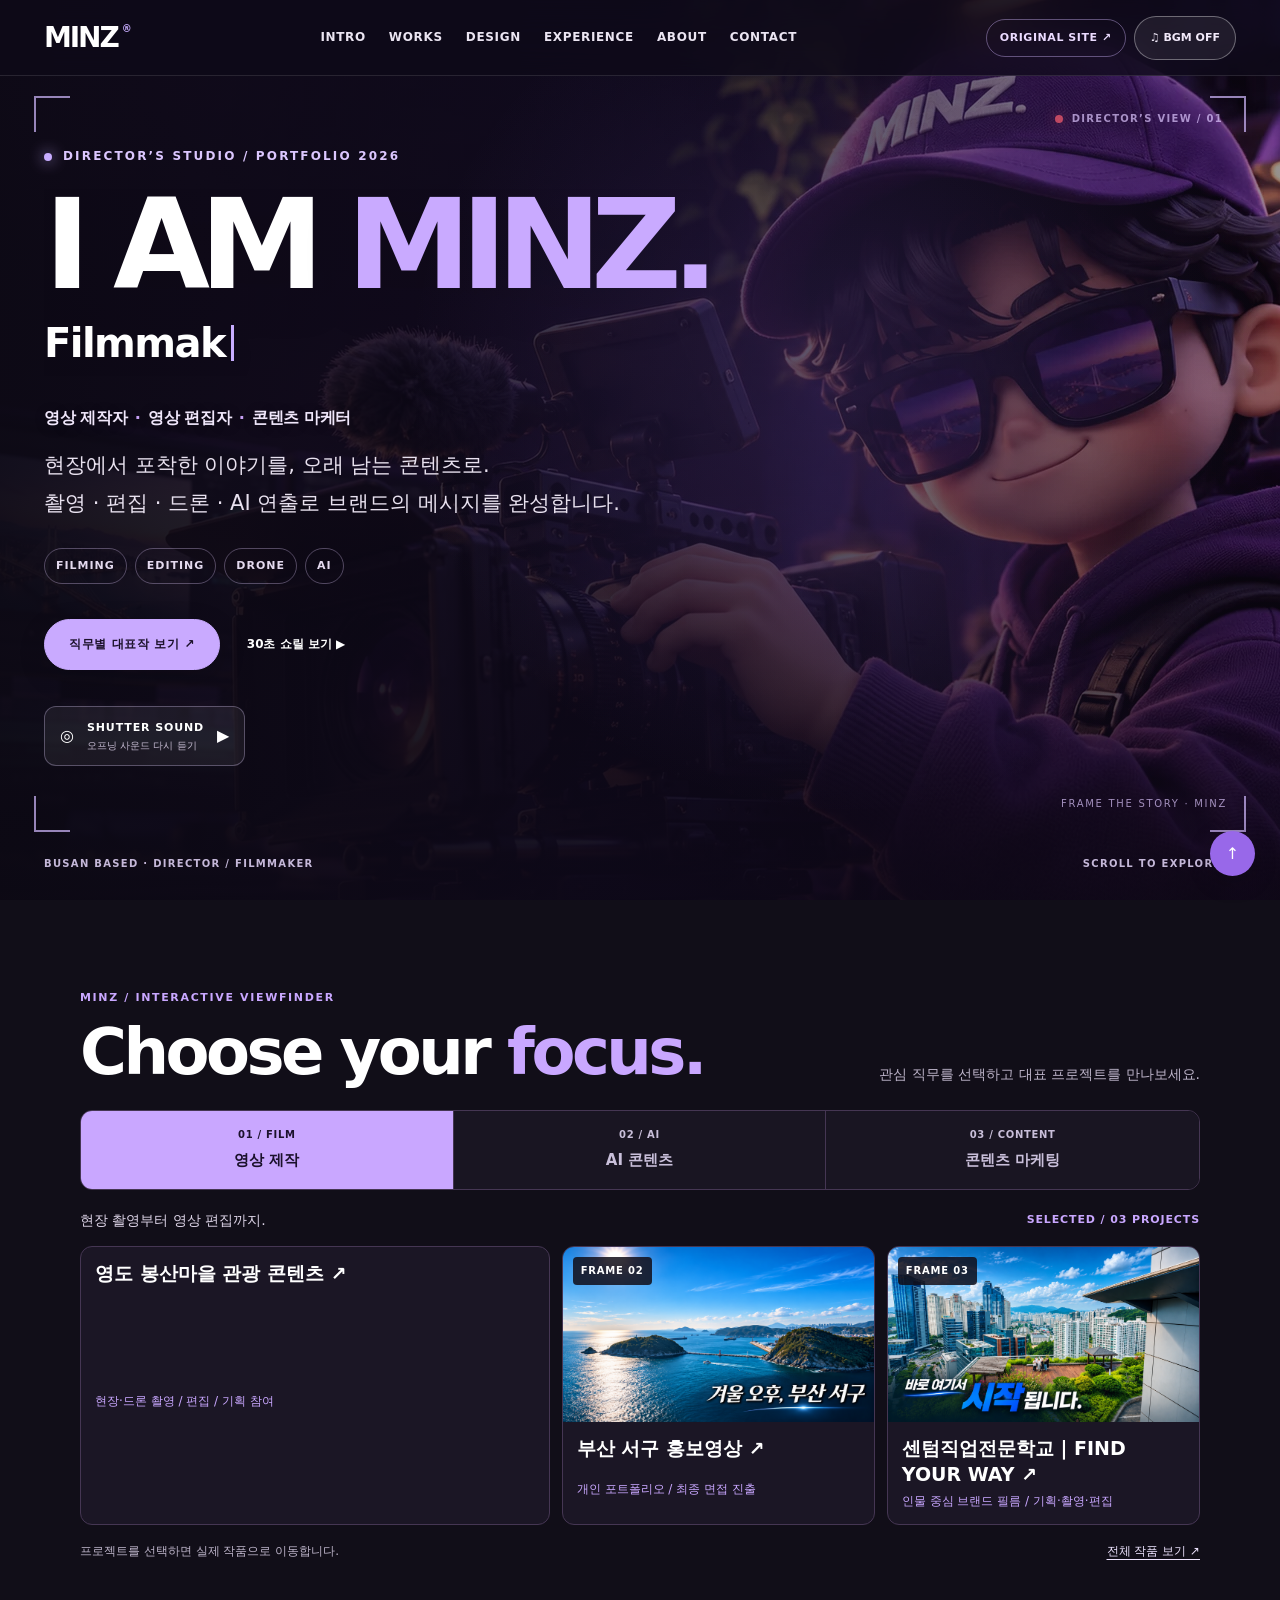
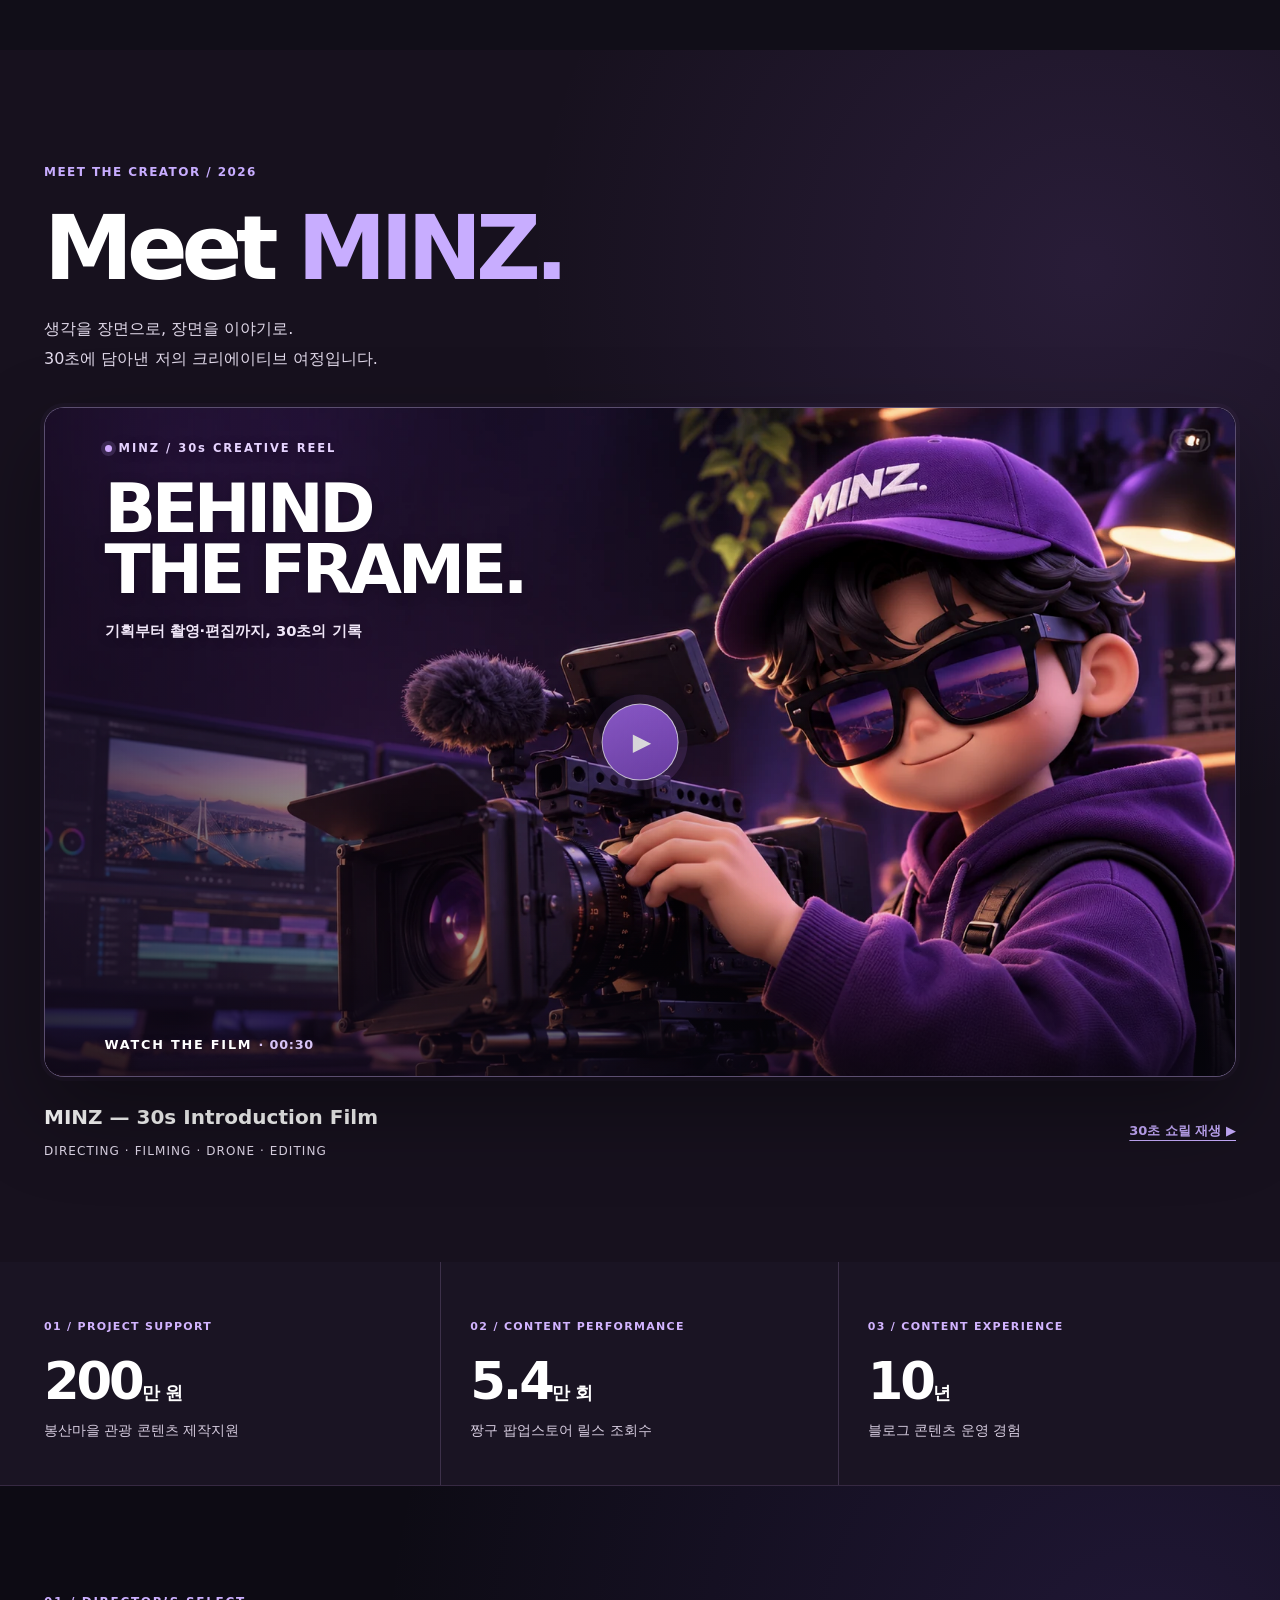
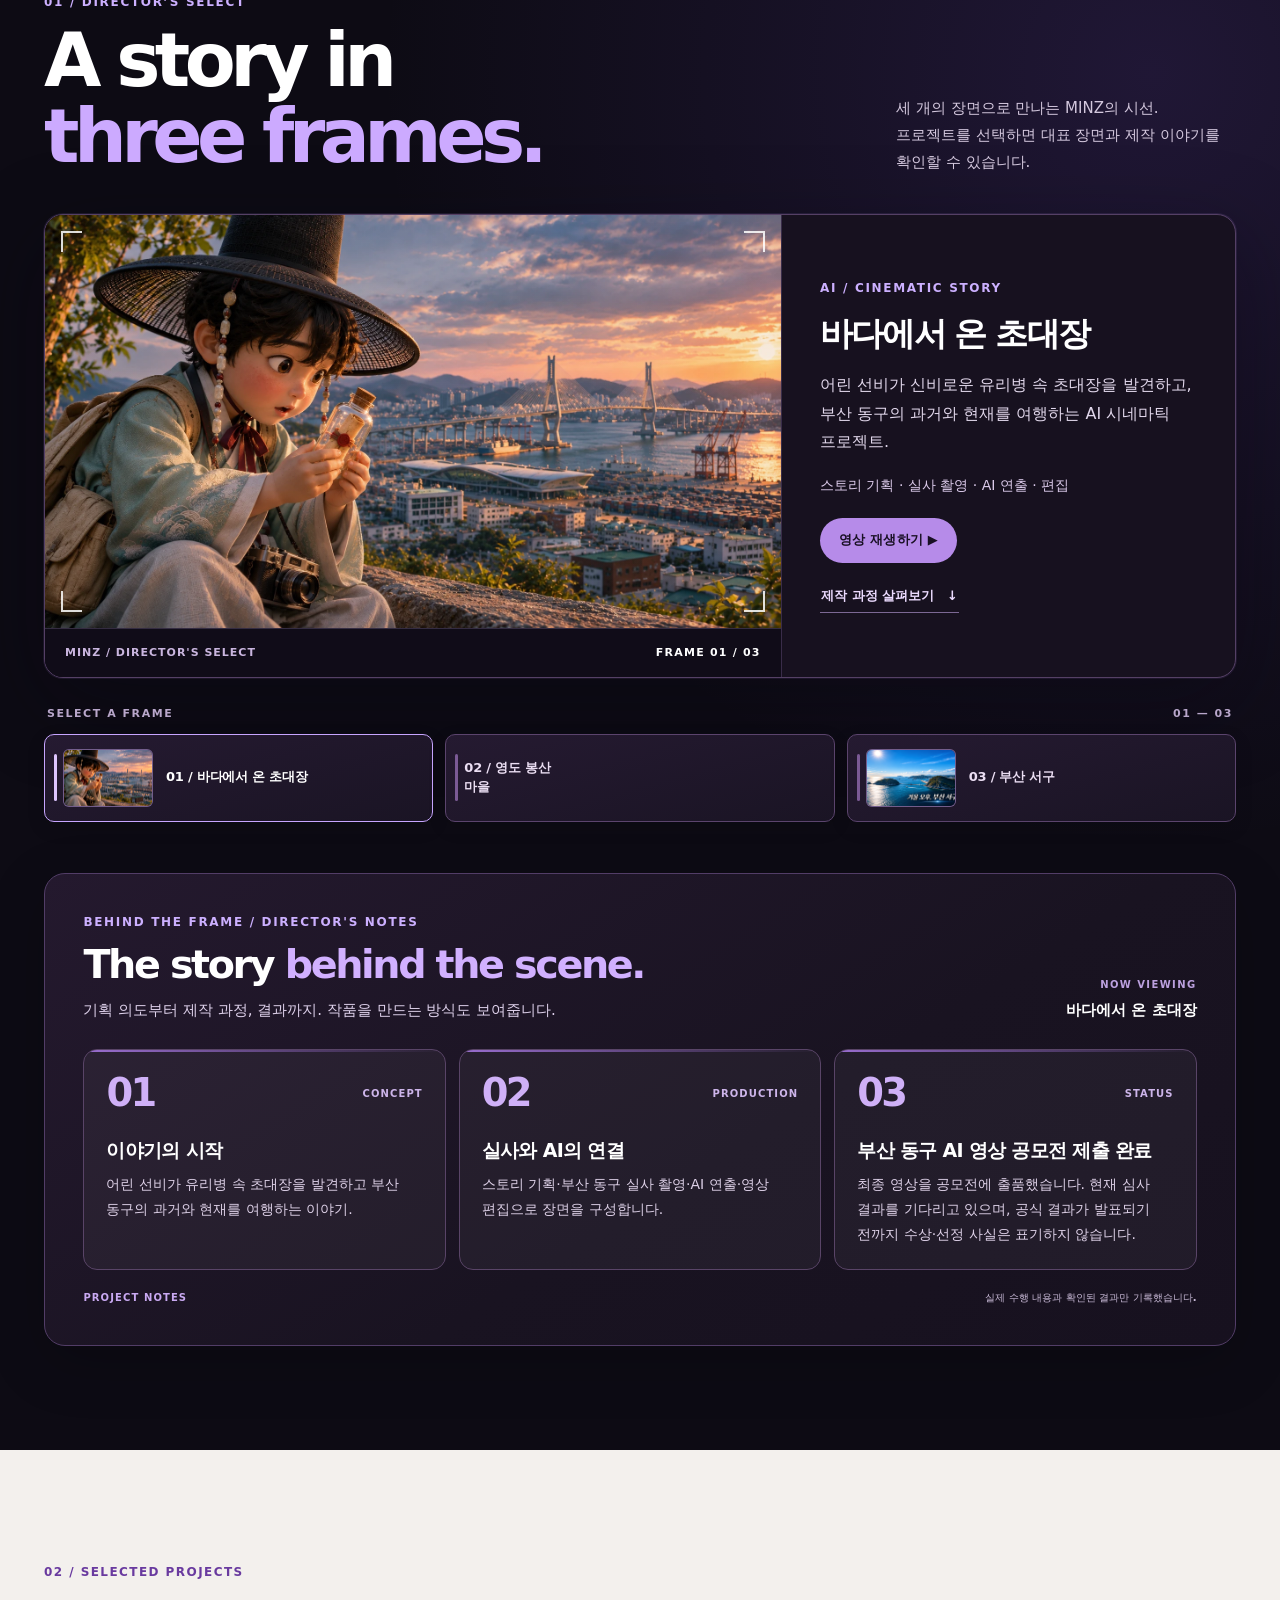
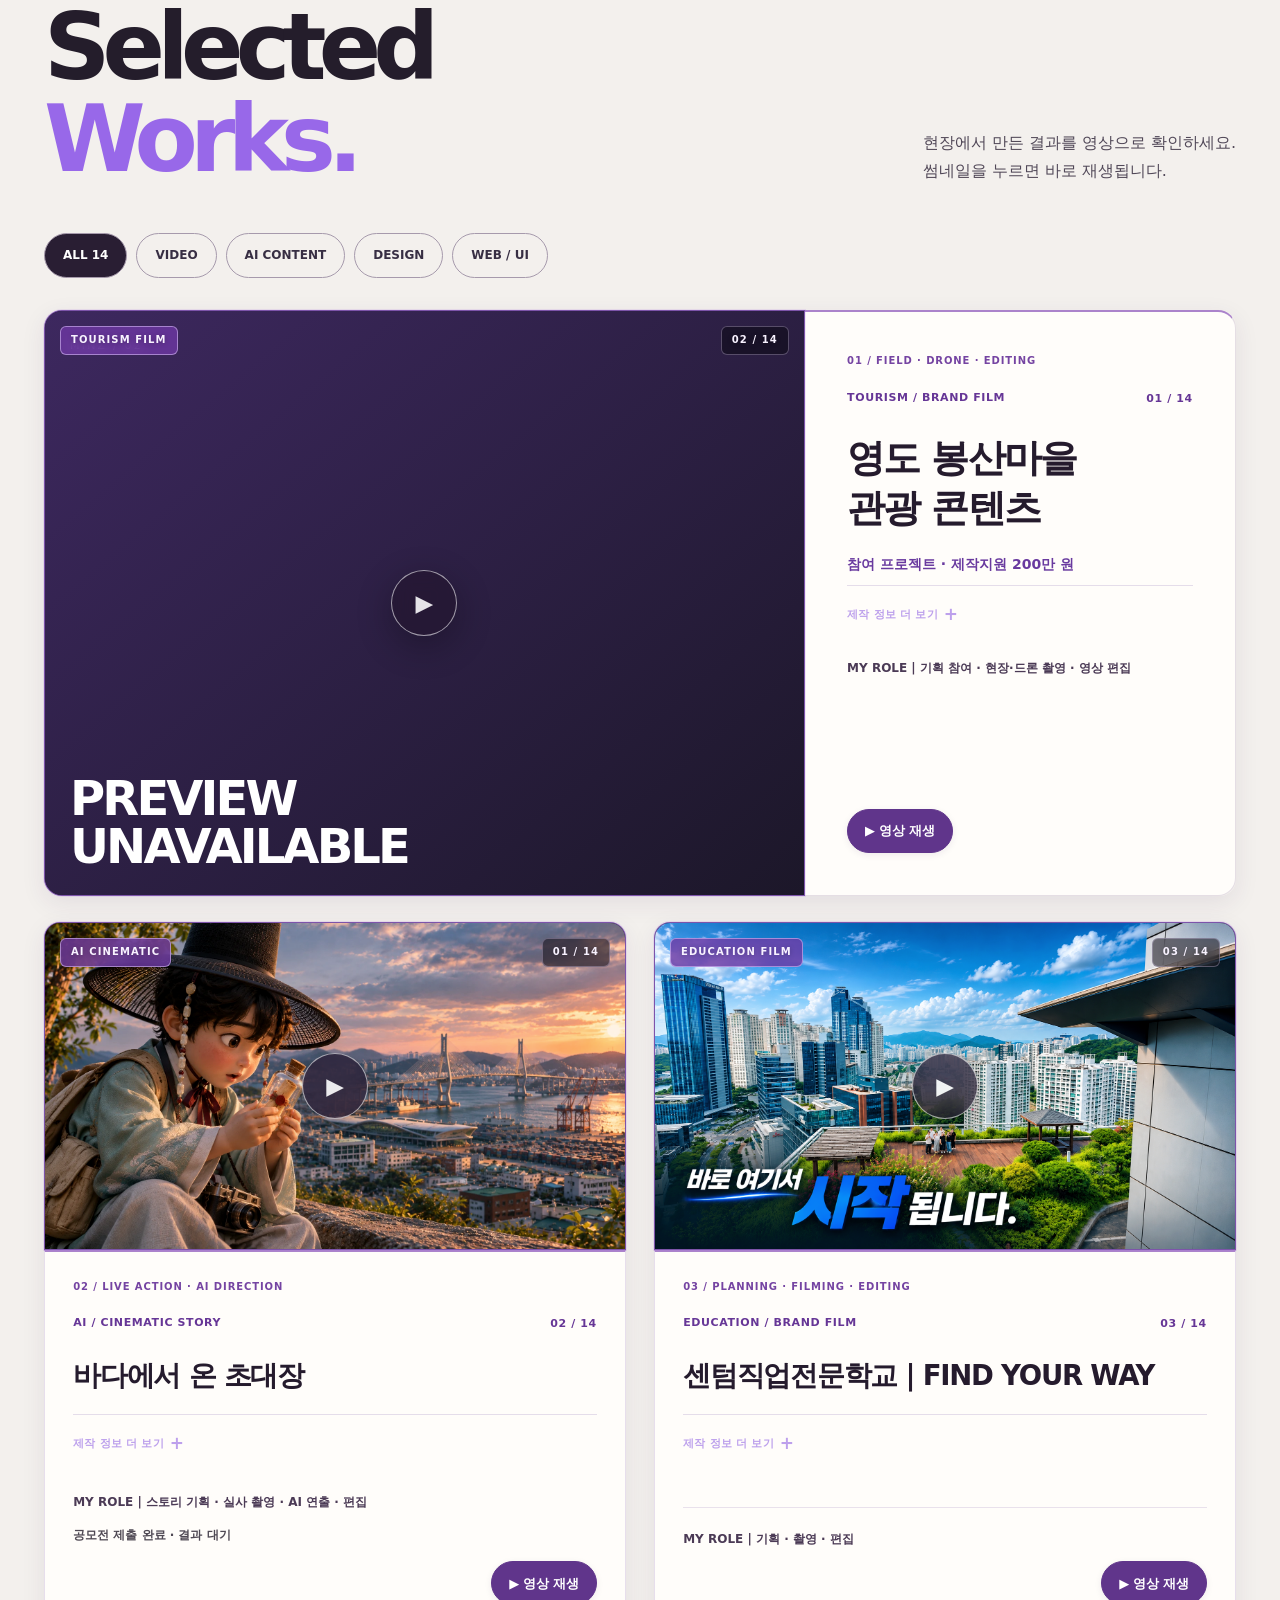
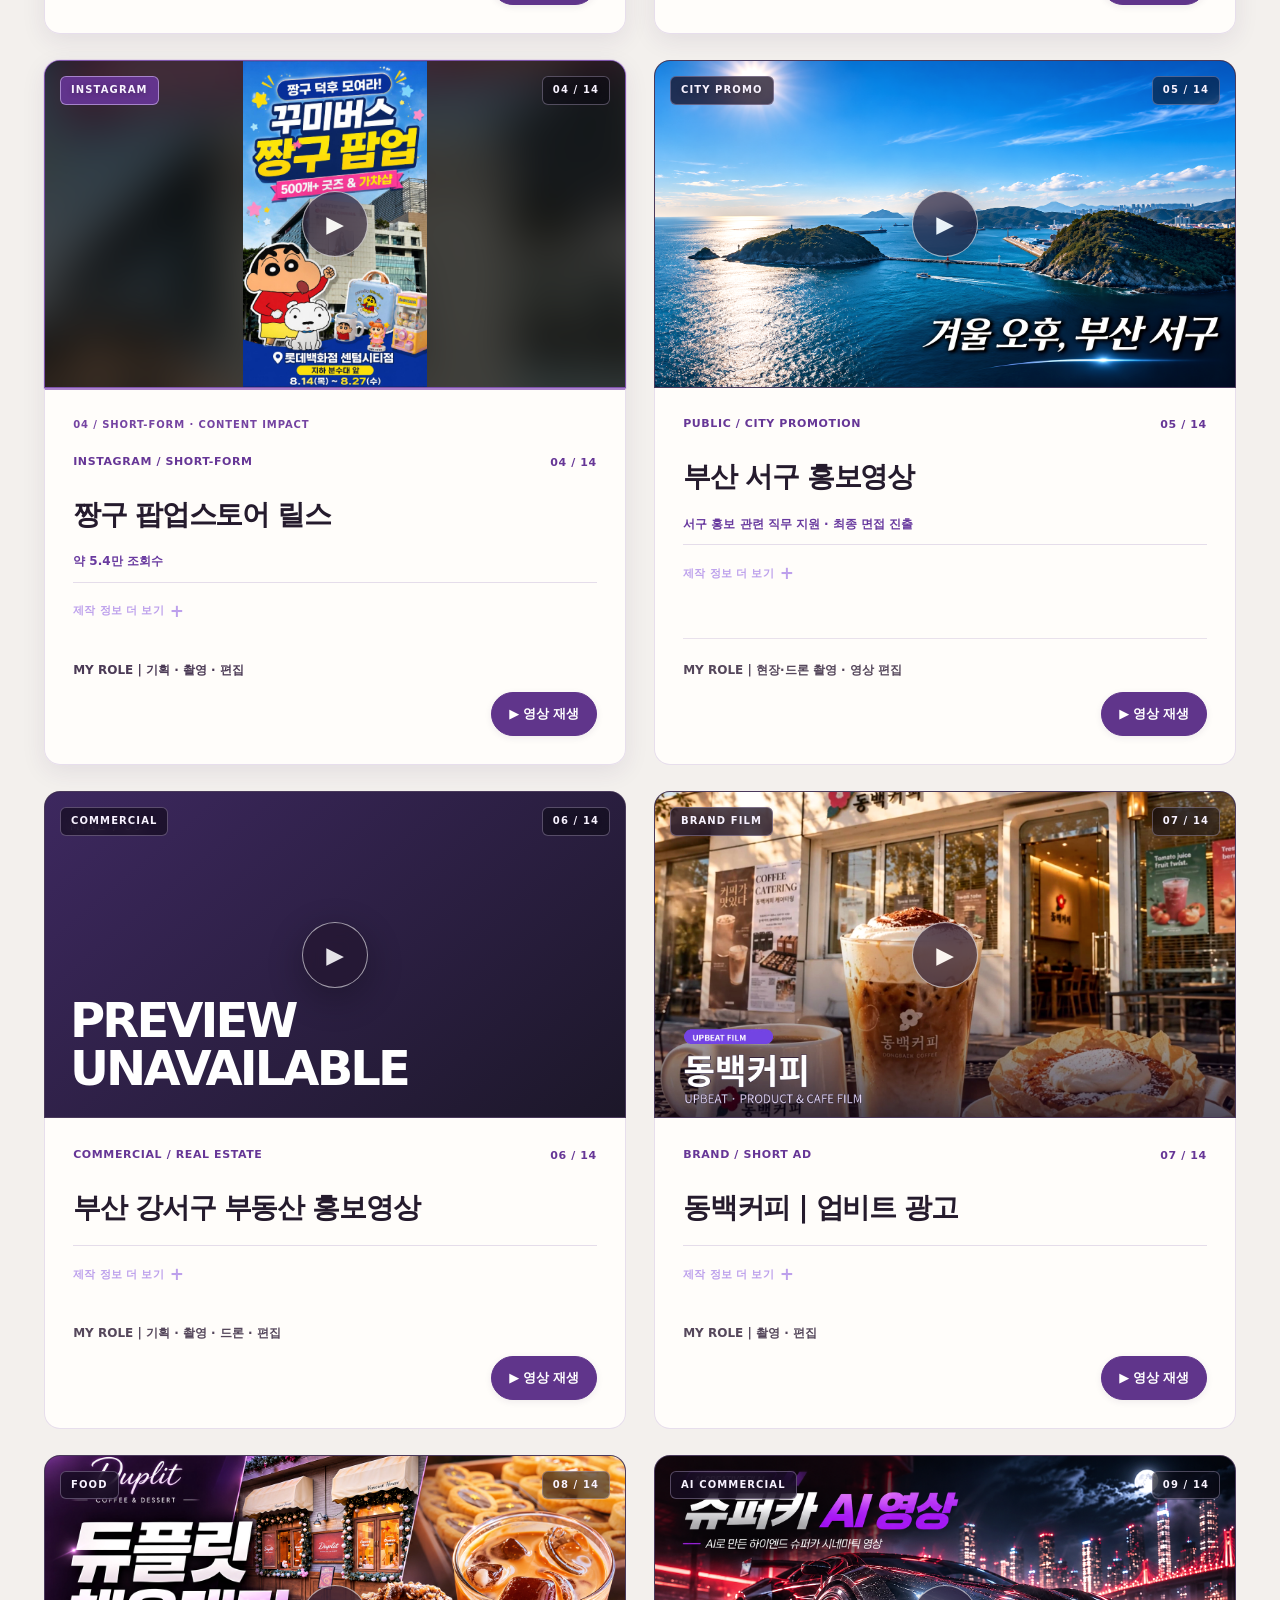
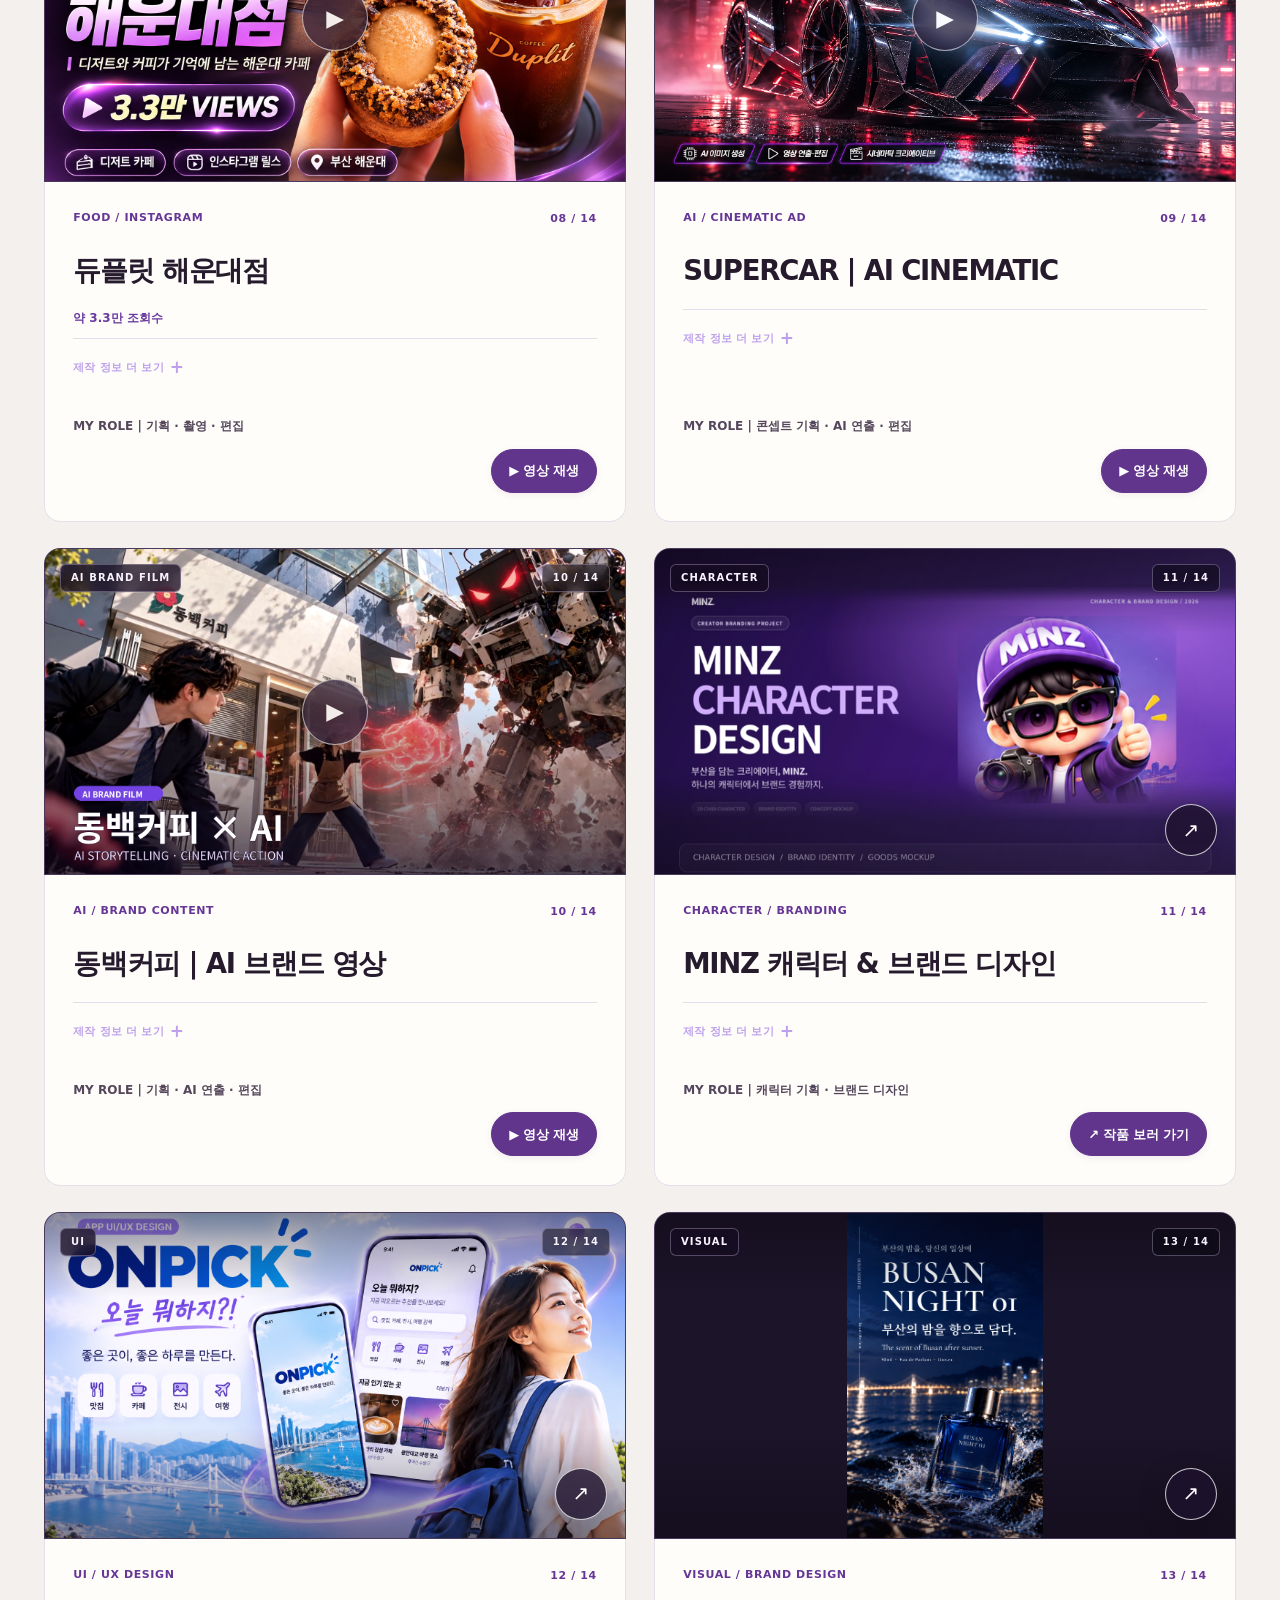
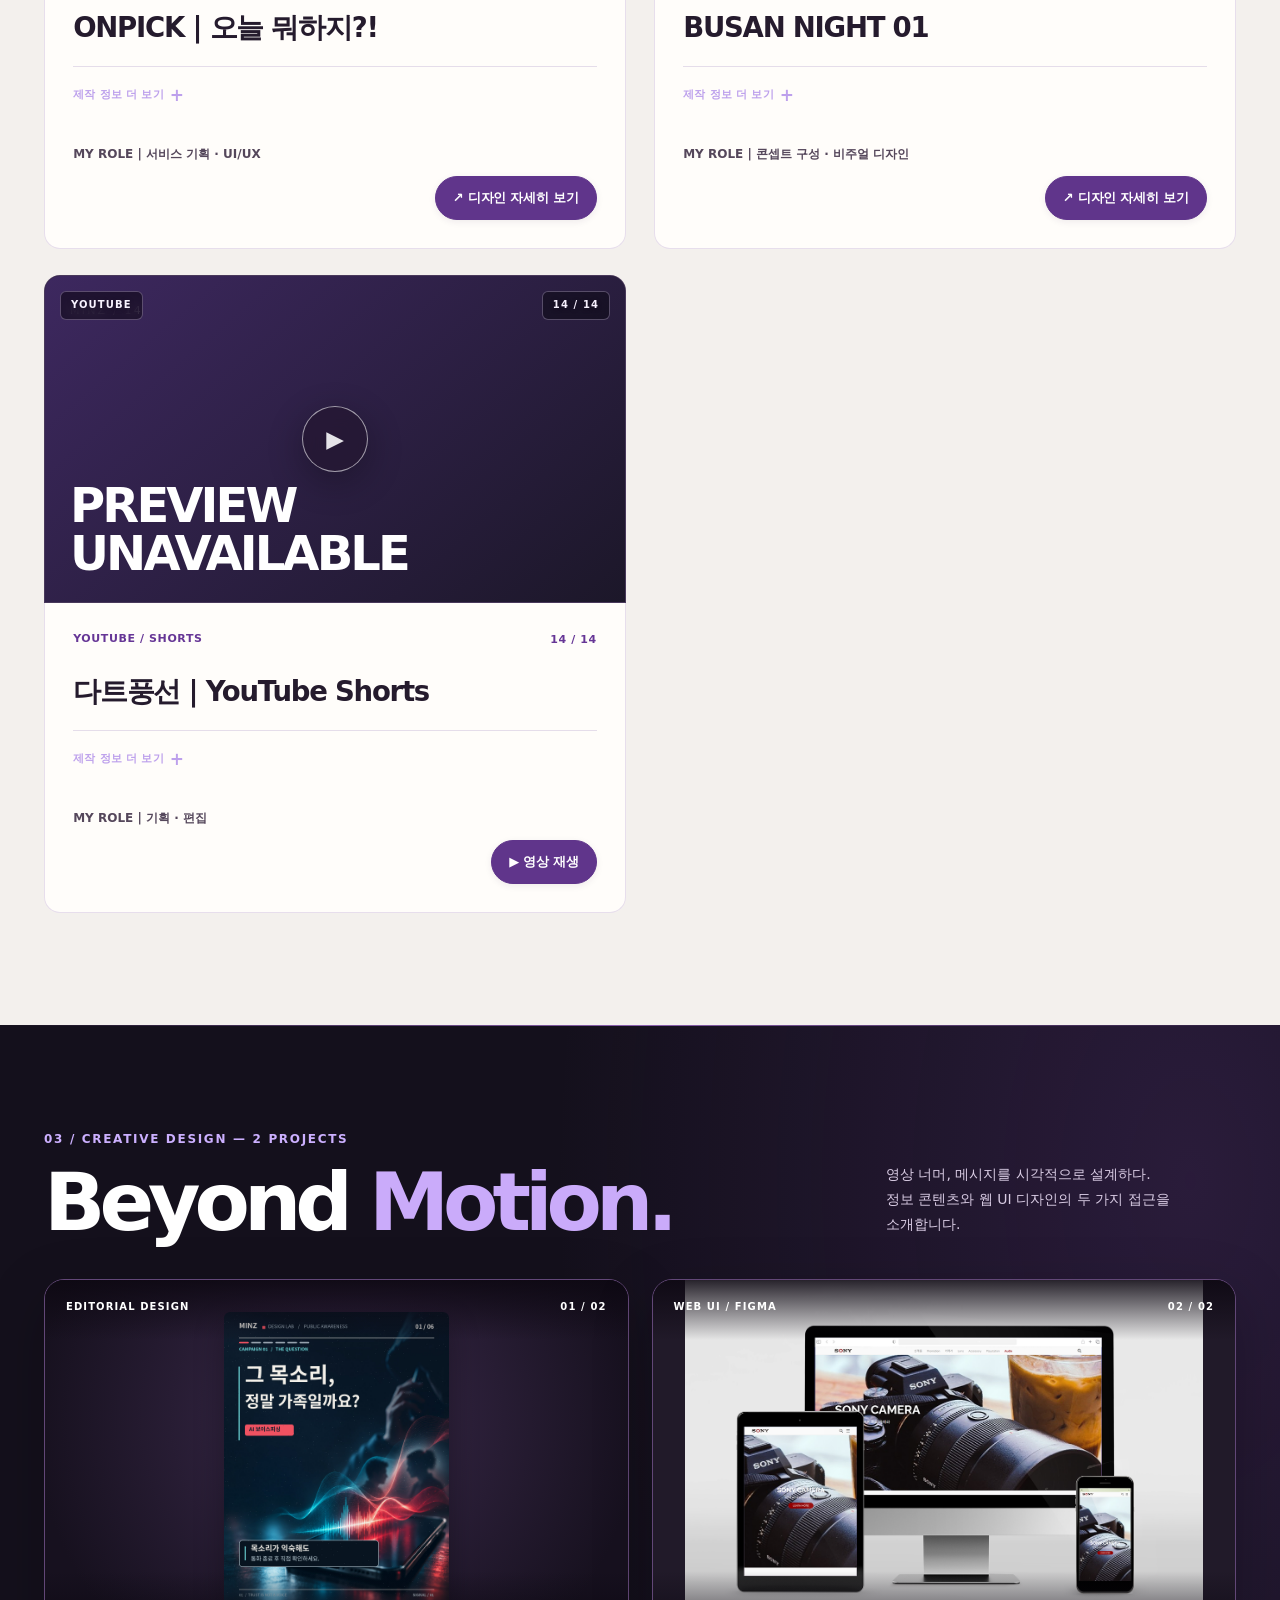
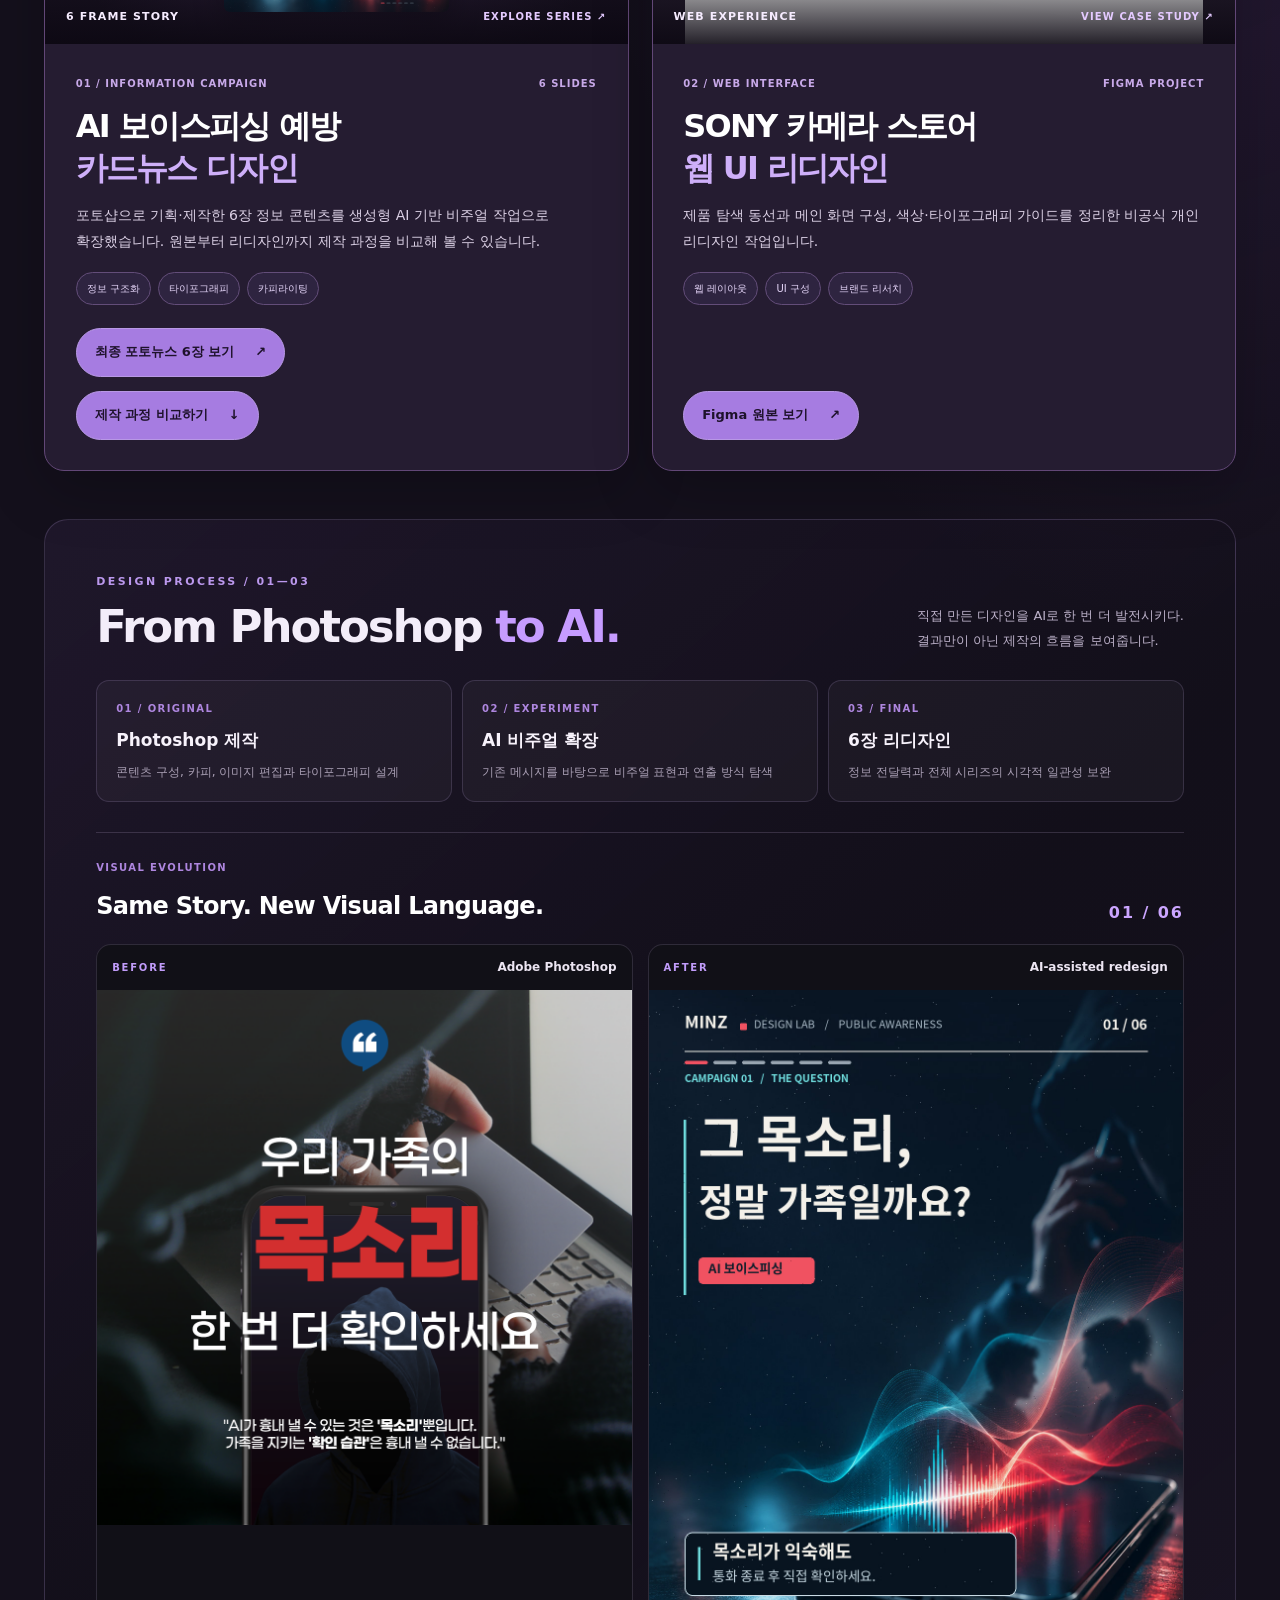
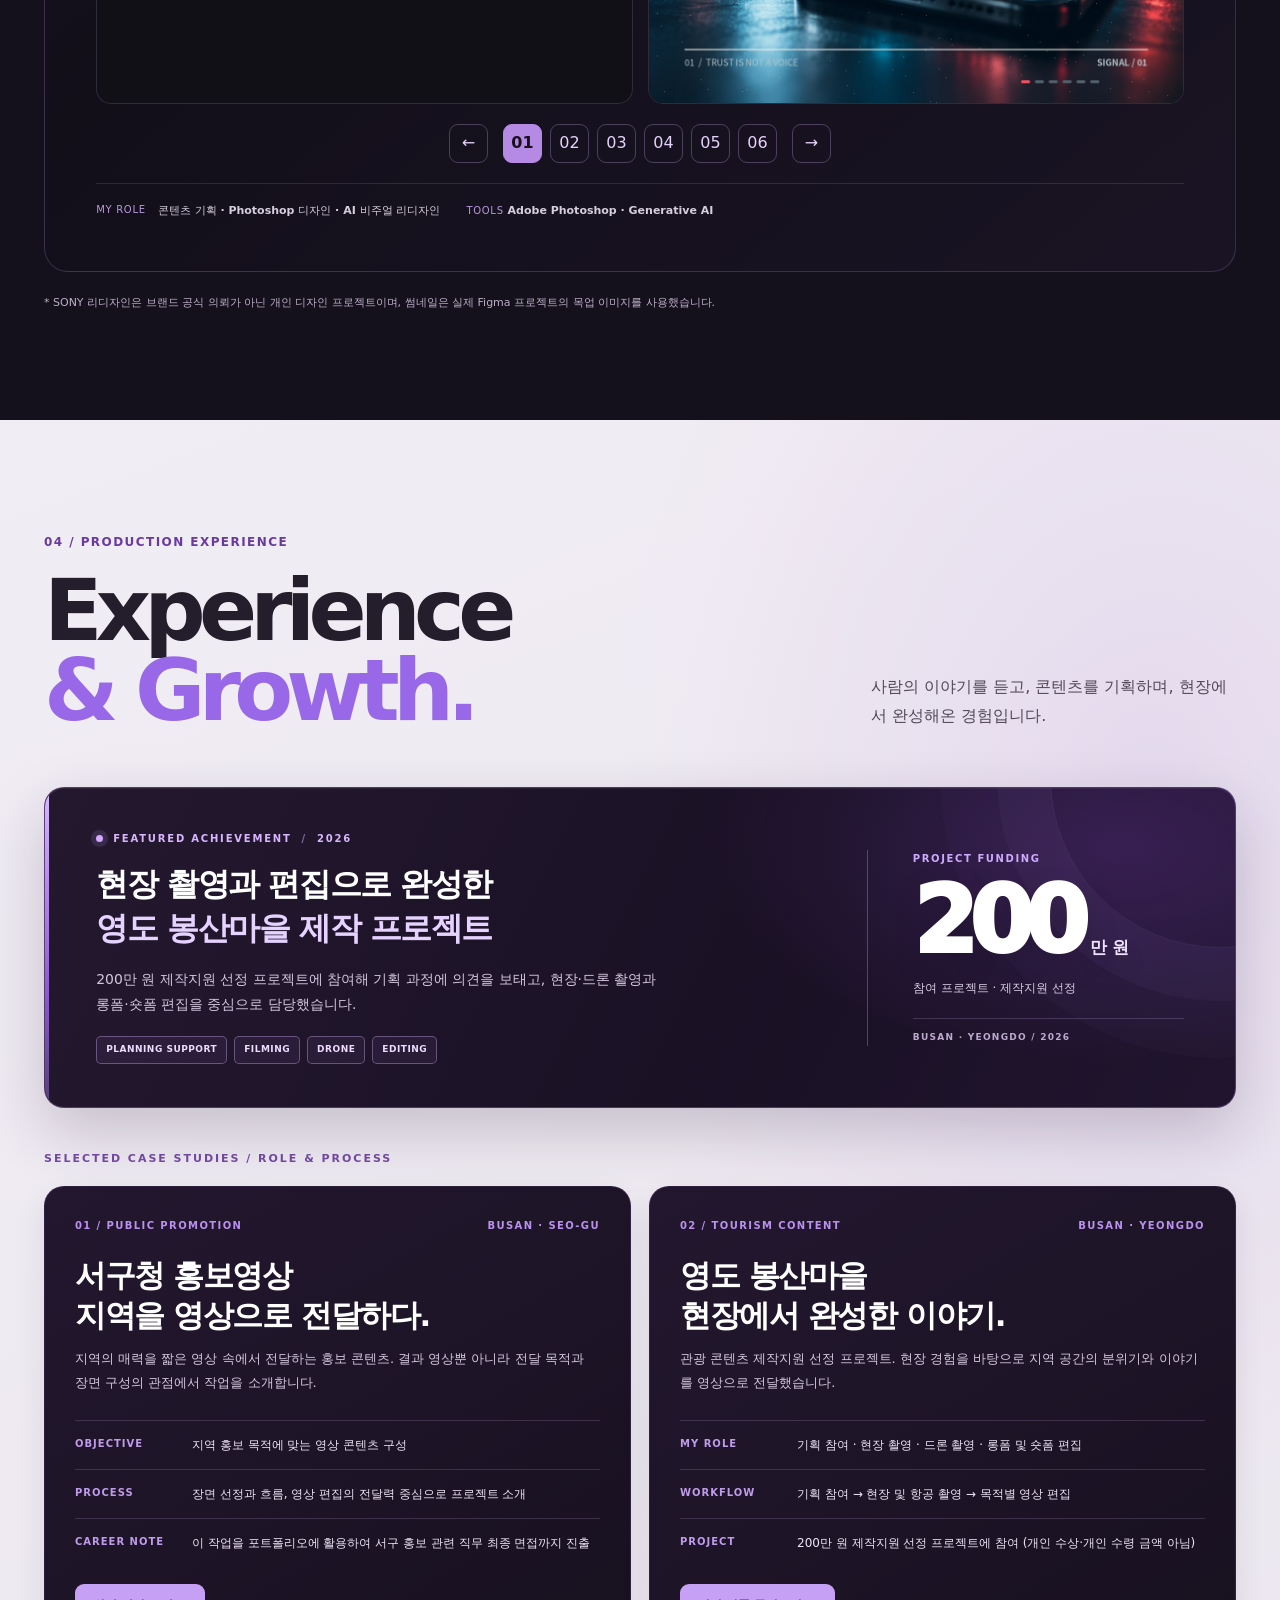
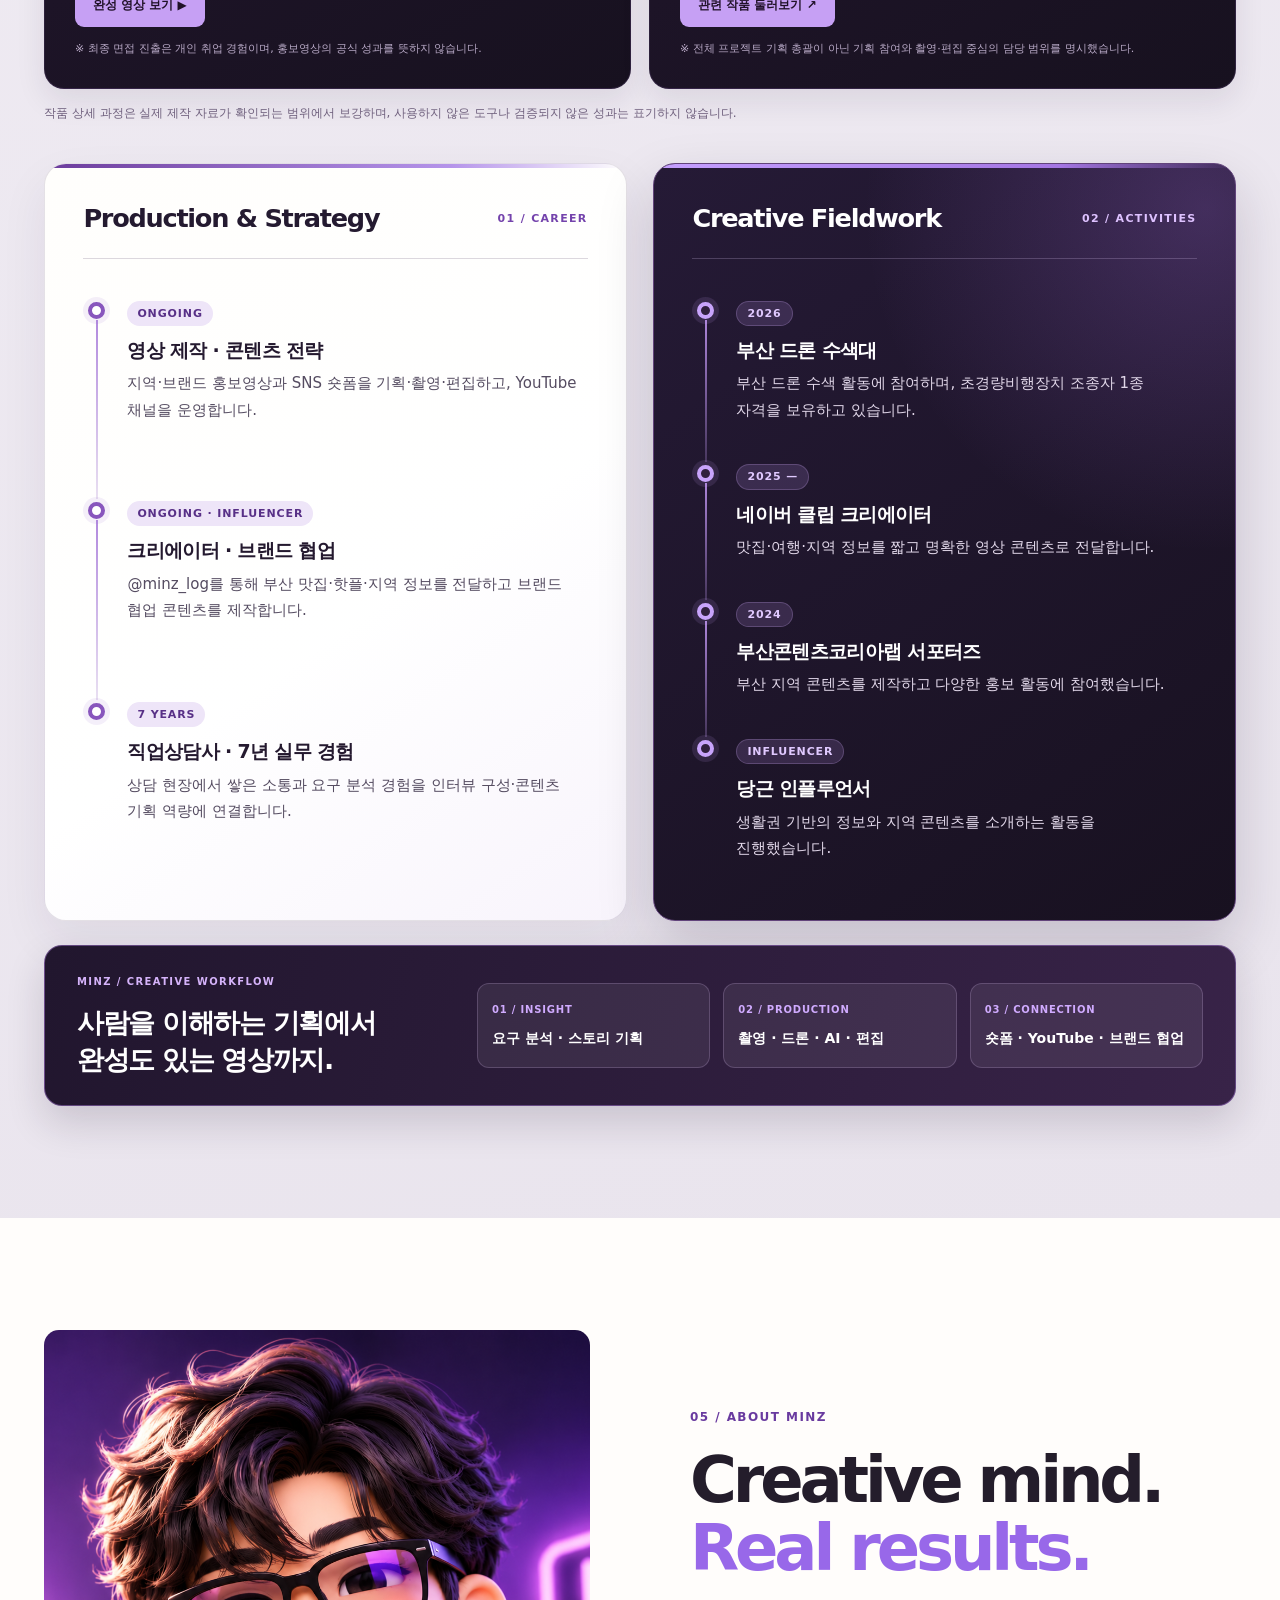
==== minz-directors-v7-focus.html @ e2c43dbd "up" ====
<!doctype html>
<!-- MINZ Director's Studio v5.4 · polished · 14 selected works -->
<html lang="ko">

<head>
  <meta charset="utf-8">
  <meta name="viewport" content="width=device-width,initial-scale=1">
  <!-- YouTube embeds need a valid origin/referrer for player configuration. -->
  <meta name="referrer" content="strict-origin-when-cross-origin">
  <meta name="theme-color" content="#15101f">
  <meta name="description" content="MINZ 영상 제작·촬영·편집 포트폴리오. 부산 지역 홍보영상, 드론 촬영, SNS 숏폼, AI 시네마틱, Figma 디자인 프로젝트.">
  <meta property="og:title" content="MINZ | Director’s Studio — Design Cut v5.4">
  <meta property="og:description" content="대표작 제작 과정과 실제 담당 역할, 영상·숏폼 성과 및 디자인 작업을 담은 MINZ의 포트폴리오.">
  <meta property="og:image" content="https://minzlog777.github.io/MINZ_Portfolio_001/assets/img/thumbnails/minz-showreel-studio-v5.webp">
  <title>MINZ | Director’s Studio — V7 Focus</title>
  <link rel="icon" href="assets/img/lastfavicon.png">
  <link rel="preconnect" href="https://cdn.jsdelivr.net">
  <link rel="stylesheet"
    href="https://cdn.jsdelivr.net/gh/orioncactus/pretendard/dist/web/variable/pretendardvariable.css">
  <link rel="stylesheet" href="assets/css/main.css?v=20261119-6">

  <link rel="preload" as="image" href="assets/img/thumbnails/donggu-studio-cinematic-v4.webp">
  <!-- Director Studio: one maintained CSS file -->
  <link rel="stylesheet" href="assets/css/directors-studio-v54.css?v=20261122-cleanheading">

<link rel="stylesheet" href="assets/css/minz-directors-custom.css?v=20261123-css" data-minz-custom-css="true">



<style id="minz-v7-mode-style">
#minz-viewfinder{background:#110e18;color:#f9f6fc;padding:clamp(42px,7vw,88px) 0;scroll-margin-top:90px}
#minz-viewfinder *{box-sizing:border-box} #minz-viewfinder .v7-wrap{width:min(1120px,calc(100% - 40px));margin:auto}
#minz-viewfinder .v7-top{display:flex;align-items:end;justify-content:space-between;gap:20px;flex-wrap:wrap;margin-bottom:24px}
#minz-viewfinder .v7-kicker{color:#c9a7ff;font-size:11px;letter-spacing:.15em;font-weight:750;margin:0 0 12px}
#minz-viewfinder h2{font-size:clamp(32px,5.2vw,64px);line-height:1.04;letter-spacing:-.055em;color:#fff;margin:0}#minz-viewfinder h2 em{color:#c9a7ff;font-style:normal}
#minz-viewfinder .v7-top p:last-child{color:#bdb4c9;font-size:14px;margin:0;line-height:1.6}
#minz-viewfinder .v7-tabs{display:grid;grid-template-columns:repeat(3,1fr);border:1px solid #453653;border-radius:12px;overflow:hidden;margin-bottom:18px}
#minz-viewfinder button{font:inherit;cursor:pointer}#minz-viewfinder .v7-tab{background:#191522;color:#c9bfda;border:0;border-right:1px solid #453653;padding:15px 10px;display:grid;gap:4px;text-align:center;min-height:66px}#minz-viewfinder .v7-tab:last-child{border:0}#minz-viewfinder .v7-tab[aria-pressed=true]{background:#c9a7ff;color:#1b112c}#minz-viewfinder .v7-tab strong{font-size:15px}#minz-viewfinder .v7-tab small{font-size:10px;letter-spacing:.07em;font-weight:700}
#minz-viewfinder .v7-summary{display:flex;align-items:center;justify-content:space-between;gap:12px;flex-wrap:wrap;margin:0 0 14px}#minz-viewfinder .v7-summary p{margin:0;color:#ddd4e7;font-size:14px}#minz-viewfinder .v7-summary span{font-size:11px;color:#c9a7ff;font-weight:700;letter-spacing:.08em}
#minz-viewfinder .v7-shots{display:grid;grid-template-columns:1.5fr 1fr 1fr;gap:12px}#minz-viewfinder .v7-shot{background:#1b1625;border:1px solid #453653;border-radius:12px;overflow:hidden;color:#fff;text-align:left;display:flex;flex-direction:column;padding:0;min-width:0;position:relative;transition:transform .2s,border-color .2s}
#minz-viewfinder .v7-shot:hover{border-color:#c9a7ff;transform:translateY(-3px)}#minz-viewfinder .v7-shot:focus-visible,#minz-viewfinder .v7-tab:focus-visible{outline:3px solid #fff;outline-offset:-4px}
#minz-viewfinder .v7-image{display:block;aspect-ratio:16/9;position:relative;background:linear-gradient(135deg,#37264f,#181320);overflow:hidden}#minz-viewfinder .v7-image img{width:100%;height:100%;object-fit:cover;display:block}#minz-viewfinder .v7-frame{position:absolute;left:10px;top:10px;color:white;background:#110e18d9;padding:5px 8px;border-radius:4px;font-size:10px;font-weight:700;letter-spacing:.08em}
#minz-viewfinder .v7-shotcopy{padding:14px;display:grid;gap:5px;flex:1}#minz-viewfinder .v7-shotcopy strong{font-size:clamp(14px,1.5vw,19px);line-height:1.35}#minz-viewfinder .v7-shotcopy small{font-size:12px;color:#c9a7ff;line-height:1.5}#minz-viewfinder .v7-foot{margin:16px 0 0;display:flex;justify-content:space-between;gap:12px;flex-wrap:wrap;font-size:12px;color:#bdb4c9}#minz-viewfinder .v7-foot a{color:#eee4ff;text-decoration:underline;text-underline-offset:4px}
#worksGrid .project.v7-target{outline:2px solid #a77de2;outline-offset:4px;scroll-margin-top:105px}
#worksGrid .v7-motion-preview{position:absolute;inset:0;width:100%;height:100%;object-fit:contain;background:#0d0a12;z-index:2;pointer-events:none;opacity:0;transition:opacity .18s}#worksGrid .v7-motion-preview.v7-playing{opacity:1}
#worksGrid .v7-preview-label{position:absolute;bottom:8px;left:8px;z-index:3;background:#110e18e8;color:white;padding:4px 7px;font-size:10px;letter-spacing:.06em;border-radius:4px;pointer-events:none}
@media(max-width:660px){#minz-viewfinder .v7-shots{grid-template-columns:1fr}#minz-viewfinder .v7-shot{display:grid;grid-template-columns:42% 1fr;align-items:center}#minz-viewfinder .v7-image{width:100%;height:100%;min-height:100px}#minz-viewfinder .v7-shotcopy{padding:12px}#minz-viewfinder .v7-tabs{margin-bottom:14px}#minz-viewfinder .v7-tab strong{font-size:13px}#minz-viewfinder .v7-tab small{font-size:9px}}
@media(prefers-reduced-motion:reduce){#minz-viewfinder .v7-shot,#worksGrid .v7-motion-preview{transition:none}#minz-viewfinder .v7-shot:hover{transform:none}}
</style>
<style>
.v7-project-status{display:block;font-size:12px;font-weight:650;color:inherit;opacity:.8;margin:2px 0 5px;line-height:1.5}
</style>
<style id="minz-showreel-modal-fix">
#minzYoutubeDialog:not([open]){display:none}
#minzYoutubeDialog[open]{max-width:calc(100vw - 28px);max-height:calc(100dvh - 28px);overflow:auto;box-sizing:border-box;}
#minzYTStage iframe{display:block;width:100%;height:100%;min-height:200px;aspect-ratio:16/9;border:0;}
#minzYTStage video {display:block;width:100%;height:100%;max-height:72vh;object-fit:contain;background:#0b0910;}
#minzYTStage video[hidden],#minzYTStage .minz-showreel-local-note[hidden]{display:none!important;}
#minzYTStage .minz-showreel-local-note{box-sizing:border-box;display:grid;place-content:center;min-height:220px;height:100%;padding:clamp(20px,5vw,64px);color:#f0e8ff;background:#171020;line-height:1.7;white-space:normal;text-align:center;}
</style>
</head>

<body class="studio-page">
  <a class="studio-skip-link" href="#works">선택한 작품으로 바로 이동</a>
  <header class="header" id="header">
    <div class="container nav-layout">
      <a href="#home" class="logo" aria-label="MINZ 홈">MINZ<span>®</span></a>
      <nav class="nav" id="nav" aria-label="주 메뉴">
        <a href="#minz-intro">INTRO</a><a href="#works">WORKS</a><a class="studio-design-nav" href="#design-works">DESIGN</a><a href="#experience">EXPERIENCE</a><a
          href="#about">ABOUT</a><a href="#contact">CONTACT</a>
      </nav>
      <div class="header-actions">
        <a class="studio-back-link" href="index.html" aria-label="기존 포트폴리오로 돌아가기">ORIGINAL SITE ↗</a>
        <button class="bgm-btn" id="bgmBtn" type="button" aria-pressed="false">♫ BGM OFF</button>
        <button class="menu-btn" id="menuBtn" aria-controls="nav" aria-expanded="false" aria-label="메뉴 열기"
          type="button">☰</button>
      </div>
    </div>
  </header>
  <audio id="siteBgm" src="assets/audio/focus-click.mp3" loop preload="none"></audio>
  <div id="toast" class="toast" role="status" aria-live="polite"></div>
  <main>
    <section id="home" class="hero">
      <video class="hero-video" id="heroVideo" autoplay muted loop playsinline preload="metadata" aria-hidden="true" poster="assets/img/thumbnails/minz-showreel-studio-v5.webp">
        <source src="assets/img/MINZ_hero_shutter.mp4" type="video/mp4">
      </video>
      <div class="hero-overlay" aria-hidden="true"></div>
      <div class="studio-camera-hud" aria-hidden="true">
        <span class="studio-hud-tl"></span><span class="studio-hud-tr"></span>
        <span class="studio-hud-bl"></span><span class="studio-hud-br"></span>
        <span class="studio-hud-rec"><i></i> DIRECTOR’S VIEW / 01</span>
        <span class="studio-hud-side">FRAME THE STORY · MINZ</span>
      </div>
      <div class="container hero-layout">
        <div class="hero-content">
          <p class="hero-kicker"><span class="signal-dot"></span> DIRECTOR’S STUDIO / PORTFOLIO 2026</p>
          <h1 class="hero-title">I AM <em>MINZ.</em><span class="typing-line"><span id="typingText">Creator.</span><span
                class="cursor" aria-hidden="true"></span></span></h1>
          <p class="hero-jobline">영상 제작자 <span>·</span> 영상 편집자 <span>·</span> 콘텐츠 마케터</p>
          <p class="hero-description">현장에서 포착한 이야기를, 오래 남는 콘텐츠로.<br>촬영 · 편집 · 드론 · AI 연출로 브랜드의 메시지를 완성합니다.</p>
          <div class="hero-services">
            <span>FILMING</span><span>EDITING</span><span>DRONE</span><span>AI</span>
          </div>
          <div class="hero-actions"><a class="button button-white" href="#minz-viewfinder">직무별 대표작 보기 ↗</a><a class="hero-link"
              href="#minz-intro" data-showreel>30초 쇼릴 보기 ▶</a></div>
          <button type="button" id="shutterListenBtn" class="shutter-control"><span
              aria-hidden="true">◎</span><span><strong>SHUTTER SOUND</strong><small>오프닝 사운드 다시 듣기</small></span><span
              aria-hidden="true">▶</span></button>
        </div>
      </div>
      <div class="container hero-footer"><span>BUSAN BASED · DIRECTOR / FILMMAKER</span><a href="#minz-intro">SCROLL TO
          EXPLORE ↓</a></div>
    </section>

<section id="minz-viewfinder" aria-labelledby="v7-mode-title">
  <div class="v7-wrap">
    <div class="v7-top"><div><p class="v7-kicker">MINZ / INTERACTIVE VIEWFINDER</p><h2 id="v7-mode-title">Choose your <em>focus.</em></h2></div><p>관심 직무를 선택하고 대표 프로젝트를 만나보세요.</p></div>
    <div class="v7-tabs" role="group" aria-label="관심 직무 선택">
      <button type="button" class="v7-tab" data-mode="film" aria-pressed="true"><small>01 / FILM</small><strong>영상 제작</strong></button>
      <button type="button" class="v7-tab" data-mode="ai" aria-pressed="false"><small>02 / AI</small><strong>AI 콘텐츠</strong></button>
      <button type="button" class="v7-tab" data-mode="marketing" aria-pressed="false"><small>03 / CONTENT</small><strong>콘텐츠 마케팅</strong></button>
    </div>
    <div class="v7-summary" aria-live="polite"><p id="v7-mode-description">현장 촬영부터 영상 편집까지.</p><span>SELECTED / 03 PROJECTS</span></div>
    <div class="v7-shots" id="v7-mode-shots"></div>
    <div class="v7-foot"><span>프로젝트를 선택하면 실제 작품으로 이동합니다.</span><a href="#works" id="v7-all-works">전체 작품 보기 ↗</a></div>
  </div>
</section>

    <section id="minz-intro" class="minz-intro" aria-labelledby="introTitle">
      <div class="container">
        <div class="intro-head reveal">
          <p class="kicker">MEET THE CREATOR / 2026</p>
          <h2 id="introTitle">Meet <em>MINZ.</em></h2>
          <p>생각을 장면으로, 장면을 이야기로.<br>30초에 담아낸 저의 크리에이티브 여정입니다.</p>
        </div>
        <div class="intro-player reveal" id="introPlayer">
          <button type="button" id="introPlay" data-showreel class="intro-cover" aria-label="MINZ 30초 자기소개 영상 재생">
            <img src="assets/img/thumbnails/minz-showreel-studio-v5.webp"
              data-fallback="https://img.youtube.com/vi/jJtmsYwahRo/maxresdefault.jpg"
              alt="보라색 MINZ 모자를 쓴 캐릭터가 시네마 카메라를 다루는 편집 스튜디오 장면"
              width="1600" height="900" loading="lazy">
            <span class="studio-intro-copy" aria-hidden="true">
              <span class="studio-intro-eyebrow">MINZ / 30s CREATIVE REEL</span>
              <strong class="studio-intro-headline">BEHIND<br>THE FRAME.</strong>
              <span class="studio-intro-sub">기획부터 촬영·편집까지, 30초의 기록</span>
            </span>
            <span class="intro-play" aria-hidden="true">▶</span>
            <span class="intro-watch" aria-hidden="true">WATCH THE FILM <span>· 00:30</span></span>
          </button>
          <button type="button" id="introClose" class="intro-close" hidden>✕ 닫기</button>
        </div>
        <div class="intro-bottom">
          <div><strong>MINZ — 30s Introduction Film</strong>
            <p>DIRECTING · FILMING · DRONE · EDITING</p>
          </div><a href="https://youtu.be/jJtmsYwahRo" data-showreel>30초 쇼릴 재생 ▶</a>
        </div>
      </div>
    </section>

    <section class="proof-section" aria-label="주요 성과">
      <div class="container proof-grid">
        <div class="proof-item"><small>01 / PROJECT SUPPORT</small><strong>200<span>만 원</span></strong>
          <p>봉산마을 관광 콘텐츠 제작지원</p>
        </div>
        <div class="proof-item"><small>02 / CONTENT PERFORMANCE</small><strong>5.4<span>만 회</span></strong>
          <p>짱구 팝업스토어 릴스 조회수</p>
        </div>
        <div class="proof-item"><small>03 / CONTENT EXPERIENCE</small><strong>10<span>년</span></strong>
          <p>블로그 콘텐츠 운영 경험</p>
        </div>
      </div>
    </section>

    <!-- Experimental layout: this section exists only in directors-studio.html -->
    <section id="studio-reel" class="studio-reel" aria-labelledby="studioReelTitle">
      <div class="container">
        <div class="studio-reel-head reveal">
          <div>
            <p class="studio-mini-label">01 / DIRECTOR’S SELECT</p>
            <h2 id="studioReelTitle">A story in <em>three frames.</em></h2>
          </div>
          <p>세 개의 장면으로 만나는 MINZ의 시선.<br>프로젝트를 선택하면 대표 장면과 제작 이야기를 확인할 수 있습니다.</p>
        </div>
        <div class="studio-stage" id="studioStage" aria-live="polite">
          <div class="studio-stage-media">
            <div class="studio-stage-photo">
              <div class="studio-stage-placeholder" aria-hidden="true">PREVIEW UNAVAILABLE</div>
              <img id="studioStageImage" src="assets/img/thumbnails/donggu-studio-cinematic-v4.webp" alt="어린 선비가 북항을 바라보며 유리병 속 말린 초대장을 발견하는 AI 연출 이미지" loading="lazy">
              <div class="studio-stage-focus" aria-hidden="true"><i></i><i></i><i></i><i></i></div>
            </div>
            <div class="studio-stage-caption" aria-label="선택된 대표작 프레임">
              <span class="studio-stage-caption-name">MINZ / DIRECTOR'S SELECT</span>
              <span class="studio-stage-index" id="studioStageIndex">FRAME 01 / 03</span>
            </div>
          </div>
          <div class="studio-stage-info">
            <p class="studio-mini-label" id="studioStageType">AI / CINEMATIC STORY</p>
            <h3 id="studioStageTitle">바다에서 온 초대장</h3>
            <p class="studio-stage-desc" id="studioStageDesc">어린 선비의 시선으로 부산 동구를 여행하는 AI 시네마틱 스토리.</p>
            <p class="studio-stage-role" id="studioStageRole">기획 · 촬영 · AI 연출 · 편집</p>
            <button type="button" class="studio-stage-action" id="studioStageAction" disabled>공모전 제출 완료</button>
            <a class="studio-notes-jump" href="#studio-director-notes">제작 과정 살펴보기 <span aria-hidden="true">↓</span></a>
          </div>
        </div>
        <div class="studio-filmstrip-wrap">
          <div class="studio-filmstrip-top"><span>SELECT A FRAME</span><span>01 — 03</span></div>
          <div class="studio-filmstrip" id="studioFilmstrip" role="group" aria-label="대표 작품 선택">
            <button type="button" class="studio-filmstrip-item is-active" data-reel-index="0" aria-pressed="true">01 / 바다에서 온 초대장</button>
            <button type="button" class="studio-filmstrip-item" data-reel-index="1" aria-pressed="false">02 / 영도 봉산마을</button>
            <button type="button" class="studio-filmstrip-item" data-reel-index="2" aria-pressed="false">03 / 부산 서구</button>
          </div>
        </div>
        <!-- v5.3: three steps are production notes, not fabricated behind-the-scenes photos. -->
        <section class="studio-director-notes reveal" id="studio-director-notes" aria-labelledby="studioNotesTitle">
          <div class="studio-notes-heading">
            <div>
              <p class="studio-mini-label">BEHIND THE FRAME / DIRECTOR'S NOTES</p>
              <h3 id="studioNotesTitle">The story <em>behind the scene.</em></h3>
              <p class="studio-notes-lead">기획 의도부터 제작 과정, 결과까지. 작품을 만드는 방식도 보여줍니다.</p>
            </div>
            <div class="studio-note-current"><span>NOW VIEWING</span><strong id="studioNoteSelected">바다에서 온 초대장</strong></div>
          </div>
          <div class="studio-notes-grid" id="studioNotesGrid">
            <article class="studio-note-card"><div class="studio-note-card-head"><span>01</span><small>CONCEPT</small></div><h4 id="studioNoteTitle0">이야기의 시작</h4><p id="studioNoteText0">어린 선비가 유리병 속 초대장을 따라 부산 동구의 시간을 여행하는 이야기.</p></article>
            <article class="studio-note-card"><div class="studio-note-card-head"><span>02</span><small>PRODUCTION</small></div><h4 id="studioNoteTitle1">장면을 만드는 과정</h4><p id="studioNoteText1">기획·실사 촬영·AI 연출·편집을 연결하는 제작 과정.</p></article>
            <article class="studio-note-card"><div class="studio-note-card-head"><span>03</span><small>STATUS</small></div><h4 id="studioNoteTitle2">현재 진행 상태</h4><p id="studioNoteText2">부산 동구 AI 영상 공모전 출품 완료 · 심사 결과 대기 중.</p></article>
          </div>
          <p class="studio-notes-foot">PROJECT NOTES <span>실제 수행 내용과 확인된 결과만 기록했습니다.</span></p>
        </section>
      </div>
    </section>

    <section id="works" class="section works-section">
      <div class="container">
        <div class="section-heading reveal">
          <div>
            <p class="kicker">02 / SELECTED PROJECTS</p>
            <h2 class="section-title">Selected<br><em>Works.</em></h2>
          </div>
          <p class="section-description">현장에서 만든 결과를 영상으로 확인하세요.<br>썸네일을 누르면 바로 재생됩니다.</p>
        </div>
        <div class="filters" role="group" aria-label="작품 카테고리"><button class="filter active" data-filter="all"
            aria-pressed="true">ALL <span id="workCount">14</span></button><button class="filter" data-filter="video"
            aria-pressed="false">VIDEO</button><button class="filter" data-filter="ai" aria-pressed="false">AI
            CONTENT</button><button class="filter" data-filter="design" aria-pressed="false">DESIGN</button><button
            class="filter" data-filter="web" aria-pressed="false">WEB / UI</button></div>
        <div class="works-grid" id="worksGrid"></div>
      </div>
    </section>


    <!-- v5.4: dedicated creative-design showcases; 14 total cards appear in Selected Works. -->
    <section id="design-works" class="studio-design-section" aria-labelledby="studioDesignTitle">
      <div class="container">
        <div class="studio-design-heading reveal">
          <div>
            <p class="studio-mini-label">03 / CREATIVE DESIGN — 2 PROJECTS</p>
            <h2 id="studioDesignTitle">Beyond <em>Motion.</em></h2>
          </div>
          <p>영상 너머, 메시지를 시각적으로 설계하다.<br>정보 콘텐츠와 웹 UI 디자인의 두 가지 접근을 소개합니다.</p>
        </div>
        <div class="studio-design-grid">
          <article class="studio-design-card reveal">
            <button type="button" class="studio-design-visual studio-design-visual-news" id="openVoiceGallery" aria-haspopup="dialog" aria-label="AI 보이스피싱 예방 카드뉴스 6장 보기">
              <span class="studio-design-topline"><span>EDITORIAL DESIGN</span><span>01 / 02</span></span>
              <span class="studio-design-news-panels" aria-hidden="true">
                <img src="assets/img/design/voice-phishing-01.jpg?v=20261120-brand-v4" alt="" loading="lazy">
                <img src="assets/img/design/voice-phishing-02.jpg?v=20261120-brand-v4" alt="" loading="lazy">
                <img src="assets/img/design/voice-phishing-03.jpg?v=20261120-brand-v4" alt="" loading="lazy">
              </span>
              <span class="studio-design-visual-footer"><b>6 FRAME STORY</b><span>EXPLORE SERIES ↗</span></span>
            </button>
            <div class="studio-design-body">
              <div class="studio-design-head"><span>01 / INFORMATION CAMPAIGN</span><span>6 SLIDES</span></div>
              <h3>AI 보이스피싱 예방<br><em>카드뉴스 디자인</em></h3>
              <p>포토샵으로 기획·제작한 6장 정보 콘텐츠를 생성형 AI 기반 비주얼 작업으로 확장했습니다. 원본부터 리디자인까지 제작 과정을 비교해 볼 수 있습니다.</p>
              <div class="studio-design-pills"><span>정보 구조화</span><span>타이포그래피</span><span>카피라이팅</span></div>
              <button type="button" id="openVoiceGalleryBottom" class="studio-design-cta">최종 포토뉴스 6장 보기 <span aria-hidden="true">↗</span></button>
              <a class="studio-design-cta" href="#minz-news-process">제작 과정 비교하기 <span aria-hidden="true">↓</span></a>
            </div>
          </article>
          <article class="studio-design-card reveal">
            <a class="studio-design-visual studio-design-visual-sony" href="https://www.figma.com/design/AvhAlk67j2KT26BQLYI7rF/sony?node-id=72-67" target="_blank" rel="noopener noreferrer" aria-label="Figma에서 SONY 웹 UI 개인 리디자인 열기">
              <span class="studio-design-topline"><span>WEB UI / FIGMA</span><span>02 / 02</span></span>
              <img class="studio-design-sony-preview" src="assets/img/design/sony-concept-preview.png?v=20261120-figma-mockup" alt="SONY 카메라 스토어 웹 UI 개인 리디자인의 실제 Figma 프로젝트 목업. PC·태블릿·모바일 화면 구성" loading="lazy">
              <span class="studio-design-visual-footer"><b>WEB EXPERIENCE</b><span>OPEN FIGMA ↗</span></span>
            </a>
            <div class="studio-design-body">
              <div class="studio-design-head"><span>02 / WEB INTERFACE</span><span>FIGMA PROJECT</span></div>
              <h3>SONY 카메라 스토어<br><em>웹 UI 리디자인</em></h3>
              <p>제품 탐색 동선과 메인 화면 구성, 색상·타이포그래피 가이드를 정리한 비공식 개인 리디자인 작업입니다.</p>
              <div class="studio-design-pills"><span>웹 레이아웃</span><span>UI 구성</span><span>브랜드 리서치</span></div>
              <a class="studio-design-cta" href="https://www.figma.com/design/AvhAlk67j2KT26BQLYI7rF/sony?node-id=72-67" target="_blank" rel="noopener noreferrer">Figma 원본 보기 <span aria-hidden="true">↗</span></a>
            </div>
          </article>
        </div>

        <!-- MINZ: original Photoshop to AI-assisted redesign; original assets supplied separately. -->
        <section id="minz-news-process" class="minz-news-process" aria-labelledby="minzProcessTitle">
          <div class="minz-process-header">
            <div><p class="minz-process-overline">DESIGN PROCESS / 01—03</p><h3 id="minzProcessTitle">From Photoshop <em>to AI.</em></h3></div>
            <p>직접 만든 디자인을 AI로 한 번 더 발전시키다.<br>결과만이 아닌 제작의 흐름을 보여줍니다.</p>
          </div>
          <div class="minz-process-steps" aria-label="제작 과정">
            <div><span>01 / ORIGINAL</span><strong>Photoshop 제작</strong><p>콘텐츠 구성, 카피, 이미지 편집과 타이포그래피 설계</p></div>
            <div><span>02 / EXPERIMENT</span><strong>AI 비주얼 확장</strong><p>기존 메시지를 바탕으로 비주얼 표현과 연출 방식 탐색</p></div>
            <div><span>03 / FINAL</span><strong>6장 리디자인</strong><p>정보 전달력과 전체 시리즈의 시각적 일관성 보완</p></div>
          </div>
          <div class="minz-process-compare">
            <div class="minz-process-compare-head"><div><span>VISUAL EVOLUTION</span><h4>Same Story. New Visual Language.</h4></div><p id="minzFrameCounter" aria-live="polite">01 / 06</p></div>
            <div class="minz-process-pair">
              <figure class="minz-process-frame"><figcaption><span>BEFORE</span><strong>Adobe Photoshop</strong></figcaption><div class="minz-process-image"><img id="minzBeforeImage" alt="포토샵 초기 제작본 1장" loading="lazy"><div class="minz-process-empty" id="minzBeforeEmpty"><strong>ORIGINAL ARCHIVE</strong><span>포토샵 원본 이미지 업로드 후 표시됩니다.</span><small>assets/img/design/Artboard 1.jpg (또는 .png)</small></div></div></figure>
              <figure class="minz-process-frame"><figcaption><span>AFTER</span><strong>AI-assisted redesign</strong></figcaption><div class="minz-process-image"><img id="minzAfterImage" src="assets/img/design/voice-phishing-01.jpg?v=20261120-brand-v4" alt="AI 리디자인 결과 1장" loading="lazy"><div class="minz-process-empty" id="minzAfterEmpty" hidden><strong>FINAL ARCHIVE</strong><span>최종 이미지 경로를 확인해 주세요.</span></div></div></figure>
            </div>
            <div class="minz-process-navigation"><button type="button" id="minzProcessPrev" aria-label="이전 포토뉴스">←</button><div class="minz-process-pages" id="minzProcessPages" role="group" aria-label="비교할 포토뉴스 장 선택"></div><button type="button" id="minzProcessNext" aria-label="다음 포토뉴스">→</button></div>
            <p class="minz-process-note">MY ROLE <b>콘텐츠 기획 · Photoshop 디자인 · AI 비주얼 리디자인</b> <span>TOOLS <b>Adobe Photoshop · Generative AI</b></span></p>
          </div>
        </section>
        <p class="studio-design-footnote">* SONY 리디자인은 브랜드 공식 의뢰가 아닌 개인 디자인 프로젝트이며, 썸네일은 실제 Figma 프로젝트의 목업 이미지를 사용했습니다.</p>
      </div>
    </section>

    <section id="experience" class="section experience-section">
      <div class="container">
        <div class="section-heading reveal">
          <div>
            <p class="kicker">04 / PRODUCTION EXPERIENCE</p>
            <h2 class="section-title">Experience<br><em>& Growth.</em></h2>
          </div>
          <p class="section-description">사람의 이야기를 듣고, 콘텐츠를 기획하며, 현장에서 완성해온 경험입니다.</p>
        </div>
        <!-- v5.3.2: cinematic proof card, visually subordinate to the section heading. -->
        <article class="studio-achievement-strip reveal" aria-label="영도 봉산마을 관광 콘텐츠 제작지원 성과">
          <div class="studio-achievement-main">
            <p class="studio-achievement-eyebrow"><span class="studio-achievement-pin" aria-hidden="true"></span> FEATURED ACHIEVEMENT <span class="studio-achievement-sep">/</span> 2026</p>
            <h3>현장 촬영과 편집으로 완성한<br><span>영도 봉산마을 제작 프로젝트</span></h3>
            <p class="studio-achievement-summary">200만 원 제작지원 선정 프로젝트에 참여해 기획 과정에 의견을 보태고, 현장·드론 촬영과 롱폼·숏폼 편집을 중심으로 담당했습니다.</p>
            <div class="studio-achievement-tags" aria-label="프로젝트 수행 역할">
              <span>PLANNING SUPPORT</span><span>FILMING</span><span>DRONE</span><span>EDITING</span>
            </div>
          </div>
          <div class="studio-achievement-metric">
            <small>PROJECT FUNDING</small>
            <strong>200<em>만 원</em></strong>
            <p>참여 프로젝트 · 제작지원 선정</p>
            <span class="studio-achievement-location">BUSAN · YEONGDO / 2026</span>
          </div>
        </article>

        <!-- MINZ Case Study Upgrade: content grounded in roles and user-supplied project history -->
        <section class="minz-proof-area" id="minz-project-studies" aria-label="주요 프로젝트 실무 사례">
          <p class="minz-proof-label">SELECTED CASE STUDIES / ROLE &amp; PROCESS</p>
          <div class="minz-proof-grid">
            <article class="minz-proof-card" aria-labelledby="minz-seogu-title">
              <div class="minz-proof-top"><span>01 / PUBLIC PROMOTION</span><span>BUSAN · SEO-GU</span></div>
              <h3 id="minz-seogu-title">서구청 홍보영상<br>지역을 영상으로 전달하다.</h3>
              <p class="minz-proof-lead">지역의 매력을 짧은 영상 속에서 전달하는 홍보 콘텐츠. 결과 영상뿐 아니라 전달 목적과 장면 구성의 관점에서 작업을 소개합니다.</p>
              <dl class="minz-proof-lines">
                <div><dt>OBJECTIVE</dt><dd>지역 홍보 목적에 맞는 영상 콘텐츠 구성</dd></div>
                <div><dt>PROCESS</dt><dd>장면 선정과 흐름, 영상 편집의 전달력 중심으로 프로젝트 소개</dd></div>
                <div><dt>CAREER NOTE</dt><dd>이 작업을 포트폴리오에 활용하여 서구 홍보 관련 직무 최종 면접까지 진출</dd></div>
              </dl>
              <a class="minz-proof-action" href="https://youtu.be/nzCwQBsn9zk" data-film-title="부산 서구 홍보영상">완성 영상 보기 ▶</a>
              <p class="minz-proof-honesty">※ 최종 면접 진출은 개인 취업 경험이며, 홍보영상의 공식 성과를 뜻하지 않습니다.</p>
            </article>
            <article class="minz-proof-card" aria-labelledby="minz-bongsan-title">
              <div class="minz-proof-top"><span>02 / TOURISM CONTENT</span><span>BUSAN · YEONGDO</span></div>
              <h3 id="minz-bongsan-title">영도 봉산마을<br>현장에서 완성한 이야기.</h3>
              <p class="minz-proof-lead">관광 콘텐츠 제작지원 선정 프로젝트. 현장 경험을 바탕으로 지역 공간의 분위기와 이야기를 영상으로 전달했습니다.</p>
              <dl class="minz-proof-lines">
                <div><dt>MY ROLE</dt><dd>기획 참여 · 현장 촬영 · 드론 촬영 · 롱폼 및 숏폼 편집</dd></div>
                <div><dt>WORKFLOW</dt><dd>기획 참여 → 현장 및 항공 촬영 → 목적별 영상 편집</dd></div>
                <div><dt>PROJECT</dt><dd>200만 원 제작지원 선정 프로젝트에 참여 (개인 수상·개인 수령 금액 아님)</dd></div>
              </dl>
              <a class="minz-proof-action" href="#works">관련 작품 둘러보기 ↗</a>
              <p class="minz-proof-honesty">※ 전체 프로젝트 기획 총괄이 아닌 기획 참여와 촬영·편집 중심의 담당 범위를 명시했습니다.</p>
            </article>
          </div>
          <p class="minz-proof-tip">작품 상세 과정은 실제 제작 자료가 확인되는 범위에서 보강하며, 사용하지 않은 도구나 검증되지 않은 성과는 표기하지 않습니다.</p>
        </section>
        <div class="experience-grid">
          <section class="experience-panel reveal">
            <h3>Production & Strategy <span>01 / CAREER</span></h3>
            <div class="timeline-item"><small>ONGOING</small>
              <h4>영상 제작 · 콘텐츠 전략</h4>
              <p>지역·브랜드 홍보영상과 SNS 숏폼을 기획·촬영·편집하고, YouTube 채널을 운영합니다.</p>
            </div>
            <div class="timeline-item"><small>ONGOING · INFLUENCER</small>
              <h4>크리에이터 · 브랜드 협업</h4>
              <p>@minz_log를 통해 부산 맛집·핫플·지역 정보를 전달하고 브랜드 협업 콘텐츠를 제작합니다.</p>
            </div>
            <div class="timeline-item"><small>7 YEARS</small>
              <h4>직업상담사 · 7년 실무 경험</h4>
              <p>상담 현장에서 쌓은 소통과 요구 분석 경험을 인터뷰 구성·콘텐츠 기획 역량에 연결합니다.</p>
            </div>
          </section>
          <section class="experience-panel reveal">
            <h3>Creative Fieldwork <span>02 / ACTIVITIES</span></h3>
            <div class="timeline-item"><small>2026</small>
              <h4>부산 드론 수색대</h4>
              <p>부산 드론 수색 활동에 참여하며, 초경량비행장치 조종자 1종 자격을 보유하고 있습니다.</p>
            </div>
            <div class="timeline-item"><small>2025 —</small>
              <h4>네이버 클립 크리에이터</h4>
              <p>맛집·여행·지역 정보를 짧고 명확한 영상 콘텐츠로 전달합니다.</p>
            </div>
            <div class="timeline-item"><small>2024</small>
              <h4>부산콘텐츠코리아랩 서포터즈</h4>
              <p>부산 지역 콘텐츠를 제작하고 다양한 홍보 활동에 참여했습니다.</p>
            </div>
            <div class="timeline-item"><small>INFLUENCER</small>
              <h4>당근 인플루언서</h4>
              <p>생활권 기반의 정보와 지역 콘텐츠를 소개하는 활동을 진행했습니다.</p>
            </div>
          </section>
        </div>
        <div class="studio-career-bridge reveal" aria-label="MINZ 제작 역량의 연결">
          <div class="studio-career-bridge-title"><span>MINZ / CREATIVE WORKFLOW</span><strong>사람을 이해하는 기획에서<br>완성도 있는 영상까지.</strong></div>
          <div class="studio-career-flow">
            <div><small>01 / INSIGHT</small><b>요구 분석 · 스토리 기획</b></div>
            <div><small>02 / PRODUCTION</small><b>촬영 · 드론 · AI · 편집</b></div>
            <div><small>03 / CONNECTION</small><b>숏폼 · YouTube · 브랜드 협업</b></div>
          </div>
        </div>
      </div>
    </section>

    <section id="about" class="section about-section">
      <div class="container about-grid">
        <div class="about-image reveal"><img src="assets/img/minz-profile.png" alt="MINZ 크리에이터 프로필"
            loading="lazy"><span>MEET THE CREATOR / MINZ</span></div>
        <div class="about-copy reveal">
          <p class="kicker">05 / ABOUT MINZ</p>
          <h2>Creative mind.<br><em>Real results.</em></h2>
          <h3>기획부터 마지막 컷까지,<br>이야기를 완성합니다.</h3>
          <p>신문방송학 전공을 바탕으로 영상 기획·촬영·편집과 콘텐츠 마케팅을 연결합니다. 인스타그램 @minz_log에서 부산의 맛집·핫플을 소개하며 브랜드 협업 릴스부터 지역 홍보영상, AI 콘텐츠까지
            목적에 맞게 제작합니다.</p>
          <p class="skills">Premiere Pro · After Effects · Photoshop · Illustrator · Drone · Generative AI</p><a
            class="button button-dark" href="#contact">LET'S COLLABORATE ↗</a>
        </div>
      </div>
    </section>

    <section id="contact" class="contact-section">
      <div class="container">
        <p class="kicker">06 / GET IN TOUCH</p>
        <h2>Have a story?<br><em>Let's create.</em></h2>
        <p>브랜드 홍보영상 · 드론 촬영 · AI 콘텐츠 · SNS 마케팅</p>
        <div class="contact-links"><a href="mailto:jakeminz@gmail.com">EMAIL ME ↗</a><a
            href="https://www.instagram.com/minz_log/" target="_blank" rel="noopener noreferrer">INSTAGRAM ↗</a></div>
      </div>
    </section>
  </main>
  <footer class="footer">
    <div class="container footer-inner"><a href="#home" class="logo">MINZ<span>®</span></a>
      <p>Create Stories. Inspire People.</p><small>© 2026 MINZ · 유재민</small>
    </div>
  </footer>
  <a href="#home" class="back-top" aria-label="맨 위로 이동">↑</a>

  <dialog id="designGalleryDialog" class="studio-gallery-dialog" aria-labelledby="studioGalleryTitle">
    <div class="studio-gallery-inner">
      <div class="studio-gallery-head"><div><span>MINZ / DESIGN WORKS</span><h3 id="studioGalleryTitle">AI 보이스피싱 예방 카드뉴스</h3></div><button type="button" id="closeDesignGallery" aria-label="카드뉴스 닫기">✕ 닫기</button></div>
      <div class="studio-gallery-view"><button type="button" id="designPrev" class="studio-gallery-arrow" aria-label="이전 카드">‹</button><img id="designGalleryImage" src="assets/img/design/voice-phishing-01.jpg?v=20261120-brand-v4" alt="카드뉴스 1번째 장" width="643" height="643"><button type="button" id="designNext" class="studio-gallery-arrow" aria-label="다음 카드">›</button></div>
      <div class="studio-gallery-bottom"><p id="designGalleryCounter" aria-live="polite">01 / 06</p><div id="designGalleryDots" class="studio-gallery-dots" aria-label="카드뉴스 페이지 이동"></div><span>← → 방향키로 이동</span></div>
    </div>
  </dialog>
  <dialog id="videoDialog" class="video-dialog" aria-label="프로젝트 영상">
    <div class="dialog-head"><span>MINZ · PROJECT FILM</span><button id="closeDialog" type="button"
        aria-label="영상 닫기">✕</button></div>
    <div id="dialogPlayer" class="dialog-player"></div>
  </dialog>

  <script>
    (() => {
      'use strict';
      const $ = sel => document.querySelector(sel);
      const $$ = sel => Array.from(document.querySelectorAll(sel));
      const YT = 'https://i.ytimg.com/vi/';
      const IMG = 'assets/img/thumbnails/';
      const projects = [
        {
          cat: 'ai',
          type: 'AI / CINEMATIC STORY',
          title: '바다에서 온 초대장',
          desc: '어린 선비가 신비로운 유리병 속 초대장을 발견하고, 부산 동구의 과거와 현재를 여행하는 AI 시네마틱 프로젝트.',
          role: '스토리 기획 · 실사 촬영 · AI 연출 · 편집',
          images: [
            IMG + 'donggu-studio-cinematic-v4.webp'
          ],
          focus: '실사와 AI를 연결한 시네마틱 스토리',
          note: '공모전 제출 완료 · 결과 대기',
          video: 'assets/img/video/동구 공모전.mp4',
          format: 'short'
        },
        { cat: 'video', type: 'TOURISM / BRAND FILM', title: '영도 봉산마을 관광 콘텐츠', desc: '200만 원 제작지원 선정 프로젝트에서 기획 과정에 참여하고, 현장·드론 촬영과 롱폼·숏폼 편집을 중심으로 담당했습니다.', result: '참여 프로젝트 · 제작지원 200만 원', role: '기획 참여 · 현장·드론 촬영 · 영상 편집', focus: '기획 참여 · 드론 촬영 · 롱폼·숏폼 편집', images: [YT + 'WOeKcOesYJQ/hqdefault.jpg'], url: 'https://youtu.be/WOeKcOesYJQ' },
        {
          cat: 'video',
          type: 'EDUCATION / BRAND FILM',
          title: '센텀직업전문학교 | FIND YOUR WAY',
          desc: '새로운 가능성을 발견하는 과정을 인물 중심으로 담은 홍보영상.',
          role: '기획 · 촬영 · 편집',
          focus: '기획부터 직접 촬영하고 편집까지 완성한 교육기관 홍보영상',
          images: [IMG + '도심 옥상정원에서 시작됩니다.png', IMG + '도심 옥상정원에서 시작됩니다.jpg'],
          caseStudy: {
            label: 'PROJECT CONCEPT',
            message: '인물 중심의 이야기로 배움과 새로운 시작의 메시지를 전하는 교육기관 브랜드 필름.',
            tags: ['인물 중심 스토리', '교육기관 홍보', '브랜드 필름']
          },
          url: 'https://youtu.be/9q5Y0KSXQks'
        },
        { cat: 'video', type: 'INSTAGRAM / SHORT-FORM', title: '짱구 팝업스토어 릴스', desc: '짱구 팝업 현장을 빠른 컷과 질문형 후킹으로 소개한 정보형 릴스.', result: '약 5.4만 조회수', role: '기획 · 촬영 · 편집', focus: '강한 도입부 · 팝업 현장의 정보 전달', images: [IMG + 'shinchan-popup-cover.webp', IMG + 'shinchan-reel-thumb.jpg', IMG + 'shinchan-reel-thumb.png'], url: 'https://www.instagram.com/reel/DcCqH0qSJ8n/', embed: 'instagram', format: 'short' },
        {
          cat: 'video',
          type: 'PUBLIC / CITY PROMOTION',
          title: '부산 서구 홍보영상',
          desc: '서구 홍보 직무 지원을 위해 제작한 개인 포트폴리오 영상. 송도와 암남공원의 해안·도시 풍경을 현장 및 드론 촬영으로 담아 지역의 매력을 전달했습니다.',
          result: '서구 홍보 관련 직무 지원 · 최종 면접 진출',
          role: '현장·드론 촬영 · 영상 편집',
          focus: '송도·암남공원 항공 촬영 · 지역 풍경의 연결 · 영상 편집',
          caseStudy: {
            label: 'PROJECT BACKGROUND',
            message: '지역 홍보 직무에 맞춰 직접 제작한 개인 홍보영상으로, 해당 직무 채용 과정에서 최종 면접까지 진행한 포트폴리오 사례입니다.',
            tags: ['지역 홍보', '드론 촬영', '개인 포트폴리오']
          },
          images: [
            IMG + '겨울 오후, 부산 서구 해안 풍경.png',
            IMG + '겨울 오후, 부산 서구 해안 풍경.jpg',
            YT + 'nzCwQBsn9zk/hqdefault.jpg'
          ],
          url: 'https://youtu.be/nzCwQBsn9zk'
        },
        { cat: 'video', type: 'COMMERCIAL / REAL ESTATE', title: '부산 강서구 부동산 홍보영상', desc: '건물과 공간, 입지 특성을 전달하는 부동산 영상.', role: '기획 · 촬영 · 드론 · 편집', images: [YT + 'Zh1_TzhbqMY/hqdefault.jpg'], url: 'https://youtu.be/Zh1_TzhbqMY' },
        { cat: 'video', type: 'BRAND / SHORT AD', title: '동백커피 | 업비트 광고', desc: '비트 싱크와 컷 전환을 활용한 카페 브랜드 숏폼.', role: '촬영 · 편집', images: [IMG + 'dongbaek-upbeat-thumb.jpg', IMG + 'dongbaek-upbeat-thumb.png'], video: 'assets/img/video/동백커피 업비트 최종mp4.mp4', format: 'short' },
        { cat: 'video', type: 'FOOD / INSTAGRAM', title: '듀플릿 해운대점', desc: '맛집·디저트 정보를 감각적으로 전달한 릴스.', result: '약 3.3만 조회수', role: '기획 · 촬영 · 편집', images: [IMG + 'duplit-thumb.jpg', IMG + 'duplit-thumb.png'], url: 'https://www.instagram.com/reel/DcKYiCbyROM/', embed: 'instagram', format: 'short' },
        { cat: 'ai', type: 'AI / CINEMATIC AD', title: 'SUPERCAR | AI CINEMATIC', desc: '도심 네온 무드와 빠른 장면 전환을 결합한 15초 AI 시네마틱 광고.', role: '콘셉트 기획 · AI 연출 · 편집', focus: '15초 시네마틱 구성 · AI 연출', images: [IMG + '네온 시티의 AI 슈퍼카 시네마틱.png', IMG + '네온 시티의 AI 슈퍼카 시네마틱.jpg'], video: 'assets/img/video/20261030슈퍼카_수정01.mp4' },
        { cat: 'ai', type: 'AI / BRAND CONTENT', title: '동백커피 | AI 브랜드 영상', desc: '실사와 AI를 연결한 스토리형 브랜드 콘텐츠.', role: '기획 · AI 연출 · 편집', images: [IMG + 'dongbaek-ai-thumb.jpg', IMG + 'dongbaek-ai-thumb.png'], video: 'assets/img/video/동백커피 AI 최종.mp4' },
        { cat: 'design', type: 'CHARACTER / BRANDING', title: 'MINZ 캐릭터 & 브랜드 디자인', desc: 'MINZ의 보라색 아이덴티티를 담은 3D 캐릭터.', role: '캐릭터 기획 · 브랜드 디자인', images: [IMG + 'minz-character-thumbnail.jpg', IMG + 'minz-character-thumbnail.png'], url: 'assets/img/minz-character-case-study.png' },
        { cat: 'design web', type: 'UI / UX DESIGN', title: 'ONPICK | 오늘 뭐하지?!', desc: '사용자가 장소와 활동을 탐색하는 흐름을 설계한 라이프스타일 큐레이션 앱 UI/UX.', role: '서비스 기획 · UI/UX', focus: '서비스 탐색 흐름 · 모바일 UI', images: [IMG + 'onpick-thumbnail-b.png', IMG + 'onpick-thumbnail-2.png'], url: 'https://www.figma.com/proto/Ou2MiTEvkYQSkR5TikJLqg?node-id=324-2062&starting-point-node-id=324%3A2062', caseId: 'onpick' },
        { cat: 'design web', type: 'VISUAL / BRAND DESIGN', title: 'BUSAN NIGHT 01', desc: '부산 야경과 바다의 색감을 향수 콘셉트에 담은 브랜드 비주얼 디자인.', role: '콘셉트 구성 · 비주얼 디자인', focus: '부산 야경의 컬러 무드 · 브랜드 콘셉트', images: [IMG + 'busan-night-thumbnail.png'], url: 'https://www.figma.com/design/Ou2MiTEvkYQSkR5TikJLqg?node-id=183-191', caseId: 'busan-night' },
        { cat: 'video', type: 'YOUTUBE / SHORTS', title: '다트풍선 | YouTube Shorts', desc: '빠른 컷 구성과 호흡을 활용한 숏폼 콘텐츠.', role: '기획 · 편집', images: [YT + 'CoOvsYrYGBA/hqdefault.jpg'], url: 'https://www.youtube.com/shorts/CoOvsYrYGBA', format: 'short' }
      ];
      const esc = value => String(value ?? '').replace(/[&<>"']/g, c => ({ '&': '&amp;', '<': '&lt;', '>': '&gt;', '"': '&quot;', "'": '&#39;' }[c]));
      const toast = $('#toast'); let toastTimer;
      function notify(message) { toast.textContent = message; toast.classList.add('show'); clearTimeout(toastTimer); toastTimer = setTimeout(() => toast.classList.remove('show'), 3500); }
      const grid = $('#worksGrid');
      $('#workCount').textContent = projects.length;
      projects.forEach((p, i) => {
        const el = document.createElement('article'); el.className = 'project reveal' + (p.caseStudy ? ' project--detailed' : '') + (p.format === 'short' ? ' project--shortform' : '') + (!p.video && !p.url ? ' project--no-link' : ''); el.dataset.category = p.cat;
        const num = String(i + 1).padStart(2, '0');
        const media = p.images.length ? `<img src="${esc(p.images[0])}" data-fallbacks="${esc(p.images.slice(1).join('|'))}" alt="${esc(p.title)} 썸네일" loading="lazy">` : '';
        // Real images and the fallback CREATIVE PRODUCTION wordmark never display together.
        const placeholder = p.images.length ? '' : `<div class="project-placeholder"><small>MINZ / ${num}</small><strong>CREATIVE<br>PRODUCTION</strong></div>`;
        const caseStudy = p.caseStudy ? `<div class="project-case-note" aria-label="프로젝트 기획 정보"><div class="project-case-note-head">${esc(p.caseStudy.label)}</div><p>${esc(p.caseStudy.message)}</p><div class="project-case-tags">${p.caseStudy.tags.map(tag => `<span>${esc(tag)}</span>`).join('')}</div></div>` : '';
        const action = p.embed === 'instagram'
          ? `<button type="button" class="project-action" data-reel="${esc(p.url)}" aria-label="${esc(p.title)} 릴스 보기">▶</button>`
          : p.caseId
            ? `<button type="button" class="project-action" data-case="${esc(p.caseId)}" aria-label="${esc(p.title)} 자세히 보기">↗</button>`
            : p.video
              ? `<button type="button" class="project-action" data-video="${esc(p.video)}" aria-label="${esc(p.title)} 재생">▶</button>`
              : p.url ? `<a class="project-action" target="_blank" rel="noopener noreferrer" href="${esc(p.url)}" aria-label="${esc(p.title)} 열기">↗</a>` : '';
        // 하단 CTA는 실제 클릭 가능한 버튼/링크. 외부 URL과 로컬 MP4를 구별합니다.
        const isVideoLink = p.url && (p.cat.split(' ').includes('video') || /(?:youtu\.be|youtube\.com|instagram\.com\/reel)/i.test(p.url));
        const footerCTA = p.embed === 'instagram'
          ? `<button type="button" class="project-cta project-cta--play" data-reel="${esc(p.url)}" aria-label="${esc(p.title)} 릴스 감상하기">▶ 릴스 감상하기</button>`
          : p.caseId
            ? `<button type="button" class="project-cta project-cta--play" data-case="${esc(p.caseId)}" aria-label="${esc(p.title)} 디자인 자세히 보기">↗ 디자인 자세히 보기</button>`
            : p.video
              ? `<button type="button" class="project-cta project-cta--play" data-video="${esc(p.video)}" aria-label="${esc(p.title)} 영상 재생하기">▶ 영상 재생하기</button>`
              : p.url
                ? `<a class="project-cta project-cta--link" href="${esc(p.url)}" target="_blank" rel="noopener noreferrer" aria-label="${esc(p.title)} ${isVideoLink ? '영상 보러 가기' : '작품 보러 가기'}">↗ ${isVideoLink ? '영상 보러 가기' : '작품 보러 가기'}</a>`
                : `<span class="project-cta-status" aria-label="${esc(p.title)} 진행 상태">${esc(p.note || '준비 중')}</span>`;
        el.innerHTML = `<div class="project-media">${placeholder}${media}${action}</div><div class="project-content"><div class="project-meta"><span>${esc(p.type)}</span><span>${num} / ${projects.length}</span></div><h3>${esc(p.title)}</h3><p>${esc(p.desc)}</p>${caseStudy}${p.result ? `<strong class="project-result">${esc(p.result)}</strong>` : ''}${p.focus ? `<div class="project-focus"><span>CREATIVE FOCUS</span><p>${esc(p.focus)}</p></div>` : ''}<div class="project-foot"><small>MY ROLE | ${esc(p.role)}</small>${p.video && p.note ? `<span class="v7-project-status">${esc(p.note)}</span>` : ''}${footerCTA}</div></div>`;
        const image = el.querySelector('.project-media > img');
        if (image) {
          const mediaContainer = el.querySelector('.project-media');
          function syncPortrait() {
            if (p.format !== 'short' || !image.naturalWidth || !image.naturalHeight) return;
            const portrait = image.naturalHeight > image.naturalWidth;
            el.classList.toggle('project--portrait', portrait);
            let blur = mediaContainer.querySelector('.minz-shortform-blur');
            if (!portrait) { blur?.remove(); return; }
            if (!blur) {
              blur = document.createElement('span');
              blur.className = 'minz-shortform-blur';
              blur.setAttribute('aria-hidden', 'true');
              mediaContainer.prepend(blur);
            }
            blur.style.backgroundImage = 'url(' + JSON.stringify(image.currentSrc || image.src) + ')';
          }
          image.addEventListener('load', syncPortrait);
          image.addEventListener('error', () => {
            const left = (image.dataset.fallbacks || '').split('|').filter(Boolean);
            if (left.length) { image.src = left.shift(); image.dataset.fallbacks = left.join('|'); }
            else {
              image.remove();
              el.classList.remove('project--portrait');
              mediaContainer.querySelector('.minz-shortform-blur')?.remove();
              const fallback = document.createElement('div');
              fallback.className = 'project-placeholder';
              fallback.innerHTML = '<small>MINZ / '+num+'</small><strong>PREVIEW<br>UNAVAILABLE</strong>';
              mediaContainer.prepend(fallback);
            }
          });
          if (image.complete && image.naturalWidth) syncPortrait();
        }
        const mediaEl = el.querySelector('.project-media'); mediaEl.addEventListener('click', e => { if (e.target.closest('button,a')) return; mediaEl.querySelector('.project-action')?.click(); });
        grid.appendChild(el);
      });
      $$('.filter').forEach(button => button.addEventListener('click', () => {
        $$('.filter').forEach(b => { const active = b === button; b.classList.toggle('active', active); b.setAttribute('aria-pressed', String(active)); });
        $$('.project').forEach(card => card.hidden = button.dataset.filter !== 'all' && !card.dataset.category.split(' ').includes(button.dataset.filter));
      }));

      const bgm = $('#siteBgm'), bgmBtn = $('#bgmBtn'), dialog = $('#videoDialog'), dialogPlayer = $('#dialogPlayer');
      let bgmEnabled = false, introPlaying = false, localVideoPlaying = false, bgmRequest = 0;
      bgm.volume = 0.18;
      function bgmBlocked() { return !bgmEnabled || introPlaying || localVideoPlaying || !!document.getElementById('minzReelDialog')?.open || !!document.getElementById('minzYoutubeDialog')?.open || document.hidden || !document.hasFocus(); }
      function updateBgm() { bgmBtn.textContent = bgmEnabled ? '♫ BGM ON' : '♫ BGM OFF'; bgmBtn.classList.toggle('active', bgmEnabled); bgmBtn.setAttribute('aria-pressed', String(bgmEnabled)); }
      async function syncBgm() { const request = ++bgmRequest; if (bgmBlocked()) { bgm.pause(); return; } try { await bgm.play(); if (request !== bgmRequest || bgmBlocked()) bgm.pause(); } catch (error) { bgmEnabled = false; updateBgm(); notify('BGM 파일을 확인해주세요.'); console.warn(error); } }
      bgmBtn.addEventListener('click', () => { bgmEnabled = !bgmEnabled; updateBgm(); syncBgm(); });
      document.addEventListener('visibilitychange', syncBgm); window.addEventListener('focus', syncBgm); window.addEventListener('blur', () => bgm.pause()); window.addEventListener('minz:media-state', syncBgm);
      bgm.addEventListener('error', () => { if (bgmEnabled) { bgmEnabled = false; updateBgm(); notify('BGM을 불러오지 못했습니다.'); } });

      // 셔터 효과음은 BGM과 독립된 별도 오디오입니다.
      const shutter = new Audio('assets/audio/minz-camera.mp3'); shutter.volume = 0.65; shutter.preload = 'auto';
      const shutterButton = $('#shutterListenBtn'); let previousVolume = null;
      const finishShutter = () => { shutterButton.classList.remove('is-playing'); if (previousVolume !== null) { bgm.volume = previousVolume; previousVolume = null; } };
      shutter.addEventListener('ended', finishShutter); shutter.addEventListener('error', finishShutter);
      shutterButton.addEventListener('click', () => { const hero = $('#heroVideo'); if (hero) { try { hero.currentTime = 0; hero.play().catch(() => { }); } catch (e) { console.warn(e); } } shutter.pause(); shutter.currentTime = 0; if (!bgm.paused && previousVolume === null) { previousVolume = bgm.volume; bgm.volume = .04; } shutterButton.classList.add('is-playing'); shutter.play().catch(() => { finishShutter(); notify('셔터음 파일을 확인해주세요.'); }); });

      // 30초 자기소개 영상
      const introPlayer = $('#introPlayer'), introCover = $('#introPlay'), introClose = $('#introClose');
      const introThumb = introCover.querySelector('img'); introThumb.addEventListener('error', () => { if (introThumb.dataset.fallback) { introThumb.src = introThumb.dataset.fallback; introThumb.dataset.fallback = ''; } });
      function closeIntro() { if (!introPlaying) return; introPlayer.querySelector('iframe')?.remove(); introPlaying = false; introCover.hidden = false; introClose.hidden = true; syncBgm(); }
      introClose.addEventListener('click', closeIntro);

      // MP4 작품 팝업
      grid.addEventListener('click', async e => { const button = e.target.closest('[data-video]'); if (!button) return; closeIntro(); const video = document.createElement('video'); video.src = button.dataset.video; video.controls = true; video.playsInline = true; video.preload = 'metadata'; video.setAttribute('controlsList', 'nodownload'); dialogPlayer.replaceChildren(video); localVideoPlaying = true; syncBgm(); if (!dialog.open) dialog.showModal(); try { await video.play(); } catch (err) { notify('영상 파일 경로 및 형식을 확인해주세요.'); console.warn(err); } });
      $('#closeDialog').addEventListener('click', () => dialog.close());
      dialog.addEventListener('click', e => { if (e.target === dialog) dialog.close(); });
      dialog.addEventListener('close', () => { const video = dialogPlayer.querySelector('video'); if (video) { video.pause(); video.removeAttribute('src'); video.load(); } dialogPlayer.replaceChildren(); localVideoPlaying = false; syncBgm(); });
      $$('.project-media a[target="_blank"]').forEach(link => link.addEventListener('click', () => bgm.pause()));

      // 메뉴 · 타이핑 · 스크롤 효과
      const menu = $('#menuBtn'), nav = $('#nav'); menu.addEventListener('click', () => { const opened = nav.classList.toggle('open'); menu.setAttribute('aria-expanded', String(opened)); menu.setAttribute('aria-label', opened ? '메뉴 닫기' : '메뉴 열기'); });
      $$('#nav a').forEach(link => link.addEventListener('click', () => { nav.classList.remove('open'); menu.setAttribute('aria-expanded', 'false'); }));
      const typing = $('#typingText'), phrases = ['Creator.', 'Filmmaker.', 'Editor.', 'Storyteller.'];
      if (!matchMedia('(prefers-reduced-motion: reduce)').matches) { let word = 0, pos = phrases[0].length, erase = true; function type() { const current = phrases[word]; if (erase) { pos--; typing.textContent = current.slice(0, Math.max(0, pos)); if (pos <= 0) { word = (word + 1) % phrases.length; erase = false; setTimeout(type, 450); return; } } else { pos++; typing.textContent = phrases[word].slice(0, pos); if (pos >= phrases[word].length) { erase = true; setTimeout(type, 1700); return; } } setTimeout(type, erase ? 65 : 110); } setTimeout(type, 2100); }
      const observer = new IntersectionObserver(entries => entries.forEach(entry => { if (entry.isIntersecting) { entry.target.classList.add('visible'); observer.unobserve(entry.target); } }), { threshold: .08 }); $$('.reveal').forEach(el => observer.observe(el));
      const header = $('#header'); const scroll = () => header.classList.toggle('scrolled', scrollY > 30); addEventListener('scroll', scroll, { passive: true }); scroll();
    })();
  </script>

  <!-- MINZ 2026 DESIGN UPGRADE -->
  <script>
    (() => {
      "use strict";

      const FEATURED = [
        "영도 봉산마을 관광 콘텐츠",
        "바다에서 온 초대장",
        "센텀직업전문학교 | FIND YOUR WAY",
        "짱구 팝업스토어 릴스"
      ];

      const PREVIEW_TITLES = new Set([
        "SUPERCAR | AI CINEMATIC",
        "동백커피 | AI 브랜드 영상"
      ]);

      function initMinzUpgrade() {
        const grid = document.getElementById("worksGrid");
        const section = document.getElementById("works");

        if (!grid || !section) return;

        const cards = Array.from(
          grid.querySelectorAll(".project")
        );

        if (!cards.length) return;

        document.documentElement.classList.add(
          "minz-enhanced"
        );

        // 1. 실무 역량을 보여주는 대표작 4개를 먼저 배치
        function findProject(title) {
          return cards.find(card => {
            const heading = card.querySelector(
              ".project-content h3"
            );
            return heading?.textContent.trim() === title;
          });
        }

        const featured = FEATURED
          .map(findProject)
          .filter(Boolean);

        [...featured].reverse().forEach(card => {
          grid.prepend(card);
        });

        // 2. 대표작 4개에 공통 스타일 라벨을 연결
        const specialties = [
          '01 / FIELD · DRONE · EDITING',
          '02 / LIVE ACTION · AI DIRECTION',
          '03 / PLANNING · FILMING · EDITING',
          '04 / SHORT-FORM · CONTENT IMPACT'
        ];
        featured.forEach((card, index) => {
          card.classList.add("project--featured");
          const meta = card.querySelector('.project-meta');
          if (meta && !card.querySelector('.minz-curated-specialty')) {
            const tag = document.createElement('div');
            tag.className = 'minz-curated-specialty';
            tag.textContent = specialties[index];
            meta.before(tag);
          }

          if (index === 0) {
            card.classList.add("project--lead");
          }

          const media = card.querySelector(
            ".project-media"
          );

          if (!media) return;

          const stamp = document.createElement("span");
          stamp.className = "minz-feature-stamp";
          stamp.textContent = `FEATURED 0${index + 1}`;
          stamp.setAttribute("aria-hidden", "true");

          media.appendChild(stamp);
        });

        // 3. 기존 Selected Works 제목을 유지하고 별도의 중복 제목은 만들지 않음
        grid.classList.add("minz-bento");

        // 4. 기존 작품 필터 유지
        const filters = Array.from(
          section.querySelectorAll(
            ".filter[data-filter]"
          )
        );

        function updateLayout() {
          const active = filters.find(button =>
            button.classList.contains("active")
          );

          const showAll =
            !active || active.dataset.filter === "all";

          grid.classList.toggle("minz-all", showAll);
        }

        filters.forEach(button => {
          button.addEventListener("click", updateLayout);
        });

        updateLayout();

        // 5. 작품 순서 번호 새로 지정
        const ordered = Array.from(
          grid.querySelectorAll(".project")
        );

        ordered.forEach((card, index) => {
          const number = card.querySelector(
            ".project-meta span:last-child"
          );

          if (number) {
            number.textContent =
              `${String(index + 1).padStart(2, "0")} / ${ordered.length}`;
          }
        });

        // 6. PC에서 로컬 MP4 무음 호버 프리뷰
        const reduceMotion = window.matchMedia(
          "(prefers-reduced-motion: reduce)"
        ).matches;

        const hoverEnabled = window.matchMedia(
          "(hover: hover) and (pointer: fine)"
        ).matches;

        if (!reduceMotion && hoverEnabled) {
          ordered.forEach(card => {
            const title = card.querySelector(
              ".project-content h3"
            )?.textContent.trim();

            const button = card.querySelector(
              ".project-action[data-video]"
            );

            const media = card.querySelector(
              ".project-media"
            );

            if (
              !PREVIEW_TITLES.has(title) ||
              !button ||
              !media
            ) return;

            let preview = null;

            function stopPreview() {
              card.classList.remove("is-previewing");

              if (!preview) return;

              const video = preview;
              preview = null;

              video.pause();
              video.removeAttribute("src");
              video.load();
              video.remove();
            }

            media.addEventListener("pointerenter", () => {
              if (preview || document.hidden) return;

              preview = document.createElement("video");
              preview.className = "minz-hover-preview";
              preview.muted = true;
              preview.defaultMuted = true;
              preview.loop = true;
              preview.playsInline = true;
              preview.preload = "none";
              preview.src = button.dataset.video;
              preview.setAttribute("aria-hidden", "true");

              preview.addEventListener(
                "playing",
                () => card.classList.add("is-previewing"),
                { once: true }
              );

              preview.addEventListener(
                "error",
                stopPreview,
                { once: true }
              );

              media.appendChild(preview);
              preview.play().catch(stopPreview);
            });

            media.addEventListener(
              "pointerleave",
              stopPreview
            );

            media.addEventListener("click", stopPreview);

            document.addEventListener(
              "visibilitychange",
              () => {
                if (document.hidden) stopPreview();
              }
            );
          });
        }
      }

      if (document.readyState === "loading") {
        document.addEventListener(
          "DOMContentLoaded",
          initMinzUpgrade,
          { once: true }
        );
      } else {
        initMinzUpgrade();
      }
    })();
  </script>
  <!-- END MINZ DESIGN UPGRADE -->

  <!-- Director’s Studio v4: 독립 페이지 전용 기능 -->
<script>
/* Director's Studio: independent enhancements; main portfolio scripts remain unchanged. */
(() => {
  'use strict';
  const $ = selector => document.querySelector(selector);
  const originalCards = Array.from(document.querySelectorAll('#worksGrid .project'));
  const selectedTitles = ['바다에서 온 초대장', '영도 봉산마을 관광 콘텐츠', '부산 서구 홍보영상'];
  const cards = selectedTitles.map(title => originalCards.find(card =>
    card.querySelector('.project-content h3')?.textContent.trim() === title));
  const reelButtons = [...document.querySelectorAll('.studio-filmstrip-item')];
  const stageImage = $('#studioStageImage');
  const stageTitle = $('#studioStageTitle');
  const stageType = $('#studioStageType');
  const stageDesc = $('#studioStageDesc');
  const stageRole = $('#studioStageRole');
  const stageIndex = $('#studioStageIndex');
  const stageAction = $('#studioStageAction');
  let currentIndex = 0;

  function setStage(index) {
    const card = cards[index];
    if (!card) return;
    currentIndex = index;
    reelButtons.forEach((button, i) => {
      button.classList.toggle('is-active', i === index);
      button.setAttribute('aria-pressed', String(i === index));
    });
    const title = card.querySelector('.project-content h3')?.textContent.trim() || '';
    const type = card.querySelector('.project-meta span:first-child')?.textContent.trim() || '';
    const desc = card.querySelector('.project-content > p')?.textContent.trim() || '';
    const role = (card.querySelector('.project-foot small')?.textContent.trim() || '').replace(/^MY ROLE\s*\|\s*/, '');
    stageTitle.textContent = title;
    stageType.textContent = type;
    stageDesc.textContent = desc;
    stageRole.textContent = role;
    stageIndex.textContent = `FRAME 0${index + 1} / 03`;
    const originalImage = card.querySelector('.project-media img');
    if (originalImage) {
      const fallbacks = (originalImage.dataset.fallbacks || '').split('|').filter(Boolean);
      // Resolve from the same base as existing portfolio cards, no generated paths.
      stageImage.src = originalImage.currentSrc || originalImage.src;
      stageImage.alt = title + ' 대표 장면';
      stageImage.dataset.fallbacks = fallbacks.join('|');
      stageImage.hidden = false;
    } else {
      stageImage.removeAttribute('src');
      stageImage.hidden = true;
    }
    const action = card.querySelector('.project-cta:is(button,a)');
    if (!action) {
      stageAction.textContent = card.querySelector('.project-cta-status')?.textContent.trim() || '진행 상태 확인 중';
      stageAction.disabled = true;
    } else {
      stageAction.textContent = action.matches('a') ? '프로젝트 영상 보기 ↗' : '영상 재생하기 ▶';
      stageAction.disabled = false;
    }
  }
  if (stageImage) {
    stageImage.addEventListener('error', () => {
      const fallbacks = (stageImage.dataset.fallbacks || '').split('|').filter(Boolean);
      if (fallbacks.length) {
        stageImage.src = fallbacks.shift();
        stageImage.dataset.fallbacks = fallbacks.join('|');
      } else stageImage.hidden = true;
    });
    reelButtons.forEach((button, i) => button.addEventListener('click', () => setStage(i)));
    stageAction.addEventListener('click', () => {
      const action = cards[currentIndex]?.querySelector('.project-cta:is(button,a)');
      if (action) action.click(); // Reuse the original project's actual player/link behavior.
    });
    setStage(0);
  }

  // Decorative focus-frame overlay on video thumbnails (does not obscure links).
  originalCards.forEach((card, i) => {
    const media = card.querySelector('.project-media');
    if (!media) return;
    const finder = document.createElement('span');
    finder.className = 'studio-viewfinder';
    finder.setAttribute('aria-hidden', 'true');
    finder.innerHTML = '<i class="studio-corner"></i><i class="studio-corner"></i><i class="studio-corner"></i><i class="studio-corner"></i><b>REC</b><span class="studio-finder-text">FRAME ' + String(i + 1).padStart(2, '0') + '</span>';
    media.append(finder);
  });
})();

</script>
  <!-- Director’s Studio v4: 독립 페이지 전용 기능 -->
<script>
/* MINZ Director's Studio thumbnail v2 labels. Run after existing project renderer.
   Does not replace any original thumbnail or change video/sound handlers. */
(() => {
  'use strict';
  const selected = new Set([
    '영도 봉산마을 관광 콘텐츠',
    '바다에서 온 초대장',
    '센텀직업전문학교 | FIND YOUR WAY',
    '짱구 팝업스토어 릴스'
  ]);
  const genreByTitle = new Map([
    ['바다에서 온 초대장', 'AI CINEMATIC'],
    ['영도 봉산마을 관광 콘텐츠', 'TOURISM FILM'],
    ['부산 서구 홍보영상', 'CITY PROMO'],
    ['센텀직업전문학교 | FIND YOUR WAY', 'EDUCATION FILM'],
    ['SUPERCAR | AI CINEMATIC', 'AI COMMERCIAL'],
    ['동백커피 | 업비트 광고', 'BRAND FILM'],
    ['동백커피 | AI 브랜드 영상', 'AI BRAND FILM']
  ]);
  const allCards = Array.from(document.querySelectorAll('#worksGrid .project'));
  /* Replace text-only frame selection with real source thumbnail previews. */
  const orderedTitles = [
    '바다에서 온 초대장',
    '영도 봉산마을 관광 콘텐츠',
    '부산 서구 홍보영상'
  ];
  const reelButtons = document.querySelectorAll('.studio-filmstrip-item');
  reelButtons.forEach((button, idx) => {
    const card = allCards.find(c => c.querySelector('.project-content h3')?.textContent.trim() === orderedTitles[idx]);
    const img = card?.querySelector('.project-media img');
    if (!img || button.querySelector('.studio-filmstrip-mini')) return;
    const labelText = button.textContent.trim();
    const mini = document.createElement('span'); mini.className = 'studio-filmstrip-mini';
    const image = document.createElement('img');
    image.src = img.currentSrc || img.src;
    image.alt = ''; image.loading = 'lazy';
    const fallbacks = (img.dataset.fallbacks || '').split('|').filter(Boolean);
    image.addEventListener('error', () => {
      if (fallbacks.length) image.src = fallbacks.shift();
      else mini.hidden = true;
    });
    mini.append(image);
    const label = document.createElement('span'); label.className = 'studio-filmstrip-label';
    label.textContent = labelText;
    button.replaceChildren(mini,label);
    button.classList.add('has-thumb');
  });

  allCards.forEach((card, index) => {
    const media = card.querySelector('.project-media');
    const title = card.querySelector('.project-content h3')?.textContent.trim();
    if (!media || !title || media.querySelector('.studio-thumb-label')) return;
    if (selected.has(title)) card.classList.add('studio-featured-project');
    const cat = (card.querySelector('.project-meta span:first-child')?.textContent || 'PORTFOLIO').trim();
    const label = document.createElement('span'); label.className = 'studio-thumb-label';
    label.textContent = genreByTitle.get(title) || cat.split('/')[0].trim().slice(0,26);
    label.setAttribute('aria-hidden','true');
    const ordinal = document.createElement('span'); ordinal.className = 'studio-thumb-ordinal';
    ordinal.textContent = String(index+1).padStart(2,'0') + ' / ' + String(allCards.length).padStart(2,'0');
    ordinal.setAttribute('aria-hidden','true');
    const sign = document.createElement('span'); sign.className='studio-thumb-signature';
    sign.textContent = 'MINZ / DIRECTOR’S CUT';
    sign.setAttribute('aria-hidden','true');
    media.append(label,ordinal,sign);
  });
})();

</script>

<script id="minz-v5-3-directors-notes">
/* Changes only the selected project's written production notes.
   Original stage buttons and video/player handlers remain unchanged. */
(() => {
 'use strict';
 const entries = [
  {
   project:'바다에서 온 초대장',
   blocks:[
    ['CONCEPT','이야기의 시작','어린 선비가 유리병 속 초대장을 발견하고 부산 동구의 과거와 현재를 여행하는 이야기.'],
    ['PRODUCTION','실사와 AI의 연결','스토리 기획·부산 동구 실사 촬영·AI 연출·영상 편집으로 장면을 구성합니다.'],
    ['STATUS','부산 동구 AI 영상 공모전 제출 완료','최종 영상을 공모전에 출품했습니다. 현재 심사 결과를 기다리고 있으며, 공식 결과가 발표되기 전까지 수상·선정 사실은 표기하지 않습니다.']
   ]
  },
  {
   project:'영도 봉산마을 관광 콘텐츠',
   blocks:[
    ['CONCEPT','마을을 담는 시선','영도 봉산마을의 장소와 일상을 관광 콘텐츠로 소개하는 프로젝트.'],
    ['PRODUCTION','촬영·편집 중심의 제작 참여','기획 과정에 참여했으며, 현장·드론 촬영과 롱폼·숏폼 영상 편집을 주로 담당했습니다.'],
    ['RESULT','프로젝트 제작지원 200만 원','관광 콘텐츠 제작지원 사업에 선정된 공동 프로젝트에 촬영·편집 담당으로 참여했습니다.']
   ]
  },
  {
   project:'부산 서구 홍보영상',
   blocks:[
    ['CONCEPT','서구의 하루를 영상으로','서구 홍보 관련 직무 지원을 위한 개인 제작 영상으로, 송도와 암남공원 일대의 해안·도시 풍경을 통해 부산 서구의 공간적 매력을 소개했습니다.'],
    ['PRODUCTION','드론·현장 촬영과 편집','송도·암남공원 일대를 현장 및 드론으로 촬영하고, 서로 다른 시점의 풍경을 연결해 지역의 공간감과 자연스러운 영상 흐름을 표현했습니다.'],
    ['RESULT','홍보 직무 최종 면접 진출','이 영상을 서구 홍보 관련 직무 지원 포트폴리오에 활용했고, 해당 채용 과정에서 최종 면접까지 진행했습니다.']
   ]
  }
 ];
 const q=id=>document.getElementById(id);
 const selectButtons=Array.from(document.querySelectorAll('#studioFilmstrip [data-reel-index]'));
 function update(index) {
  const entry=entries[index];if(!entry)return;
  q('studioNoteSelected').textContent=entry.project;
  entry.blocks.forEach(([category,title,description],i)=>{
    const el=q('studioNoteTitle'+i);const body=q('studioNoteText'+i);
    const type=el.closest('.studio-note-card').querySelector('small');
    el.textContent=title;body.textContent=description;type.textContent=category;
  });
 }
 selectButtons.forEach((button,index)=>button.addEventListener('click',()=>update(index)));
 update(0);
})();
</script>

<script id="minz-design-gallery-v5-4">
(() => {
  'use strict';
  const dialog=document.getElementById('designGalleryDialog');
  const image=document.getElementById('designGalleryImage');
  const dots=document.getElementById('designGalleryDots');
  const counter=document.getElementById('designGalleryCounter');
  const slides=Array.from({length:6},(_,i)=>'assets/img/design/voice-phishing-'+String(i+1).padStart(2,'0')+'.jpg?v=20261120-brand-v4');
  if(!dialog||!image||!dots)return;
  let active=0;
  const draw=index=>{
    active=(index+slides.length)%slides.length;
    image.src=slides[active];
    image.alt='AI 보이스피싱 예방 카드뉴스 '+(active+1)+'번째 장 / 6장';
    counter.textContent=String(active+1).padStart(2,'0')+' / 06';
    dots.querySelectorAll('button').forEach((b,i)=>b.setAttribute('aria-current',String(i===active)));
  };
  slides.forEach((_,i)=>{
    const b=document.createElement('button');
    b.type='button'; b.setAttribute('aria-label',(i+1)+'번째 카드로 이동');
    b.addEventListener('click',()=>draw(i)); dots.appendChild(b);
  });
  const open=()=>{draw(0);if(!dialog.open)dialog.showModal();};
  ['openVoiceGallery','openVoiceGalleryBottom'].forEach(id=>document.getElementById(id)?.addEventListener('click',open));
  document.getElementById('closeDesignGallery')?.addEventListener('click',()=>dialog.close());
  document.getElementById('designPrev')?.addEventListener('click',()=>draw(active-1));
  document.getElementById('designNext')?.addEventListener('click',()=>draw(active+1));
  dialog.addEventListener('click',e=>{if(e.target===dialog)dialog.close();});
  dialog.addEventListener('keydown',e=>{
    if(e.key==='ArrowLeft'){e.preventDefault();draw(active-1);}
    else if(e.key==='ArrowRight'){e.preventDefault();draw(active+1);}
  });
  draw(0);
})();
</script>
<!-- MINZ / UNIFIED CASE STUDIES + SHORT-FORM (NO DUPLICATE MODULES) -->

<script id="minz-unified-case-studies">
(() => {
  'use strict';
  const caseData = {
    sony: {
      eyebrow: 'WEB UI · FIGMA · PERSONAL REDESIGN',
      title: 'SONY 카메라 스토어 웹 UI 리디자인',
      lead: '제품 탐색을 중심으로 메인 화면과 정보 구조를 정리한 개인 UI 리디자인입니다.',
      image: 'assets/img/design/sony-concept-preview.png?v=20261120-figma-mockup',
      caption: 'ORIGINAL FIGMA MOCKUP · PC / TABLET / MOBILE',
      details: [
        ['01 / OBJECTIVE', '제품을 살펴보는 사용자의 탐색 동선을 고려한 화면 구성'],
        ['02 / DESIGN', '메인 레이아웃과 이미지·텍스트의 시각적 우선순위'],
        ['03 / DELIVERABLE', 'Figma 기반 웹 UI 리디자인 목업']
      ],
      url: 'https://www.figma.com/design/AvhAlk67j2KT26BQLYI7rF/sony?node-id=72-67',
      label: 'Figma 원본 보기 ↗',
      note: '※ SONY 공식 의뢰가 아닌 비공식 개인 UI 리디자인 작품입니다.'
    },
    onpick: {
      eyebrow: 'APP UI / UX · FIGMA PROTOTYPE',
      title: 'ONPICK | 오늘 뭐하지?!',
      lead: '일상에서 무엇을 할지 탐색하는 라이프스타일 큐레이션 앱 UI/UX 작업입니다.',
      caption: 'ONPICK / APP UI DESIGN',
      details: [
        ['01 / CONCEPT', '사용자가 장소와 활동을 탐색하는 서비스 기획'],
        ['02 / DESIGN', '모바일 앱 화면과 이용 흐름의 시각화'],
        ['03 / RESULT', 'Figma 프로토타입으로 화면 전환을 체험할 수 있습니다']
      ],
      url: 'https://www.figma.com/proto/Ou2MiTEvkYQSkR5TikJLqg?node-id=324-2062&starting-point-node-id=324%3A2062',
      label: '프로토타입 체험하기 ↗',
      note: '※ 실제 화면 전환은 Figma 프로토타입에서 확인해 주세요.'
    },
    'busan-night': {
      eyebrow: 'BRAND VISUAL · FIGMA',
      title: 'BUSAN NIGHT 01',
      lead: '바다와 야경의 푸른 톤을 향수 콘셉트로 해석한 브랜드 비주얼 디자인 작업입니다.',
      caption: 'BUSAN NIGHT / VISUAL ART',
      details: [
        ['01 / CONCEPT', '부산의 밤과 바다를 향수 콘셉트와 연결'],
        ['02 / VISUAL', '청색 계열의 색감과 제품 이미지를 중심으로 분위기 구성'],
        ['03 / DELIVERABLE', 'Figma 원본 화면으로 작품 감상 가능']
      ],
      url: 'https://www.figma.com/design/Ou2MiTEvkYQSkR5TikJLqg?node-id=183-191',
      label: 'Figma 원본 보기 ↗',
      note: '※ 프로젝트의 기존 이미지와 Figma 링크를 그대로 사용합니다.'
    }
  };

  const dialog = document.createElement('dialog');
  dialog.id = 'minzUnifiedCaseDialog';
  dialog.className = 'minz-sony-dialog';
  dialog.setAttribute('aria-labelledby', 'minzUnifiedCaseTitle');
  dialog.innerHTML = `
    <header class="minz-sony-head">
      <span class="minz-sony-eyebrow">MINZ / DESIGN CASE STUDY</span>
      <button class="minz-sony-close" type="button" data-case-close aria-label="상세 보기 닫기">✕ 닫기</button>
    </header>
    <div class="minz-sony-inner">
      <div class="minz-sony-heading">
        <span class="minz-sony-eyebrow" id="minzUnifiedCaseEyebrow"></span>
        <h2 id="minzUnifiedCaseTitle"></h2>
        <p class="minz-sony-lead" id="minzUnifiedCaseLead"></p>
      </div>
      <figure class="minz-sony-shot">
        <img id="minzUnifiedCaseImage" alt="" loading="lazy">
        <figcaption id="minzUnifiedCaseCaption"></figcaption>
      </figure>
      <div class="minz-sony-details" id="minzUnifiedCaseDetails"></div>
      <nav class="minz-sony-actions" aria-label="Figma 관련 링크">
        <a id="minzUnifiedCaseLink" target="_blank" rel="noopener noreferrer"></a>
        <button type="button" data-case-close>포트폴리오로 돌아가기</button>
      </nav>
      <p class="minz-sony-note" id="minzUnifiedCaseNote"></p>
    </div>`;
  document.body.appendChild(dialog);
  let lastTrigger = null;
  function openCase(key, trigger) {
    const data = caseData[key]; if (!data) return;
    lastTrigger = trigger;
    dialog.querySelector('#minzUnifiedCaseEyebrow').textContent = data.eyebrow;
    dialog.querySelector('#minzUnifiedCaseTitle').textContent = data.title;
    dialog.querySelector('#minzUnifiedCaseLead').textContent = data.lead;
    dialog.querySelector('#minzUnifiedCaseCaption').textContent = data.caption;
    dialog.querySelector('#minzUnifiedCaseNote').textContent = data.note;
    const image = dialog.querySelector('#minzUnifiedCaseImage');
    const cardImage = trigger.closest('.project')?.querySelector('.project-media > img');
    image.src = key === 'sony' ? data.image : (cardImage?.currentSrc || cardImage?.src || '');
    image.alt = data.title + ' 디자인 이미지';
    const detailWrap = dialog.querySelector('#minzUnifiedCaseDetails');
    detailWrap.replaceChildren();
    data.details.forEach(([label, value]) => {
      const el = document.createElement('div'); el.className = 'minz-sony-detail';
      const strong = document.createElement('strong'); strong.textContent = label;
      const p = document.createElement('p'); p.textContent = value;
      el.append(strong, p); detailWrap.appendChild(el);
    });
    const link = dialog.querySelector('#minzUnifiedCaseLink');
    link.href = data.url; link.textContent = data.label;
    if (!dialog.open) dialog.showModal();
  }

  // Capture phase prevents the SONY cover's original external navigation.
  document.addEventListener('click', event => {
    const trigger = event.target.closest?.('.studio-design-visual-sony, [data-case]');
    if (!trigger) return;
    const key = trigger.classList.contains('studio-design-visual-sony')
      ? 'sony' : trigger.dataset.case;
    if (!caseData[key]) return;
    if (key === 'busan-night') {
      event.preventDefault(); event.stopImmediatePropagation();
      location.href = 'busan-night-detail.html';
      return;
    }
    event.preventDefault();
    event.stopImmediatePropagation();
    openCase(key, trigger);
  }, true);

  document.querySelector('.studio-design-visual-sony')?.setAttribute('aria-label', 'SONY UI 리디자인 상세 보기');
  const foot = document.querySelector('.studio-design-visual-sony .studio-design-visual-footer span');
  if (foot) foot.textContent = 'VIEW CASE STUDY ↗';
  dialog.querySelectorAll('[data-case-close]').forEach(btn => btn.addEventListener('click', () => dialog.close()));
  dialog.addEventListener('click', event => { if (event.target === dialog) dialog.close(); });
  dialog.addEventListener('close', () => lastTrigger?.focus?.());
})();
</script>
<script id="minz-unified-reel-player">
(() => {
  'use strict';
  const dialog = document.createElement('dialog');
  dialog.id = 'minzReelDialog';
  dialog.className = 'minz-reel-dialog';
  dialog.setAttribute('aria-label', '인스타그램 릴스 작품 감상');
  dialog.innerHTML = `
    <div class="minz-reel-head"><strong>MINZ / INSTAGRAM REEL</strong><button type="button" data-reel-close>✕ 닫기</button></div>
    <div class="minz-reel-body">
      <div class="minz-reel-frame" id="minzReelFrame"></div>
      <div class="minz-reel-meta">
        <h3 id="minzReelProjectTitle">인스타그램 릴스</h3>
        <p>세로형 숏폼 작품입니다. 인스타그램의 정책이나 브라우저 설정에 따라 화면 안에서 재생되지 않을 수 있습니다.</p>
        <a id="minzReelExternal" target="_blank" rel="noopener noreferrer">Instagram에서 영상 보기 ↗</a>
      </div>
    </div>`;
  document.body.appendChild(dialog);
  let lastTrigger = null;
  const frameHost = dialog.querySelector('#minzReelFrame');
  const link = dialog.querySelector('#minzReelExternal');
  document.addEventListener('click', event => {
    const button = event.target.closest?.('[data-reel]');
    if (!button) return;
    event.preventDefault(); event.stopImmediatePropagation();
    lastTrigger = button;
    const url = button.dataset.reel;
    const reelTitle = button.closest('.project')?.querySelector('.project-content h3')?.textContent?.trim() || '인스타그램 릴스';
    dialog.querySelector('#minzReelProjectTitle').textContent = reelTitle;
    link.href = url;
    const match = url.match(/instagram\.com\/reel\/([a-zA-Z0-9_-]+)/);
    frameHost.replaceChildren();
    if (match) {
      const iframe = document.createElement('iframe');
      iframe.title = reelTitle + ' 인스타그램 릴스';
      iframe.src = 'https://www.instagram.com/reel/' + match[1] + '/embed/';
      iframe.allow = 'autoplay; encrypted-media; picture-in-picture';
      iframe.referrerPolicy = 'strict-origin-when-cross-origin';
      frameHost.appendChild(iframe);
    }
    if (!dialog.open) dialog.showModal();
    window.dispatchEvent(new Event('minz:media-state'));
  }, true);
  dialog.querySelector('[data-reel-close]').addEventListener('click', () => dialog.close());
  dialog.addEventListener('click', event => {if (event.target===dialog) dialog.close();});
  dialog.addEventListener('close', () => {
    frameHost.replaceChildren();
    window.dispatchEvent(new Event('minz:media-state'));
    lastTrigger?.focus?.();
  });
})();
</script>
<!-- END MINZ UNIFIED MODULES -->

<script id="minz-news-process-script">
(() => {
  'use strict';
  const base='assets/img/design/';
  const before=document.getElementById('minzBeforeImage');
  const after=document.getElementById('minzAfterImage');
  const beforeEmpty=document.getElementById('minzBeforeEmpty');
  const afterEmpty=document.getElementById('minzAfterEmpty');
  const counter=document.getElementById('minzFrameCounter');
  const pages=document.getElementById('minzProcessPages');
  if(!before||!after||!pages)return;
  let current=0;
  const originals=Array.from({length:6},(_,i)=>{const name='Artboard '+(i+1);return [base+name+'.jpg',base+name+'.png',base+name+'.jpeg',base+name+'.webp'];});
  const finals=Array.from({length:6},(_,i)=>base+'voice-phishing-'+String(i+1).padStart(2,'0')+'.jpg?v=20261120-brand-v4');
  function load(img,placeholder,urls){
    const options=Array.isArray(urls)?urls:[urls];
    let index=0;
    img.onload=()=>{img.style.visibility='visible';placeholder.hidden=true;};
    img.onerror=()=>{
      index++;
      if(index<options.length){img.src=options[index];}
      else{img.style.visibility='hidden';placeholder.hidden=false;}
    };
    placeholder.hidden=true;
    img.style.visibility='visible';
    img.src=options[index];
  }
  function show(n){
    current=(n+6)%6;
    const number=String(current+1).padStart(2,'0');
    counter.textContent=number+' / 06';
    before.alt='포토샵 초기 원본 '+(current+1)+'번째 장';
    after.alt='AI 리디자인 최종 결과 '+(current+1)+'번째 장';
    beforeEmpty.querySelector('small').textContent='assets/img/design/Artboard '+(current+1)+'.jpg 또는 .png';
    load(before,beforeEmpty,originals[current]);
    load(after,afterEmpty,finals[current]);
    pages.querySelectorAll('button').forEach((button,i)=>button.setAttribute('aria-pressed',String(i===current)));
  }
  for(let i=0;i<6;i++){
    const b=document.createElement('button');b.type='button';b.textContent=String(i+1).padStart(2,'0');b.setAttribute('aria-label',`${i+1}번 포토뉴스 비교`);
    b.addEventListener('click',()=>show(i));pages.appendChild(b);
  }
  document.getElementById('minzProcessPrev')?.addEventListener('click',()=>show(current-1));
  document.getElementById('minzProcessNext')?.addEventListener('click',()=>show(current+1));
  show(0);
})();
</script>
<script id="minz-ux-v56-script">
(() => {
  'use strict';
  const grid = document.getElementById('worksGrid');
  if (!grid) return;
  // Suppress repeated paragraphs on cards, but retain the detailed evidence on demand.
  grid.querySelectorAll('.project').forEach(card => {
    const content = card.querySelector('.project-content');
    if (!content) return;
    const title = content.querySelector('h3')?.textContent.trim() || '프로젝트';
    const originalIntro = content.querySelector(':scope > p');
    const caseNote = content.querySelector(':scope > .project-case-note');
    const focus = content.querySelector(':scope > .project-focus p');
    if ((originalIntro || caseNote || focus) && !content.querySelector('.minz-copy-details')) {
      const details = document.createElement('details');
      details.className = 'minz-copy-details';
      details.innerHTML = '<summary>제작 정보 더 보기</summary>';
      if (originalIntro) {
        const p = document.createElement('p'); p.textContent = originalIntro.textContent.trim();details.appendChild(p);
      }
      if (caseNote && caseNote.textContent.trim()) {
        const p=document.createElement('p');p.className='minz-facts';p.textContent=caseNote.textContent.trim().replace(/\s+/g,' ');details.appendChild(p);
      }
      // Avoid repeating focus tags on the card where they echo the role description.
      const footer = content.querySelector('.project-foot');
      if (footer) footer.before(details); else content.appendChild(details);
    }
    const isVideo = Boolean(card.querySelector('[data-video],[data-reel]')) || [...card.querySelectorAll('.project-action[href],.project-cta[href]')].some(link => /(?:youtube\.com|youtu\.be)/.test(link.href));
    if (isVideo) {
      card.classList.add('minz-video-card');
      const action = card.querySelector('.project-media .project-action');
      if (action) { action.classList.add('minz-cinema-trigger'); action.textContent = '▶';action.setAttribute('aria-label',title+' 영상 바로 재생'); }
      // MP4 and Instagram dialogs keep their existing pause/resume behavior, including Duplit.
      const cta = card.querySelector('.project-foot .project-cta');
      if (cta) cta.textContent = '▶ 영상 재생';
    }
  });
  // Explicitly route YouTube to an on-page player, while leaving MP4 and Instagram players intact.
  const dialog = document.createElement('dialog');
  dialog.id = 'minzYoutubeDialog';dialog.setAttribute('aria-labelledby','minzYouTubeTitle');
  dialog.innerHTML = '<div class="minz-yt-top"><span>MINZ / PROJECT FILM</span><button type="button" data-youtube-close aria-label="영상 닫기">✕ 닫기</button></div><div id="minzYTStage" class="minz-yt-stage"></div><div class="minz-yt-bottom"><h3 id="minzYouTubeTitle"></h3><span id="minzYtHint" style="font-size:12px;opacity:.8">ESC · 닫기</span></div>';
  document.body.appendChild(dialog);
  const stage = dialog.querySelector('#minzYTStage');
  const titleEl = dialog.querySelector('#minzYouTubeTitle');
  let lastTrigger=null;
  function extractId(url) {
    try {
      const u=new URL(url,location.href);
      if (u.hostname === 'youtu.be') return u.pathname.split('/').filter(Boolean)[0] || '';
      if (['youtube.com','www.youtube.com','m.youtube.com','youtube-nocookie.com','www.youtube-nocookie.com'].includes(u.hostname)) {
        if (u.pathname.startsWith('/shorts/') || u.pathname.startsWith('/embed/')) return u.pathname.split('/')[2] || '';
        return u.searchParams.get('v') || '';
      }
    } catch(e){} return '';
  }
  document.querySelectorAll('a[href]').forEach(a=>{if (/^[A-Za-z0-9_-]{11}$/.test(extractId(a.href))) {a.removeAttribute('target');a.removeAttribute('rel');a.setAttribute('aria-haspopup','dialog');}});
  document.querySelectorAll('[data-showreel]').forEach(a=>a.setAttribute('aria-haspopup','dialog'));
  document.addEventListener('click', event => {
    const reel = event.target.closest?.('[data-showreel]');
    const link = reel || event.target.closest?.('a[href]');
    if (!link) return;
    const url = reel ? 'https://youtu.be/jJtmsYwahRo' : link.href;
    const id=extractId(url);
    if (!/^[A-Za-z0-9_-]{11}$/.test(id)) return;
    event.preventDefault();event.stopImmediatePropagation();lastTrigger=link;
    const card=link.closest('.project');const title=reel || id==='jJtmsYwahRo' ? 'MINZ — 30초 쇼릴' : (card?.querySelector('.project-content h3')?.textContent.trim() || link.dataset.filmTitle || 'MINZ 작품 영상');
    titleEl.textContent=title;
    if (location.protocol === 'file:') {
      if (id !== 'jJtmsYwahRo') {
        const message=document.createElement('div');message.className='minz-showreel-local-note';message.setAttribute('role','status');
        message.textContent='이 작품은 YouTube 삽입 영상입니다. 현재 파일을 직접 열어 재생 출처를 전달할 수 없습니다. VS Code에서 Open with Live Server로 열거나 GitHub Pages 주소로 접속하면 이 모달 안에서 감상할 수 있습니다.';
        stage.replaceChildren(message);if (!dialog.open) dialog.showModal();window.dispatchEvent(new Event('minz:media-state'));return;
      }
      // A file:// page cannot provide a reliable HTTP Referer to YouTube.
      // Optional local original: assets/img/video/minz-showreel.mp4
      const video=document.createElement('video');
      video.controls=true;video.playsInline=true;video.preload='metadata';
      video.poster='assets/img/thumbnails/minz-showreel-studio-v5.webp';
      const message=document.createElement('div');message.className='minz-showreel-local-note';
      message.setAttribute('role','status');message.hidden=true;
      message.textContent='로컬 쇼릴 MP4가 없거나 재생할 수 없습니다. VS Code Live Server에서 이 페이지를 열거나 assets/img/video/minz-showreel.mp4 파일을 추가해 주세요.';
      video.addEventListener('error',()=>{video.hidden=true;message.hidden=false;},{once:true});
      stage.replaceChildren(video,message);
      if (!dialog.open) dialog.showModal();
      window.dispatchEvent(new Event('minz:media-state'));
      video.src='assets/img/video/minz-showreel.mp4';
      video.play().catch(()=>{});
      return;
    }
    const iframe=document.createElement('iframe');
    iframe.title=title+' 영상 플레이어';
    iframe.src='https://www.youtube-nocookie.com/embed/'+id+'?autoplay=1&playsinline=1&rel=0&origin='+encodeURIComponent(location.origin);
    iframe.allow='accelerometer; autoplay; encrypted-media; gyroscope; picture-in-picture; web-share';
    iframe.referrerPolicy='strict-origin-when-cross-origin';iframe.allowFullscreen=true;
    stage.replaceChildren(iframe);
    // Defer the player until actual user interaction, never autoplay on hover.
    if (!dialog.open) dialog.showModal();
    window.dispatchEvent(new Event('minz:media-state'));
  },true);
  dialog.querySelector('[data-youtube-close]').addEventListener('click',()=>dialog.close());
  dialog.addEventListener('click',event=>{if(event.target===dialog)dialog.close()});
  dialog.addEventListener('close',()=>{const video=stage.querySelector('video');if(video){video.pause();video.removeAttribute('src');video.load();}stage.replaceChildren();window.dispatchEvent(new Event('minz:media-state'));lastTrigger?.focus?.();});
  // Unavailable films (no verified playable URL) stay unlinked — no fabricated playback source.
})();
</script>
<script id="minz-v7-mode-script">
(()=>{'use strict';
 const root=document.getElementById('minz-viewfinder'), grid=document.getElementById('worksGrid');if(!root||!grid)return;
 const cards=[...grid.querySelectorAll('.project')];
 const getCard=t=>cards.find(c=>c.querySelector('h3')?.textContent.trim()===t);
 const modes={film:{desc:'현장 촬영부터 영상 편집까지.',titles:[['영도 봉산마을 관광 콘텐츠','현장·드론 촬영 / 편집 / 기획 참여'],['부산 서구 홍보영상','개인 포트폴리오 / 최종 면접 진출'],['센텀직업전문학교 | FIND YOUR WAY','인물 중심 브랜드 필름 / 기획·촬영·편집']]},ai:{desc:'실사와 생성형 AI를 연결하는 영상 제작.',titles:[['바다에서 온 초대장','공모전 제출 완료 / 결과 대기'],['SUPERCAR | AI CINEMATIC','15초 AI 시네마틱 광고'],['동백커피 | AI 브랜드 영상','AI 연출 / 편집']]},marketing:{desc:'콘텐츠를 제작하고 실제 채널 성과로 연결합니다.',titles:[['짱구 팝업스토어 릴스','약 5.4만 조회수'],['듀플릿 해운대점','약 3.3만 조회수'],['동백커피 | 업비트 광고','브랜드 숏폼 / 촬영·편집']]}};
 const shots=root.querySelector('#v7-mode-shots'), tabs=[...root.querySelectorAll('.v7-tab')], reduce=()=>matchMedia('(prefers-reduced-motion: reduce)').matches;
 let marked=null;
 function selectCard(card){document.querySelector('.filter[data-filter="all"]')?.click();if(marked)marked.classList.remove('v7-target');marked=card;card.classList.add('visible','v7-target');card.tabIndex=-1;card.focus({preventScroll:true});card.scrollIntoView({behavior:reduce()?'instant':'smooth',block:'start'});setTimeout(()=>card.classList.remove('v7-target'),2400);}
 function show(mode){const data=modes[mode];if(!data)return;tabs.forEach(b=>b.setAttribute('aria-pressed',String(b.dataset.mode===mode)));root.querySelector('#v7-mode-description').textContent=data.desc;shots.replaceChildren();data.titles.forEach(([title,sub],i)=>{const card=getCard(title);if(!card)return;const orig=card.querySelector('.project-media img');const b=document.createElement('button');b.type='button';b.className='v7-shot';const media=document.createElement('span');media.className='v7-image';if(orig){const im=document.createElement('img');im.alt='';im.loading='lazy';im.decoding='async';const sources=[orig.currentSrc||orig.src,...(orig.dataset.fallbacks||'').split('|')].filter(Boolean);let n=0;im.onerror=()=>{if(++n<sources.length)im.src=sources[n];else im.remove()};im.src=sources[0];media.append(im)}const frame=document.createElement('span');frame.className='v7-frame';frame.textContent='FRAME 0'+(i+1);media.append(frame);const copy=document.createElement('span');copy.className='v7-shotcopy';const strong=document.createElement('strong');strong.textContent=title+' ↗';const small=document.createElement('small');small.textContent=sub;copy.append(strong,small);b.append(media,copy);b.addEventListener('click',()=>selectCard(card));shots.append(b)});}
 tabs.forEach(b=>b.addEventListener('click',()=>show(b.dataset.mode)));root.querySelector('#v7-all-works').addEventListener('click',()=>document.querySelector('.filter[data-filter="all"]')?.click());show('film');
 // Optional, muted hover previews for existing local MP4 only. No new media paths or iframe autoplay.
 let active=null,timer=null;
 function stop(){clearTimeout(timer);timer=null;if(!active)return;const {v,label}=active;active=null;v.pause();v.removeAttribute('src');v.load();v.remove();label.remove()}
 const allowed=()=>matchMedia('(hover: hover) and (pointer: fine)').matches&&!reduce()&&!navigator.connection?.saveData&&!document.hidden&&!document.querySelector('dialog[open]')&&!document.querySelector('#introPlayer iframe');
 cards.forEach(card=>{const trigger=card.querySelector('[data-video]'), media=card.querySelector('.project-media');if(!trigger||!media)return;media.addEventListener('pointerenter',()=>{if(!allowed())return;stop();timer=setTimeout(()=>{if(!allowed()||!media.matches(':hover'))return;const v=document.createElement('video');v.className='v7-motion-preview';v.muted=true;v.defaultMuted=true;v.playsInline=true;v.preload='none';v.setAttribute('aria-hidden','true');const label=document.createElement('span');label.className='v7-preview-label';label.textContent='MOTION PREVIEW / MUTED';label.hidden=true;active={v,label};v.addEventListener('playing',()=>{if(active?.v===v){v.classList.add('v7-playing');label.hidden=false}});v.addEventListener('timeupdate',()=>{if(v.currentTime>=4)stop()});v.addEventListener('ended',stop,{once:true});v.addEventListener('error',()=>{if(active?.v===v)stop()},{once:true});media.append(v,label);v.src=trigger.dataset.video;v.play().catch(()=>{if(active?.v===v)stop()});},500)});media.addEventListener('pointerleave',stop);media.addEventListener('click',stop,true)});
 document.addEventListener('visibilitychange',stop);window.addEventListener('blur',stop);window.addEventListener('minz:media-state',stop);
})();
</script>
</body>

</html>
---- assets/css/main.css ----
/* MINZ Creative Portfolio · 2026 / main.css */
:root{--dark:#15101f;--dark2:#21182e;--purple:#9868e9;--lav:#c8adff;--paper:#f8f7f5;--ink:#201b27;--muted:#77717f;--rule:#e7e2eb;--font:'Pretendard Variable',Pretendard,system-ui,-apple-system,'Segoe UI',sans-serif}
*,*::before,*::after{box-sizing:border-box}html{scroll-behavior:smooth;scroll-padding-top:85px}body{margin:0;background:var(--paper);color:var(--ink);font:15px/1.7 var(--font);-webkit-font-smoothing:antialiased;overflow-x:hidden}a{color:inherit;text-decoration:none}button{font:inherit;cursor:pointer}img,video{max-width:100%;display:block}[hidden]{display:none!important}button:focus-visible,a:focus-visible{outline:2px solid var(--lav);outline-offset:4px}.container{width:min(1220px,calc(100% - 80px));margin:auto}.section{padding:112px 0}.kicker{font-size:11px;font-weight:850;letter-spacing:.16em;color:var(--purple);margin:0 0 18px}.section-heading{display:flex;align-items:end;justify-content:space-between;gap:38px;margin-bottom:48px}.section-title{font-size:clamp(50px,7.2vw,99px);font-weight:900;line-height:1;letter-spacing:-.075em;margin:0}.section-title em{font-style:normal;color:var(--purple)}.section-description{max-width:340px;color:var(--muted);line-height:1.9;margin:0}
/* Header */
.header{height:76px;position:fixed;inset:0 0 auto;z-index:1000;background:rgba(18,13,28,.56);border-bottom:1px solid rgba(255,255,255,.11);backdrop-filter:blur(18px);transition:background .25s}.header.scrolled{background:rgba(18,13,28,.96)}.nav-layout{height:100%;display:flex;align-items:center;justify-content:space-between;gap:22px}.logo{color:#fff;font-size:28px;font-weight:900;letter-spacing:-.08em;line-height:1}.logo span{font-size:10px;color:var(--lav);vertical-align:top;margin-left:4px;letter-spacing:0}.nav{display:flex;align-items:center;gap:23px}.nav a{font-size:11px;color:#ebe5f2;letter-spacing:.06em;font-weight:800;transition:color .2s}.nav a:hover{color:var(--lav)}.header-actions{display:flex;align-items:center;gap:8px}.bgm-btn{background:rgba(255,255,255,.07);color:#f2eafa;border:1px solid rgba(255,255,255,.35);padding:8px 15px;border-radius:999px;font-size:11px;font-weight:800;min-height:38px}.bgm-btn.active{background:var(--lav);border-color:var(--lav);color:var(--dark)}.menu-btn{display:none;color:#fff;font-size:27px;border:0;background:transparent;padding:3px 10px}
/* Hero */
.hero{min-height:760px;min-height:100svh;position:relative;display:flex;flex-direction:column;isolation:isolate;background:var(--dark);color:#fff;overflow:hidden}.hero-video{position:absolute;inset:0;width:100%;height:100%;object-fit:cover;z-index:-3}.hero-overlay{position:absolute;inset:0;z-index:-2;background:linear-gradient(90deg,rgba(20,12,32,.97),rgba(25,13,39,.88) 36%,rgba(27,12,41,.43) 75%),linear-gradient(0deg,rgba(20,12,32,.6),transparent 35%)}.hero::after{content:'';position:absolute;inset:0;z-index:-1;background:radial-gradient(circle at 18% 45%,rgba(107,65,165,.22),transparent 40%)}.hero-layout{flex:1;display:flex;align-items:center;padding-top:136px;padding-bottom:78px}.hero-content{max-width:800px}.hero-kicker{display:flex;align-items:center;gap:11px;font-size:11px;letter-spacing:.18em;color:#d2c0ed;font-weight:850;margin:0 0 22px}.signal-dot{width:8px;height:8px;border-radius:50%;background:var(--lav);box-shadow:0 0 15px var(--lav)}.hero-title{font-size:clamp(65px,9.1vw,142px);font-weight:900;line-height:.97;letter-spacing:-.08em;margin:0 0 27px}.hero-title em{font-style:normal;color:var(--lav)}.typing-line{display:block;color:#fff;font-size:.43em;letter-spacing:-.06em;margin-top:20px;min-height:1.25em}.cursor{display:inline-block;background:var(--lav);height:.9em;width:3px;margin-left:6px;vertical-align:-.1em;animation:blink 1s steps(1) infinite}@keyframes blink{50%{opacity:0}}.hero-description{font-size:clamp(17px,2vw,21px);line-height:1.9;color:#e1d9e9;margin:0 0 26px}.hero-services{display:flex;gap:8px;flex-wrap:wrap;margin-bottom:35px}.hero-services span,.tags span{font-size:10px;font-weight:800;letter-spacing:.09em;padding:7px 11px;border:1px solid rgba(255,255,255,.28);border-radius:3px;color:#e4daef}.hero-actions{display:flex;align-items:center;gap:27px;flex-wrap:wrap}.button{display:inline-flex;align-items:center;justify-content:center;padding:14px 24px;min-height:48px;font-size:12px;font-weight:850;letter-spacing:.05em;transition:transform .2s,background .2s}.button:hover{transform:translateY(-3px)}.button-white{background:#fff;color:#1b122b}.hero-link{font-size:12px;font-weight:800;color:#e8def2}.shutter-control{display:flex;align-items:center;gap:13px;margin-top:36px;padding:11px 15px;background:rgba(255,255,255,.06);border:1px solid rgba(255,255,255,.24);color:#fff;border-radius:9px;text-align:left;transition:background .2s}.shutter-control:hover,.shutter-control.is-playing{background:rgba(152,104,233,.27)}.shutter-control strong,.shutter-control small{display:block}.shutter-control strong{font-size:11px;letter-spacing:.08em}.shutter-control small{font-size:10px;color:#c8bed5}.hero-footer{display:flex;justify-content:space-between;gap:20px;padding-bottom:28px;font-size:10px;font-weight:800;letter-spacing:.13em;color:#c5b8d9}
/* Introduction */
.minz-intro{padding:112px 0 100px;color:#fff;background:radial-gradient(circle at 80% 10%,rgba(152,104,233,.18),transparent 40%),#12101b}.intro-head{margin-bottom:34px}.intro-head .kicker{color:var(--lav)}.intro-head h2{font-size:clamp(48px,7vw,90px);line-height:1.05;letter-spacing:-.07em;margin:0 0 19px;font-weight:900}.intro-head h2 em{font-style:normal;color:var(--lav)}.intro-head>p:last-child{color:#c9c3d3;line-height:1.9;margin:0}.intro-player{position:relative;width:100%;aspect-ratio:16/9;border-radius:20px;overflow:hidden;background:#09070f;border:1px solid rgba(200,173,255,.25);box-shadow:0 28px 76px rgba(0,0,0,.3)}.intro-cover{position:relative;display:block;width:100%;height:100%;border:0;padding:0;background:#09070f;color:#fff;overflow:hidden}.intro-cover img{width:100%;height:100%;object-fit:cover;filter:brightness(.65);transition:transform .5s,filter .5s}.intro-cover::after{content:'';position:absolute;inset:0;background:linear-gradient(0deg,rgba(10,5,20,.8),transparent 42%);pointer-events:none}.intro-cover:hover img{transform:scale(1.035);filter:brightness(.84)}.intro-play{position:absolute;z-index:1;top:50%;left:50%;transform:translate(-50%,-50%);display:grid;place-items:center;background:var(--purple);width:82px;height:82px;border-radius:50%;font-size:26px;box-shadow:0 0 0 12px rgba(152,104,233,.15),0 0 50px rgba(152,104,233,.5);transition:transform .25s}.intro-cover:hover .intro-play{transform:translate(-50%,-50%) scale(1.12)}.intro-watch{position:absolute;z-index:1;left:27px;bottom:25px;letter-spacing:.18em;font-size:11px;font-weight:850}.intro-player iframe{position:absolute;inset:0;width:100%;height:100%;border:0}.intro-close{position:absolute;z-index:3;top:13px;right:13px;background:rgba(15,8,27,.88);color:#fff;border:1px solid rgba(255,255,255,.5);border-radius:999px;padding:8px 14px;font-size:12px;font-weight:800}.intro-close:hover{background:var(--purple)}.intro-bottom{display:flex;justify-content:space-between;align-items:center;flex-wrap:wrap;gap:18px;margin-top:23px}.intro-bottom strong{font-size:18px;font-weight:800}.intro-bottom p{margin:6px 0 0;color:#a8a0b8;font-size:11px;letter-spacing:.1em}.intro-bottom a{font-weight:800;font-size:12px;color:var(--lav)}.intro-bottom a:hover{color:#fff}
/* Proof */
.proof-section{background:#fff;border-bottom:1px solid var(--rule)}.proof-grid{display:grid;grid-template-columns:repeat(3,1fr)}.proof-item{padding:49px 29px 42px;border-right:1px solid var(--rule)}.proof-item:first-child{padding-left:0}.proof-item:last-child{border-right:0}.proof-item small{font-size:10px;letter-spacing:.12em;font-weight:800;color:var(--purple)}.proof-item strong{display:block;font-size:clamp(30px,4vw,58px);letter-spacing:-.06em;line-height:1.2;margin:12px 0 5px;font-weight:900}.proof-item strong span{font-size:.35em;letter-spacing:-.02em}.proof-item p{color:var(--muted);margin:0;font-size:13px}
/* Works */
.works-section{background:var(--paper)}.filters{display:flex;flex-wrap:wrap;gap:9px;margin-bottom:32px}.filter{border:1px solid #dcd5e3;border-radius:999px;background:transparent;color:#5f5769;font-size:11px;font-weight:800;padding:9px 17px;transition:.2s}.filter:hover,.filter.active{background:var(--dark);border-color:var(--dark);color:#fff}.works-grid{display:grid;grid-template-columns:repeat(2,minmax(0,1fr));gap:32px}.project{min-width:0}.project-media{aspect-ratio:16/10;background:#20172e;position:relative;overflow:hidden;border-radius:13px 13px 0 0;cursor:pointer}.project-placeholder{position:absolute;inset:0;display:flex;flex-direction:column;justify-content:space-between;padding:25px;background:linear-gradient(140deg,#3d285f,#1c1729);color:#fff}.project-placeholder small{font-size:11px;letter-spacing:.2em}.project-placeholder strong{font-size:clamp(28px,4vw,48px);line-height:1;letter-spacing:-.06em}.project-media img{position:relative;width:100%;height:100%;object-fit:cover;transition:transform .5s,filter .5s}.project:hover .project-media img{transform:scale(1.055);filter:brightness(.86)}.project-action{position:absolute;z-index:2;right:18px;bottom:18px;width:49px;height:49px;display:grid;place-items:center;border-radius:50%;border:1px solid rgba(255,255,255,.75);color:#fff;background:rgba(30,18,46,.8);font-size:20px;backdrop-filter:blur(12px);transition:background .2s,transform .2s}.project-action:hover{background:var(--purple);transform:scale(1.1)}.project-content{background:#fff;padding:25px;border:1px solid var(--rule);border-top:0;border-radius:0 0 13px 13px;min-height:260px;display:flex;flex-direction:column}.project-meta{display:flex;justify-content:space-between;gap:10px;font-size:10px;color:var(--purple);letter-spacing:.1em;font-weight:850}.project-content h3{margin:15px 0 10px;font-size:clamp(20px,2.2vw,27px);line-height:1.3;letter-spacing:-.04em}.project-content>p{margin:0;color:var(--muted);font-size:13px;line-height:1.8}.project-result{display:block;margin-top:11px;color:var(--purple);font-size:12px}.project-foot{margin-top:auto;padding-top:24px;display:flex;align-items:end;justify-content:space-between;gap:12px}.project-foot small{font-size:10px;color:#898090;line-height:1.6}.project-foot b{font-size:10px;letter-spacing:.05em;white-space:nowrap;color:var(--purple)}
/* Experience */
.experience-section{background:#eeeaf2}.experience-feature{display:grid;grid-template-columns:1.4fr .8fr;gap:32px;padding:48px;background:#201629;color:#fff;border-radius:16px;margin-bottom:22px}.experience-feature .kicker{color:var(--lav)}.experience-feature h3{font-size:clamp(30px,4.4vw,53px);line-height:1.14;margin:0 0 20px;letter-spacing:-.06em}.experience-feature>div>p:not(.kicker){color:#d0c3db;line-height:1.9;max-width:500px}.tags{display:flex;gap:7px;flex-wrap:wrap;margin-top:20px}.experience-number{align-self:center;border-left:1px solid rgba(255,255,255,.2);padding-left:35px}.experience-number small{letter-spacing:.12em;color:var(--lav);font-size:11px;font-weight:800}.experience-number strong{display:block;font-size:clamp(65px,8vw,115px);letter-spacing:-.09em;line-height:1.15}.experience-number strong em{font-size:20px;font-style:normal;letter-spacing:0}.experience-number p{font-size:12px;color:#d4c7df;margin:0}.experience-grid{display:grid;grid-template-columns:1fr 1fr;gap:22px}.experience-panel{background:#fff;padding:38px;border-radius:14px}.experience-panel h3{display:flex;justify-content:space-between;align-items:center;gap:10px;font-size:23px;letter-spacing:-.04em;border-bottom:1px solid var(--rule);padding-bottom:20px;margin:0}.experience-panel h3 span{font-size:10px;letter-spacing:.1em;color:var(--purple)}.timeline-item{padding:19px 0;border-bottom:1px solid var(--rule)}.timeline-item:last-child{border:0}.timeline-item small{font-size:10px;color:var(--purple);font-weight:850;letter-spacing:.08em}.timeline-item h4{font-size:17px;letter-spacing:-.025em;margin:5px 0}.timeline-item p{font-size:13px;color:var(--muted);margin:0;line-height:1.8}
/* About */
.about-section{background:#fff}.about-grid{display:grid;grid-template-columns:1fr 1fr;align-items:center;gap:min(8vw,100px)}.about-image{background:#e3dce9;aspect-ratio:4/5;position:relative;overflow:hidden;border-radius:15px}.about-image img{width:100%;height:100%;object-fit:cover}.about-image>span{position:absolute;bottom:20px;left:20px;background:rgba(22,16,32,.85);color:#fff;padding:9px 15px;border-radius:5px;font-size:10px;letter-spacing:.1em;font-weight:800}.about-copy h2{font-size:clamp(42px,5vw,71px);line-height:1.07;letter-spacing:-.065em;margin:0 0 27px}.about-copy h2 em{font-style:normal;color:var(--purple)}.about-copy h3{font-size:22px;letter-spacing:-.04em;line-height:1.55;margin:0 0 17px}.about-copy>p:not(.kicker){color:var(--muted);line-height:2}.about-copy .skills{color:var(--purple)!important;font-weight:700;font-size:13px;margin-bottom:27px}.button-dark{background:var(--dark);color:#fff}.button-dark:hover{background:var(--purple)}
/* Contact & Footer */
.contact-section{padding:115px 0;background:var(--dark);color:#fff}.contact-section .kicker{color:var(--lav)}.contact-section h2{font-size:clamp(57px,8vw,110px);line-height:1.02;letter-spacing:-.08em;margin:0 0 25px}.contact-section h2 em{font-style:normal;color:var(--lav)}.contact-section p:not(.kicker){color:#c5bad1;font-size:16px}.contact-links{display:flex;gap:13px;flex-wrap:wrap;margin-top:31px}.contact-links a{display:inline-flex;padding:13px 24px;border:1px solid rgba(255,255,255,.48);color:#fff;font-weight:800;font-size:12px;transition:background .2s}.contact-links a:hover{background:var(--purple)}.footer{background:#120d1b;color:#fff;border-top:1px solid rgba(255,255,255,.1);padding:35px 0}.footer-inner{display:flex;align-items:center;justify-content:space-between;flex-wrap:wrap;gap:16px}.footer-inner p{color:#c8bcd4;font-size:13px}.footer-inner small{color:#a89ab7}.back-top{position:fixed;right:25px;bottom:24px;z-index:20;width:45px;height:45px;border-radius:50%;display:grid;place-items:center;background:var(--purple);color:#fff;box-shadow:0 6px 24px rgba(0,0,0,.18)}
/* Dialog and toast */
.video-dialog{width:min(980px,calc(100vw - 30px));max-width:none;padding:0;background:#100c18;border:1px solid #5e477c;color:#fff;border-radius:15px;overflow:hidden}.video-dialog::backdrop{background:rgba(9,6,16,.85);backdrop-filter:blur(8px)}.dialog-head{display:flex;align-items:center;justify-content:space-between;padding:14px 19px;font-size:11px;letter-spacing:.14em;font-weight:800}.dialog-head button{background:transparent;border:0;color:#fff;font-size:21px}.dialog-player{aspect-ratio:16/9;background:#000}.dialog-player video{width:100%;height:100%;object-fit:contain}.toast{position:fixed;bottom:85px;left:50%;z-index:1100;transform:translate(-50%,16px);background:#22182e;color:#fff;padding:12px 18px;border-radius:8px;opacity:0;pointer-events:none;transition:opacity .25s,transform .25s;font-size:12px}.toast.show{opacity:1;transform:translate(-50%,0)}.reveal{opacity:0;transform:translateY(28px);transition:opacity .65s,transform .65s}.reveal.visible{opacity:1;transform:translateY(0)}
/* Responsive */
@media(max-width:1000px){.nav{gap:13px}.nav a{font-size:10px}.container{width:min(1220px,calc(100% - 48px))}.experience-panel{padding:27px}.hero-title{font-size:clamp(62px,9vw,110px)}}
@media(max-width:760px){html{scroll-padding-top:70px}.header{height:68px}.container{width:calc(100% - 32px)}.section{padding:75px 0}.menu-btn{display:block}.nav{position:absolute;left:0;right:0;top:68px;display:none;flex-direction:column;align-items:stretch;gap:0;background:#191221;padding:11px 18px 20px;border-bottom:1px solid rgba(255,255,255,.15)}.nav.open{display:flex}.nav a{padding:12px;font-size:12px}.bgm-btn{padding:7px 10px;font-size:10px}.hero{min-height:690px;min-height:100svh}.hero-layout{padding-top:120px;padding-bottom:70px}.hero-title{font-size:clamp(58px,13.2vw,95px)}.hero-description{font-size:16px}.hero-footer{font-size:8px}.hero-services span{font-size:9px;padding:6px 8px}.hero-actions{gap:17px}.minz-intro{padding:74px 0}.intro-head h2{font-size:clamp(45px,11vw,68px)}.intro-head>p:last-child{font-size:14px}.intro-player{border-radius:11px}.intro-play{width:58px;height:58px;font-size:19px}.intro-watch{font-size:9px;left:15px;bottom:15px}.intro-bottom strong{font-size:15px}.intro-bottom p{font-size:10px}.proof-grid{grid-template-columns:1fr}.proof-item,.proof-item:first-child{padding:25px 0;border-right:0;border-bottom:1px solid var(--rule)}.proof-item:last-child{border-bottom:0}.proof-item strong{font-size:40px}.section-heading{display:block}.section-heading .section-description{margin-top:20px}.section-title{font-size:clamp(52px,12vw,80px)}.works-grid,.experience-grid,.about-grid,.experience-feature{grid-template-columns:1fr}.works-grid{gap:22px}.project-content{min-height:225px;padding:19px}.experience-feature{padding:28px}.experience-number{border-left:0;border-top:1px solid rgba(255,255,255,.2);padding:24px 0 0}.experience-number strong{font-size:68px}.experience-panel{padding:27px}.about-grid{gap:33px}.about-image{max-height:550px}.contact-section{padding:85px 0}.contact-section h2{font-size:clamp(52px,12vw,88px)}.footer-inner{display:block}.footer-inner>*{display:block;margin-bottom:10px}.back-top{right:14px;bottom:14px;width:40px;height:40px}}
@media(max-width:390px){.logo{font-size:23px}.bgm-btn{font-size:9px}.hero-title{font-size:54px}.project-foot{display:block}.project-foot b{display:block;margin-top:10px}}
@media(prefers-reduced-motion:reduce){html{scroll-behavior:auto}*,*::before,*::after{animation-duration:.01ms!important;transition-duration:.01ms!important}.reveal{opacity:1;transform:none}}

/* ==========================================
   MINZ CREATIVE PORTFOLIO
   DESIGN UPGRADE 2026.11.19
   기존 main.css 맨 아래 추가
========================================== */

:root {
  --minz-violet: #8f5ed3;
  --minz-violet-light: #c9adf5;
  --minz-ink: #1e1728;
  --minz-ease: cubic-bezier(.22, 1, .36, 1);
}

/* ==========================================
   01. CINEMATIC HERO
========================================== */

.hero .hero-content {
  position: relative;
}

.minz-enhanced .hero-title {
  text-wrap: balance;
  animation: minzHeroReveal
    .9s var(--minz-ease) both;
}

.minz-enhanced .hero-kicker {
  animation: minzFadeUp
    .8s .08s var(--minz-ease) both;
}

.minz-enhanced .hero-description {
  animation: minzFadeUp
    .85s .24s var(--minz-ease) both;
}

.minz-enhanced .hero-services {
  animation: minzFadeUp
    .85s .36s var(--minz-ease) both;
}

.minz-enhanced .hero-actions {
  animation: minzFadeUp
    .85s .48s var(--minz-ease) both;
}

@keyframes minzHeroReveal {
  from {
    opacity: 0;
    clip-path: inset(0 0 100% 0);
    transform: translateY(24px);
  }
  to {
    opacity: 1;
    clip-path: inset(0 0 0 0);
    transform: translateY(0);
  }
}

@keyframes minzFadeUp {
  from {
    opacity: 0;
    transform: translateY(18px);
  }
  to {
    opacity: 1;
    transform: translateY(0);
  }
}

/* 히어로 영상 톤 */

.hero-video {
  filter: saturate(.89) contrast(1.06);
}

/* 메인 CTA 버튼 */

.hero .button-white {
  border-radius: 999px;
  box-shadow: 0 8px 28px rgba(9, 4, 18, .16);
  transition:
    transform .3s var(--minz-ease),
    box-shadow .3s ease;
}

.hero .button-white:hover {
  transform: translateY(-4px);
  box-shadow: 0 12px 34px rgba(151, 102, 213, .26);
}

.hero-link {
  text-underline-offset: 7px;
}

.hero-link:hover {
  text-decoration: underline;
}

/* ==========================================
   02. FEATURED WORKS HEADING
========================================== */

.minz-featured-intro {
  display: flex;
  align-items: flex-end;
  justify-content: space-between;
  gap: 22px;
  margin: 8px 0 20px;
  padding: 18px 0;
  border-top: 1px solid rgba(93, 62, 120, .2);
}

.minz-featured-intro[hidden] {
  display: none !important;
}

.minz-featured-intro > div {
  display: grid;
  gap: 5px;
}

.minz-eyebrow {
  font-size: 11px;
  font-weight: 850;
  letter-spacing: .18em;
  color: var(--minz-violet);
}

.minz-featured-title {
  font-size: clamp(20px, 2.7vw, 32px);
  line-height: 1.3;
  letter-spacing: -.045em;
  font-weight: 850;
  color: var(--minz-ink);
}

.minz-featured-intro > p {
  max-width: 335px;
  margin: 0;
  font-size: 13px;
  line-height: 1.8;
  color: #6e6679;
}

/* ==========================================
   03. BENTO GRID PROJECT LAYOUT
========================================== */

.works-grid.minz-bento {
  gap: clamp(18px, 2.2vw, 30px);
}

.works-grid.minz-bento .project {
  position: relative;
  min-width: 0;
  transition:
    transform .45s var(--minz-ease),
    filter .3s ease;
}

@media (hover: hover) and (pointer: fine) {
  .works-grid.minz-bento .project:hover {
    transform: translateY(-6px);
  }
}

/* 작품 썸네일 */

.works-grid.minz-bento .project-media {
  isolation: isolate;
  border-radius: 16px 16px 0 0;
}

/* 작품 정보 영역 */

.works-grid.minz-bento .project-content {
  border-radius: 0 0 16px 16px;
  min-height: 255px;
  transition:
    box-shadow .3s ease,
    border-color .3s ease;
}

.works-grid.minz-bento
.project:hover .project-content,
.works-grid.minz-bento
.project:focus-within .project-content {
  box-shadow: 0 18px 40px rgba(40, 20, 55, .09);
  border-color: rgba(139, 82, 203, .27);
}

/* 작품명 가독성 */

.works-grid.minz-bento .project-content h3 {
  font-size: clamp(21px, 2.1vw, 28px);
  letter-spacing: -.045em;
}

.works-grid.minz-bento .project-content > p {
  font-size: 14px;
}

.works-grid.minz-bento .project-meta {
  font-size: 11px;
}

.works-grid.minz-bento .project-foot small,
.works-grid.minz-bento .project-foot b {
  font-size: 11px;
}

/* 작품 재생 버튼 */

.works-grid.minz-bento .project-action {
  width: 52px;
  height: 52px;
  box-shadow: 0 8px 30px rgba(10, 7, 17, .18);
}

/* 포커스 표시 */

.works-grid.minz-bento
.project-action:focus-visible,
.hero-actions a:focus-visible,
.filters .filter:focus-visible {
  outline: 3px solid var(--minz-violet-light);
  outline-offset: 3px;
}

/* ==========================================
   04. FEATURED PROJECT DESIGN
========================================== */

/* 대표 프로젝트 이미지 그라디언트 */

.works-grid.minz-bento
.project--featured .project-media::after {
  content: "";
  position: absolute;
  z-index: 1;
  inset: 0;
  pointer-events: none;
  background: linear-gradient(
    180deg,
    rgba(20, 10, 35, .34),
    transparent 33%,
    rgba(20, 10, 35, .13)
  );
}

/* FEATURED 01 / 02 / 03 라벨 */

.minz-feature-stamp {
  position: absolute;
  top: 17px;
  left: 17px;
  z-index: 3;

  border: 1px solid rgba(255, 255, 255, .48);
  background: rgba(29, 17, 44, .68);
  backdrop-filter: blur(10px);
  -webkit-backdrop-filter: blur(10px);

  color: #fff;
  padding: 9px 12px;
  border-radius: 999px;

  line-height: 1;
  font-size: 10px;
  font-weight: 850;
  letter-spacing: .12em;
  pointer-events: none;
}

/* 첫 대표작 큰 제목 */

.works-grid.minz-all
.project--lead .project-content h3 {
  font-size: clamp(29px, 3vw, 43px);
}

.works-grid.minz-all
.project--lead .project-content > p {
  font-size: 15px;
}

.works-grid.minz-all
.project--lead .project-result {
  font-size: 14px;
}

/* 데스크톱 대표작 와이드 배치 */

@media (min-width: 900px) {
  .works-grid.minz-bento.minz-all
  .project--lead {
    grid-column: 1 / -1;
    display: grid;
    grid-template-columns:
      minmax(0, 1.5fr)
      minmax(300px, .85fr);
  }

  .works-grid.minz-bento.minz-all
  .project--lead .project-media {
    min-height: 405px;
    aspect-ratio: auto;
    border-radius: 18px 0 0 18px;
  }

  .works-grid.minz-bento.minz-all
  .project--lead .project-content {
    min-height: 405px;
    padding: clamp(25px, 3.3vw, 50px);
    border: 1px solid rgba(93, 62, 120, .16);
    border-left: 0;
    border-radius: 0 18px 18px 0;
  }

  .works-grid.minz-bento.minz-all
  .project--lead .project-foot {
    align-items: flex-start;
    flex-direction: column;
  }
}

/* ==========================================
   05. VIDEO HOVER PREVIEW
========================================== */

.minz-hover-preview {
  position: absolute;
  z-index: 1;
  inset: 0;

  width: 100%;
  height: 100%;
  object-fit: cover;

  opacity: 0;
  background: #170f22;
  pointer-events: none;

  transition: opacity .4s ease;
}

.project.is-previewing .minz-hover-preview {
  opacity: 1;
}

.project.is-previewing .project-media > img {
  opacity: 0;
}

.project .project-media > img {
  transition:
    transform .5s,
    filter .5s,
    opacity .35s;
}

/* ==========================================
   06. MOBILE RESPONSIVE
========================================== */

@media (max-width: 899px) {
  .minz-featured-intro {
    align-items: flex-start;
  }

  .works-grid.minz-bento.minz-all
  .project--lead {
    grid-column: auto;
  }
}

@media (max-width: 760px) {
  .minz-featured-intro {
    display: block;
    margin-bottom: 15px;
  }

  .minz-featured-intro > p {
    max-width: none;
    margin-top: 10px;
  }

  .works-grid.minz-bento {
    grid-template-columns: minmax(0, 1fr);
    gap: 22px;
  }

  .works-grid.minz-bento .project-content {
    min-height: 0;
    padding: 22px;
  }

  .works-grid.minz-bento .project-meta {
    font-size: 11px;
    letter-spacing: .05em;
  }

  .works-grid.minz-bento .project-foot {
    flex-wrap: wrap;
  }

  .works-grid.minz-bento .project-media {
    aspect-ratio: 16 / 10;
  }

  .hero-footer {
    font-size: 10px;
    letter-spacing: .045em;
  }

  .hero-services span {
    font-size: 10px;
  }

  .filters .filter {
    font-size: 12px;
  }
}

@media (max-width: 390px) {
  .works-grid.minz-bento .project-foot b {
    white-space: normal;
  }

  .minz-feature-stamp {
    font-size: 9px;
  }
}

/* ==========================================
   07. REDUCED MOTION ACCESSIBILITY
========================================== */

@media (prefers-reduced-motion: reduce) {
  .minz-enhanced .hero-title,
  .minz-enhanced .hero-kicker,
  .minz-enhanced .hero-description,
  .minz-enhanced .hero-services,
  .minz-enhanced .hero-actions {
    animation: none !important;
  }

  .works-grid.minz-bento .project {
    transition: none;
  }

  .works-grid.minz-bento .project:hover {
    transform: none;
  }

  .minz-hover-preview {
    display: none;
  }
}

/* ==========================================
   END OF MINZ DESIGN UPGRADE
========================================== */


/* ==========================================================
   MINZ 2026 / READABILITY + INTERACTION PATCH v3
   Add below all previous rules in assets/css/main.css
   Preserves 15 projects, thumbnails, filters, BGM, shutter and video modal.
   ========================================================== */

/* 01. Clearer type scale, contrast, and comfortable reading rhythm */
:root {
  --minz-reading: #514958;
  --minz-reading-soft: #655D6C;
  --minz-contrast-violet: #693A9F;
}
body { font-size: 16px; line-height: 1.75; }
.section-description,
.minz-featured-intro > p,
.about-copy > p:not(.kicker),
.experience-feature > div > p:not(.kicker) {
  color: var(--minz-reading);
  font-size: 16px;
  line-height: 1.85;
}
.section-heading { gap: 35px; }
.section-description { max-width: 390px; }
.kicker, .minz-eyebrow { font-size: 12px; letter-spacing: .12em; }
.works-section .kicker,
.experience-section .section-heading .kicker,
.about-section .kicker,
.proof-item small,
.minz-eyebrow,
.project-meta,
.project-result,
.project-foot b,
.experience-panel h3 span,
.timeline-item small,
.about-copy .skills {
  color: var(--minz-contrast-violet);
}

/* 02. Project cards: content should be the focus, not tiny footnotes */
.works-grid.minz-bento .project-content {
  padding: clamp(24px, 2.4vw, 34px);
  min-height: 290px;
}
.works-grid.minz-bento .project-content h3 {
  font-size: clamp(23px, 2.2vw, 30px);
  line-height: 1.3;
  letter-spacing: -.045em;
  margin: 17px 0 13px;
  overflow-wrap: anywhere;
}
.works-grid.minz-bento .project-content > p {
  color: var(--minz-reading);
  font-size: 16px;
  line-height: 1.78;
}
.works-grid.minz-bento .project-meta {
  font-size: 12px;
  letter-spacing: .035em;
  gap: 12px;
  line-height: 1.5;
}
.works-grid.minz-bento .project-result {
  font-size: 14px;
  font-weight: 800;
}
.works-grid.minz-bento .project-foot {
  align-items: flex-end;
  gap: 15px;
  padding-top: 25px;
}
.works-grid.minz-bento .project-foot small {
  color: var(--minz-reading-soft);
  font-size: 13px;
  line-height: 1.65;
}
.works-grid.minz-bento .project-foot b {
  color: var(--minz-contrast-violet);
  font-size: 12px;
  letter-spacing: .02em;
  line-height: 1.5;
}
.works-grid.minz-bento.minz-all .project--lead .project-content > p {
  font-size: 16px;
  line-height: 1.85;
}
.minz-featured-title { font-size: clamp(24px, 3vw, 36px); }
.minz-featured-intro > p { max-width: 410px; }
.minz-feature-stamp { font-size: 11px; }

/* Increase label/text legibility throughout the page */
.proof-item p,
.timeline-item p { color: var(--minz-reading); font-size: 15px; line-height: 1.8; }
.proof-item small, .timeline-item small { font-size: 12px; }
.timeline-item h4 { font-size: 18px; }
.experience-panel h3 span { font-size: 12px; }
.intro-head > p:last-child,
.intro-bottom p { color: #E1D9EA; }
.intro-head > p:last-child { font-size: 16px; }
.intro-bottom p { font-size: 12px; }
.intro-bottom a, .contact-links a { font-size: 13px; }
.nav a { font-size: 12px; }
.hero-description { color: #F0EAF6; }
.hero-services span { font-size: 11px; }

/* 03. Restore a subtle cinematic light sweep (hover/focus only) */
.works-grid.minz-bento .project-media::before {
  content: "";
  position: absolute;
  top: -25%; left: -45%;
  width: 32%; height: 150%;
  z-index: 2;
  pointer-events: none;
  background: linear-gradient(90deg, transparent, rgba(255,255,255,.17), transparent);
  transform: skewX(-18deg) translateX(-240%);
  transition: transform .85s cubic-bezier(.22,1,.36,1);
}
@media (hover: hover) and (pointer: fine) {
  .works-grid.minz-bento .project:hover .project-media::before,
  .works-grid.minz-bento .project:focus-within .project-media::before {
    transform: skewX(-18deg) translateX(680%);
  }
  .about-image img { transition: transform .7s cubic-bezier(.22,1,.36,1); }
  .about-image:hover img { transform: scale(1.045); }
}
/* No misleading click affordance on work-in-progress tiles */
.project-media:not(:has(.project-action)) { cursor: default; }
/* Ensure keyboard users can find actions */
.filter:focus-visible, .project-action:focus-visible { outline: 3px solid #AE82EE; outline-offset: 4px; }

/* 04. Tablet: avoid compressed navigation and cards */
@media (min-width: 761px) and (max-width: 900px) {
  .menu-btn { display: block; min-width: 44px; min-height: 44px; }
  .nav {
    position: absolute; top: 76px; left: 0; right: 0;
    display: none; flex-direction: column; align-items: stretch;
    gap: 0; padding: 12px 24px 20px;
    background: #191221;
    border-bottom: 1px solid rgba(255,255,255,.15);
  }
  .nav.open { display: flex; }
  .nav a { padding: 12px; font-size: 14px; }
}
@media (min-width: 761px) and (max-width: 899px) {
  .works-grid.minz-bento { grid-template-columns: minmax(0,1fr); }
  .works-grid.minz-bento.minz-all .project--lead { grid-column: auto; }
  .works-grid.minz-bento .project-media { aspect-ratio: 16 / 9; }
  .works-grid.minz-bento .project-content { min-height: 0; }
  .works-grid.minz-bento.minz-all .project--lead .project-content { padding: 30px; }
}

/* 05. Mobile: readable text, larger touch targets, no cramped labels */
.bgm-btn { min-height: 44px; }
.filters .filter { font-size: 12px; min-height: 44px; }
@media (max-width: 760px) {
  body { font-size: 15.5px; }
  .menu-btn { min-width: 44px; min-height: 44px; }
  .nav a { font-size: 14px; }
  .hero-services span { font-size: 11px; }
  .bgm-btn { font-size: 11px; }
  .section-description,
  .minz-featured-intro > p,
  .about-copy > p:not(.kicker) { font-size: 15px; line-height: 1.8; }
  .works-grid.minz-bento .project-content {
    min-height: 0;
    padding: 24px 20px 25px;
  }
  .works-grid.minz-bento .project-content h3 { font-size: 23px; }
  .works-grid.minz-bento .project-content > p,
  .works-grid.minz-bento.minz-all .project--lead .project-content > p { font-size: 15px; }
  .works-grid.minz-bento .project-foot small { font-size: 12px; }
  .works-grid.minz-bento .project-foot b { font-size: 12px; }
  .project-media { cursor: default; }
  .minz-featured-title { font-size: 25px; }
  .section-heading { margin-bottom: 35px; }
}
@media (max-width: 390px) {
  .bgm-btn { font-size: 11px; }
  .works-grid.minz-bento .project-foot { align-items: flex-start; flex-direction: column; gap: 6px; }
  .works-grid.minz-bento .project-foot b { white-space: normal; }
}
@media (prefers-reduced-motion: reduce) {
  .works-grid.minz-bento .project-media::before { display: none; }
  .about-image img { transition: none !important; }
  .about-image:hover img { transform: none; }
}

/* ============================================================
   v4 / Educational brand film case card
   Applies only when the project data includes caseStudy.
   ============================================================ */
.works-grid.minz-bento .project--detailed .project-content {
  min-height: 0;
}
.works-grid.minz-bento .project--detailed .project-case-note {
  margin-top: 20px;
  padding: 17px 18px;
  background: #f7f4fa;
  border-left: 3px solid #8760b8;
  border-radius: 0 10px 10px 0;
}
.project-case-note-head {
  color: #66368f;
  font-size: 11px;
  font-weight: 850;
  letter-spacing: .10em;
  line-height: 1.5;
}
.works-grid.minz-bento .project-case-note p {
  margin: 8px 0 12px;
  color: #3e3547;
  font-size: 14px;
  font-weight: 500;
  line-height: 1.65;
}
.project-case-tags {
  display: flex;
  flex-wrap: wrap;
  gap: 7px;
}
.project-case-tags span {
  display: inline-block;
  padding: 6px 10px;
  border: 1px solid #ded4e9;
  border-radius: 999px;
  background: #fff;
  color: #564365;
  font-size: 11px;
  font-weight: 750;
  line-height: 1.3;
}
.works-grid.minz-bento .project--detailed .project-foot {
  margin-top: 18px;
  padding-top: 16px;
  border-top: 1px solid #e9e1ec;
}
.works-grid.minz-bento .project--detailed .project-foot small {
  font-size: 12px;
  font-weight: 700;
  color: #514658;
}
.works-grid.minz-bento .project--detailed .project-foot b {
  font-size: 11px;
  font-weight: 800;
  padding: 7px 9px;
  border-radius: 8px;
  white-space: normal;
  background: #f3edf9;
  color: #603587;
  text-align: center;
}
@media (max-width: 760px) {
  .works-grid.minz-bento .project--detailed .project-case-note {
    margin-top: 16px;
    padding: 15px;
  }
  .works-grid.minz-bento .project-case-note p { font-size: 14px; }
  .project-case-tags span { font-size: 11px; }
  .works-grid.minz-bento .project--detailed .project-foot {
    flex-wrap: wrap;
    align-items: flex-start;
  }
}


/* ==========================================
   MINZ v5 — REAL, ACCESSIBLE PROJECT CTA
   2026-11-19. 기존 카드/사운드/작품 유지
========================================== */
.project-foot {
  display: flex;
  align-items: flex-end;
  justify-content: space-between;
  gap: 15px;
}
.project-foot small {
  flex: 1 1 140px;
  min-width: 0;
  line-height: 1.65;
}
.project-cta {
  display: inline-flex;
  align-items: center;
  justify-content: center;
  flex: 0 0 auto;
  min-height: 44px;
  border: 1px solid #6b409e;
  border-radius: 999px;
  padding: 10px 16px;
  background: #60358b;
  color: #fff;
  font: 800 13px/1.2 var(--font);
  letter-spacing: -.015em;
  text-align: center;
  white-space: nowrap;
  text-decoration: none;
  cursor: pointer;
  transition: background .2s ease, transform .2s ease, box-shadow .2s ease;
}
.project-cta:hover {
  background: #452363;
  box-shadow: 0 6px 18px rgba(61, 32, 83, .2);
  transform: translateY(-2px);
}
.project-cta:focus-visible {
  outline: 3px solid #a986ea;
  outline-offset: 3px;
}
.project-cta-status {
  display: inline-flex;
  flex: 0 0 auto;
  align-items: center;
  min-height: 40px;
  padding: 8px 13px;
  border: 1px solid #d7cfdf;
  border-radius: 999px;
  background: #f4f0f7;
  color: #554866;
  font-size: 12px;
  font-weight: 750;
  line-height: 1.35;
  white-space: nowrap;
}
.project--no-link .project-media {
  cursor: default;
}
@media (max-width: 1150px) and (min-width: 901px) {
  .project-foot {
    align-items: flex-start;
    flex-direction: column;
  }
}
@media (max-width: 500px) {
  .project-foot {
    align-items: stretch;
    flex-direction: column;
    gap: 11px;
  }
  .project-cta, .project-cta-status {
    width: 100%;
    justify-content: center;
    font-size: 13px;
  }
}
@media (prefers-reduced-motion: reduce) {
  .project-cta { transition: none; }
  .project-cta:hover { transform: none; }
}
/* END MINZ v5 */


/* ==================================================================
   MINZ v6 / VISUAL POLISH — 2026-11-19
   Additive override only. Keep all existing projects, URLs, JS and audio.
   ================================================================== */
:root {
  --minz-v6-text: #3e3549;
  --minz-v6-purple: #663696;
  --minz-v6-rule: #e7dfee;
  --minz-v6-ease: cubic-bezier(.22, 1, .36, 1);
}

/* 01 | Clearly legible typographic hierarchy */
.section-description,
.minz-featured-intro > p,
.works-grid.minz-bento .project-content > p {
  color: var(--minz-v6-text);
  line-height: 1.75;
}
.works-grid.minz-bento .project-meta {
  font-size: 12px;
  font-weight: 850;
  color: var(--minz-v6-purple);
  letter-spacing: .045em;
}
.works-grid.minz-bento .project-content h3 {
  font-size: clamp(23px, 2.15vw, 29px);
  line-height: 1.3;
  margin: 15px 0 10px;
  overflow-wrap: break-word;
}
.works-grid.minz-bento .project-foot small {
  color: #50445b;
  font-size: 13px;
  font-weight: 650;
  line-height: 1.6;
}
.filters .filter { font-size: 13px; }

/* 02 | Match normal portfolio thumbnail ratio to real 16:9 films.
         Prevent the left/right edge of title text from being clipped. */
.works-grid.minz-bento .project .project-media {
  aspect-ratio: 16 / 9;
  background: #1c1429;
}
.works-grid.minz-bento .project-media > img {
  width: 100%;
  height: 100%;
  object-fit: cover;
  object-position: center center;
}
/* Portrait poster assets must remain entirely visible in horizontal cards. */
.works-grid.minz-bento .project-media > img[src*="busan-night-thumbnail"] {
  object-fit: contain;
  background: #21182e;
}

/* 03 | Less dead space, more deliberate card rhythm */
.works-grid.minz-bento { gap: 26px 28px; }
.works-grid.minz-bento .project-content {
  min-height: 256px;
  padding: clamp(23px, 2.25vw, 31px);
  border-color: var(--minz-v6-rule);
}
.works-grid.minz-bento .project:not(.project--detailed) .project-foot {
  padding-top: 17px;
}
.works-grid.minz-bento .project {
  border-radius: 16px;
  transition: transform .4s var(--minz-v6-ease), box-shadow .4s ease;
}
.works-grid.minz-bento .project:hover,
.works-grid.minz-bento .project:focus-within {
  box-shadow: 0 18px 42px rgba(34, 19, 52, .105);
}
.works-grid.minz-bento .project-media > img {
  transition: transform .45s var(--minz-v6-ease), filter .45s ease, opacity .3s;
}
@media (hover:hover) and (pointer:fine) {
  .works-grid.minz-bento .project:hover .project-media > img {
    transform: scale(1.026);
    filter: brightness(.97);
  }
}

/* 04 | Work call-to-action stays high contrast and clearly clickable */
.project-cta {
  background: #60358b;
  color: white;
  border-color: #60358b;
  font-size: 13px;
  min-height: 44px;
  padding: 11px 17px;
  box-shadow: 0 2px 7px rgba(50,25,74,.08);
}
.project-cta:hover { background: #48256d; border-color: #48256d; }
.project-cta-status { color: #534462; font-size: 13px; }
.project-action { min-width: 52px; min-height: 52px; }
.project-cta:focus-visible,
.project-action:focus-visible,
.filters .filter:focus-visible,
.nav a:focus-visible { outline: 3px solid #b799f2; outline-offset: 3px; }

/* 05 | A quiet, editorial navigation underline instead of more glitter */
.nav a { position: relative; letter-spacing: .055em; }
.nav a::after {
  content: "";
  position: absolute;
  height: 2px;
  inset: auto 0 -7px;
  background: #c8adff;
  transform: scaleX(0);
  transform-origin: 0 50%;
  transition: transform .28s var(--minz-v6-ease);
}
.nav a:hover::after,
.nav a:focus-visible::after { transform: scaleX(1); }

/* 06 | Keep featured image cinematic but uncramped on smaller laptops */
@media (min-width:900px) and (max-width:1100px) {
  .works-grid.minz-bento.minz-all .project--lead {
    grid-template-columns: minmax(0,1fr);
  }
  .works-grid.minz-bento.minz-all .project--lead .project-media {
    aspect-ratio: 16 / 9;
    min-height: 0;
    border-radius: 16px 16px 0 0;
  }
  .works-grid.minz-bento.minz-all .project--lead .project-content {
    min-height: 0;
    border: 1px solid var(--minz-v6-rule);
    border-top: 0;
    border-radius: 0 0 16px 16px;
  }
}
@media (max-width:899px) {
  .works-grid.minz-bento .project-content { min-height: 0; }
  .works-grid.minz-bento.minz-all .project--lead .project-content { min-height: 0; }
  .works-grid.minz-bento .project .project-media { aspect-ratio:16 / 9; }
}
@media (max-width:760px) {
  .works-grid.minz-bento { gap: 22px; }
  .works-grid.minz-bento .project-content { padding: 22px 20px 24px; }
  .works-grid.minz-bento .project-content > p { font-size: 15.5px; }
  .works-grid.minz-bento .project-content h3 { font-size: 23px; }
  .works-grid.minz-bento .project-meta { font-size: 12px; }
  .works-grid.minz-bento .project-foot small { font-size: 13px; }
  .project-case-tags span { font-size: 12px; }
  .nav a::after { display: none; }
}
@media (max-width:390px) {
  .works-grid.minz-bento .project-meta { flex-wrap:wrap; }
  .project-cta, .project-cta-status { width:100%; }
}
@media (prefers-reduced-motion:reduce) {
  .works-grid.minz-bento .project { transition:none; }
  .works-grid.minz-bento .project:hover { transform:none; }
  .works-grid.minz-bento .project-media > img { transition:none; }
  .nav a::after { transition:none; }
  .works-grid.minz-bento .project-media::before { display:none; }
}
/* END MINZ v6 */
---- assets/css/directors-studio-v54.css ----
/*
 MINZ | Director's Studio v5.4 | Stylesheet
 14 selected works, including one original Shinchan reel.
 Extracted from the existing all-in-one HTML while preserving CSS cascade order.
 Keep assets/css/main.css in place: it is the shared stylesheet for the portfolio.
*/

/* ========= studio-style-01 (original order 1) ========= */
/* MINZ DIRECTOR'S STUDIO — ALT CONCEPT v1
   Safe layer: used only by directors-studio.html; original index.html is untouched.
   Color contrast, desktop/mobile and reduced-motion are intentionally handled. */
:root{
  --studio-void:#0d0b14;
  --studio-ink:#17121e;
  --studio-panel:#17131e;
  --studio-edge:#3c3049;
  --studio-violet:#c7a5ff;
  --studio-muted:#bdb3c9;
  --studio-white:#fffdfc;
}
.studio-page{background:#f5f1ed;color:#241d2b;scroll-padding-top:84px}
.studio-page .container{width:min(1260px,calc(100% - 88px))}
.studio-page .header{background:rgba(14,10,24,.75)}
.studio-page .header.scrolled{background:rgba(14,10,24,.96)}
.studio-page .logo{letter-spacing:-.075em}
.studio-back-link{display:inline-flex;align-items:center;justify-content:center;white-space:nowrap;min-height:38px;border:1px solid rgba(210,185,255,.4);border-radius:100px;color:#ebdbff;font-size:11px;font-weight:850;letter-spacing:.05em;padding:7px 13px;transition:background .2s,transform .2s}
.studio-back-link:hover{background:rgba(200,173,255,.22);transform:translateY(-2px)}
/* ACT ONE / HERO */
.studio-page .hero{min-height:750px;min-height:100svh;background:var(--studio-void)}
.studio-page .hero-overlay{background:linear-gradient(90deg,rgba(12,9,20,.96) 0%,rgba(14,9,26,.82) 48%,rgba(18,10,28,.44) 100%),linear-gradient(0deg,rgba(10,6,17,.85),transparent 45%)}
.studio-page .hero::after{background:radial-gradient(circle at 66% 42%,rgba(140,99,230,.17),transparent 44%)}
.studio-page .hero-content{max-width:800px;position:relative;z-index:2}
.studio-page .hero-title{font-size:clamp(66px,9.8vw,156px);line-height:.9;letter-spacing:-.085em;margin-bottom:30px;text-shadow:0 12px 60px rgba(0,0,0,.12)}
.studio-page .hero-title em{color:#c9aaff}
.studio-page .typing-line{font-size:.32em;font-weight:800;color:#fff;margin-top:23px;letter-spacing:-.04em}
.studio-page .hero-description{max-width:650px;line-height:1.8;color:#e8e1ef}
.studio-page .hero-kicker{font-size:12px;color:#dcc7ff}
.studio-page .hero-services span{border-radius:30px;border-color:rgba(227,206,255,.32)}
.studio-page .button-white{background:#c9aaff;color:#1b112a;border:1px solid #c9aaff}
.studio-page .button-white:hover{background:#fff;color:#1b112a}
.studio-page .hero-link{color:#fff}
.studio-page .shutter-control{border-color:rgba(226,208,255,.31);border-radius:12px}
.studio-camera-hud{position:absolute;inset:96px 34px 68px;z-index:0;pointer-events:none;color:#dec7ff;opacity:.7}
.studio-camera-hud>span:is(.studio-hud-tl,.studio-hud-tr,.studio-hud-bl,.studio-hud-br){position:absolute;width:36px;height:36px;border:2px solid #d2baff}
.studio-hud-tl{left:0;top:0;border-right:0!important;border-bottom:0!important}
.studio-hud-tr{right:0;top:0;border-left:0!important;border-bottom:0!important}
.studio-hud-bl{left:0;bottom:0;border-right:0!important;border-top:0!important}
.studio-hud-br{right:0;bottom:0;border-left:0!important;border-top:0!important}
.studio-hud-rec{position:absolute;top:14px;right:23px;display:flex;gap:9px;align-items:center;font-size:10px;letter-spacing:.13em;font-weight:800}
.studio-hud-rec i{background:#ff6070;width:8px;height:8px;border-radius:100%;box-shadow:0 0 14px rgba(255,96,112,.6)}
.studio-hud-side{position:absolute;right:19px;bottom:20px;font-size:10px;letter-spacing:.17em}
/* PERFORMANCE / FILMMAKER */
.studio-page .proof-section{background:#1a1423;color:white;border-color:#362942}
.studio-page .proof-item{border-color:#3d314a}
.studio-page .proof-item small{color:#d2b4ff;font-size:11px}
.studio-page .proof-item p{color:#d6ccdf;font-size:14px}
/* ACT TWO / FEATURED FILM STRIP */
.studio-reel{background:var(--studio-void);color:white;padding:106px 0 104px;position:relative;overflow:hidden}
.studio-reel::before{content:"";position:absolute;inset:0;pointer-events:none;background:radial-gradient(circle at 90% 12%,rgba(118,77,205,.18),transparent 43%)}
.studio-reel>.container{position:relative}
.studio-reel-head{display:flex;justify-content:space-between;align-items:end;gap:44px;margin-bottom:38px}
.studio-reel-head h2{font-size:clamp(40px,5.8vw,82px);line-height:1.03;font-weight:900;letter-spacing:-.075em;margin:10px 0 0}
.studio-reel-head h2 em{font-style:normal;color:#ccaaff}
.studio-reel-head>p{max-width:340px;color:#d4c8de;font-size:15px;line-height:1.8;margin:0}
.studio-mini-label{margin:0;color:#ccb0ff;font-size:12px;font-weight:850;letter-spacing:.14em}
.studio-stage{display:grid;grid-template-columns:minmax(0,1.35fr) minmax(330px,.65fr);min-height:440px;border:1px solid #4e3d61;border-radius:19px;overflow:hidden;background:#181121;box-shadow:0 28px 80px rgba(0,0,0,.24)}
.studio-stage-media{min-height:410px;position:relative;isolation:isolate;background:linear-gradient(120deg,#3b2457,#13101c);overflow:hidden}
.studio-stage-media::after{content:"";position:absolute;inset:0;background:linear-gradient(0deg,rgba(10,5,16,.55),transparent 33%);pointer-events:none;z-index:2}
.studio-stage-placeholder{position:absolute;inset:0;display:flex;justify-content:space-between;align-items:flex-start;flex-direction:column;padding:30px;font-size:clamp(28px,4vw,56px);font-weight:900;letter-spacing:-.07em;color:#bfa4dd}
.studio-stage-placeholder span{font-size:12px;letter-spacing:.16em;font-weight:700}
#studioStageImage{position:absolute;inset:0;width:100%;height:100%;object-fit:contain;z-index:1;transition:opacity .28s ease,transform .7s cubic-bezier(.2,.8,.2,1)}
.studio-stage-media:has(img[src]){background:#171021}
.studio-stage-media:hover #studioStageImage{transform:scale(1.025)}
.studio-stage-index{position:absolute;z-index:4;bottom:26px;left:28px;font-size:12px;letter-spacing:.14em;font-weight:850;color:white;text-shadow:0 2px 6px #000}
.studio-stage-focus{position:absolute;inset:23px;z-index:3;pointer-events:none}
.studio-stage-focus i{position:absolute;width:26px;height:26px;border-color:rgba(242,230,255,.84);border-style:solid;border-width:0}
.studio-stage-focus i:nth-child(1){top:0;left:0;border-left-width:2px;border-top-width:2px}
.studio-stage-focus i:nth-child(2){top:0;right:0;border-right-width:2px;border-top-width:2px}
.studio-stage-focus i:nth-child(3){bottom:0;left:0;border-left-width:2px;border-bottom-width:2px}
.studio-stage-focus i:nth-child(4){bottom:0;right:0;border-right-width:2px;border-bottom-width:2px}
.studio-stage-info{padding:clamp(28px,3.4vw,51px);display:flex;flex-direction:column;justify-content:center;gap:19px}
.studio-stage-info h3{font-size:clamp(27px,3vw,43px);letter-spacing:-.055em;line-height:1.23;margin:0}
.studio-stage-desc{font-size:16px;line-height:1.85;color:#e1d7eb;margin:0}
.studio-stage-role{margin:0;color:#c7b6d8;font-size:13px;line-height:1.7}
.studio-stage-action{align-self:flex-start;display:inline-flex;justify-content:center;align-items:center;min-height:45px;padding:11px 19px;background:#b68be9;color:#191024;font-size:13px;font-weight:850;letter-spacing:.015em;border:0;border-radius:99px;transition:background .25s,transform .25s}
.studio-stage-action:hover:not(:disabled){transform:translateY(-3px);background:#fff}
.studio-stage-action:disabled{cursor:default;background:#3a3046;color:#e1d4ef;border:1px solid #6b567b}
.studio-filmstrip-wrap{margin-top:26px}
.studio-filmstrip-top{display:flex;justify-content:space-between;padding:0 3px 10px;color:#b9a7cb;font-size:11px;font-weight:750;letter-spacing:.14em}
.studio-filmstrip{display:grid;grid-template-columns:repeat(3,minmax(0,1fr));gap:12px}
.studio-filmstrip-item{border-radius:10px;border:1px solid #483453;background:#1c1626;color:#ebdef3;text-align:left;min-height:62px;padding:13px 18px;font-size:14px;font-weight:800;letter-spacing:-.015em;transition:border-color .23s,background .23s,transform .23s}
.studio-filmstrip-item:hover{background:#292034;transform:translateY(-2px)}
.studio-filmstrip-item.is-active{border-color:#c8a3ff;background:#47305f;color:#fff;box-shadow:inset 0 0 0 1px rgba(200,163,255,.2)}
.studio-filmstrip-item:focus-visible{outline:3px solid #d6baff;outline-offset:2px}
/* ACT THREE / WORKS: airy bright typography */
.studio-page .works-section{background:#f3f0ed}
.studio-page .works-section .section-title{letter-spacing:-.085em}
.studio-page .section-description{font-size:16px;color:#514858}
.studio-page .filters .filter{font-size:12px;font-weight:850;padding:11px 18px;border-color:#a69aac;color:#372e43}
.studio-page .filters .filter.active,.studio-page .filters .filter:hover{background:#291e33;color:#fff}
.studio-page .project{position:relative}
.studio-page .project-media{background:#2a1d39;isolation:isolate;cursor:default}
.studio-page .project-media:has(.project-action){cursor:pointer}
.studio-page .project--no-link .project-media{cursor:default}
.studio-page .project-media img{transition:transform .6s cubic-bezier(.2,.8,.2,1),filter .4s ease}
.studio-page .project:hover .project-media img{filter:brightness(.89);transform:scale(1.028)}
.studio-page .project-media .studio-viewfinder{position:absolute;z-index:3;inset:15px;pointer-events:none;opacity:0;transition:opacity .35s ease}
.studio-page .studio-viewfinder .studio-corner{width:20px;height:20px;position:absolute;border-color:rgba(255,255,255,.95);border-style:solid}
.studio-page .studio-viewfinder .studio-corner:nth-child(1){top:0;left:0;border-width:2px 0 0 2px}
.studio-page .studio-viewfinder .studio-corner:nth-child(2){top:0;right:0;border-width:2px 2px 0 0}
.studio-page .studio-viewfinder .studio-corner:nth-child(3){bottom:0;left:0;border-width:0 0 2px 2px}
.studio-page .studio-viewfinder .studio-corner:nth-child(4){bottom:0;right:0;border-width:0 2px 2px 0}
.studio-page .studio-viewfinder b{position:absolute;top:5px;left:29px;font-size:11px;color:#fff;letter-spacing:.12em;text-shadow:0 1px 5px #000}
.studio-page .studio-viewfinder b::before{content:"";display:inline-block;width:6px;height:6px;border-radius:99px;background:#fc6172;margin-right:7px;vertical-align:2px}
.studio-page .studio-viewfinder .studio-finder-text{position:absolute;right:28px;bottom:5px;color:#fff;font-weight:800;font-size:10px;letter-spacing:.14em;text-shadow:0 2px 5px #000}
@media (hover:hover) and (pointer:fine){
  .studio-page .project:hover .studio-viewfinder{opacity:1}
  .studio-page .project:hover .project-media::before{opacity:.7}
}
.studio-page .project-content{background:#fffdfc}
.studio-page .project-content h3{color:#251b2d}
.studio-page .project-content>p{color:#4d4555;line-height:1.75}
.studio-page .project-meta,.studio-page .project-foot b{color:#7243b2}
.studio-page .project-foot small{color:#554c61}
.studio-page .project-cta{transition:transform .25s,box-shadow .25s}
.studio-page .project-cta:is(a,button):hover{transform:translateY(-2px);box-shadow:0 10px 24px rgba(58,27,95,.15)}
/* ACT FOUR / IDENTITY */
.studio-page .minz-intro{background:#17111e}
.studio-page .experience-section{background:#eae4ed}
.studio-page .experience-feature{background:#21182b}
.studio-page .contact-section{background:#130e1b}
.studio-page .about-section{background:#fffdfb}
.studio-page .footer{background:#100c17}
/* SMART MOBILE */
@media(max-width:1050px){
  .studio-page .container{width:calc(100% - 48px)}
  .studio-stage{grid-template-columns:minmax(0,1fr) minmax(260px,.7fr)}
  .studio-stage-info{padding:27px}
}
@media(max-width:900px){
  .studio-reel{padding:84px 0 85px}
  .studio-reel-head{align-items:start;display:block}
  .studio-reel-head>p{margin-top:20px;max-width:650px}
  .studio-stage{grid-template-columns:1fr}
  .studio-stage-media{min-height:0;aspect-ratio:16/9}
  .studio-stage-info{padding:29px;gap:13px}
  .studio-stage-info h3{font-size:32px}
  .studio-stage-info .studio-stage-desc{font-size:15px}
  .studio-back-link{padding:6px 10px;font-size:10px}
}
@media(max-width:760px){
  .studio-page .container{width:calc(100% - 32px)}
  .studio-page .hero-title{font-size:clamp(58px,13vw,99px)}
  .studio-page .hero-description{font-size:16px}
  .studio-camera-hud{inset:88px 15px 62px;opacity:.42}
  .studio-hud-rec{right:4px;top:8px;font-size:8px}
  .studio-hud-side{font-size:8px;right:4px;bottom:6px}
  .studio-back-link{font-size:0;width:38px;padding:0;min-width:38px}
  .studio-back-link::after{content:"↩";font-size:18px;line-height:1}
  .studio-page .nav{z-index:10}
  .studio-reel-head h2{font-size:clamp(37px,10vw,59px)}
  .studio-reel-head>p{font-size:14px}
  .studio-filmstrip{display:flex;overflow-x:auto;gap:8px;scroll-snap-type:x mandatory;scrollbar-width:thin;padding-bottom:7px}
  .studio-filmstrip-item{flex:0 0 min(75vw,300px);scroll-snap-align:start;min-height:55px;font-size:13px;padding:12px 14px}
  .studio-stage-media{aspect-ratio:16/10}
  .studio-stage-info{padding:23px}
  .studio-stage-info h3{font-size:29px}
  .studio-page .works-grid{gap:24px}
  .studio-page .project-content>p{font-size:15px}
  .studio-page .project-foot small{font-size:12px}
}
@media(max-width:360px){
  .studio-page .hero-title{font-size:56px}
  .studio-hud-rec{display:none}
  .studio-page .project-meta{font-size:10px}
  .studio-stage-index{left:16px;bottom:14px;font-size:10px}
  .studio-stage-focus{inset:12px}
}
@media(prefers-reduced-motion:reduce){
  .studio-page .studio-filmstrip-item,.studio-page .project-media img,#studioStageImage,.studio-stage-action,.studio-page .project .studio-viewfinder{animation:none!important;transition:none!important}
}

/* ========= studio-style-02 (original order 2) ========= */
/* ================================================
   MINZ DIRECTOR'S STUDIO / THUMBNAIL SYSTEM V2
   Affects ONLY body.studio-page, not original index.html.
   Uses existing project originals. No invented photos.
   ================================================ */

.studio-page {
  --studio-frame-purple: #b690ee;
  --studio-label-text: #f8f2ff;
  --studio-edge: rgba(205,175,242,.65);
}

/* Only in new studio page: hide legacy FEATURED pill to avoid overlapping genre tag */
.studio-page .minz-feature-stamp { display:none!important }

/* Film still: clean image, camera-themed chrome outside core subject. */
.studio-page .works-grid .project-media {
  aspect-ratio: 16 / 9;
  border: 1px solid rgba(136, 108, 160, .42);
  border-radius: 16px 16px 0 0;
  box-shadow: inset 0 0 0 1px rgba(255,255,255,.06);
  background: #1a1421;
}
.studio-page .works-grid .project-media img {
  width:100%; height:100%; object-fit:cover;
  filter: contrast(1.045) saturate(.94);
  transition: transform .58s cubic-bezier(.2,.8,.2,1), filter .45s ease;
}
.studio-page .works-grid .project-media::after {
  content:''; position:absolute; z-index:1; inset:0; pointer-events:none;
  background:linear-gradient(180deg,rgba(10,7,16,.42),transparent 26%,transparent 66%,rgba(12,8,19,.48));
}
.studio-page .works-grid .project:hover .project-media img,
.studio-page .works-grid .project:focus-within .project-media img {
  transform:scale(1.035);
  filter:contrast(1.075) saturate(1.03);
}

/* Subtle catalog bar - deliberately avoids fake 4K, running time, or awards. */
.studio-page .studio-thumb-label,
.studio-page .studio-thumb-ordinal {
  position:absolute; z-index:4; top:15px; pointer-events:none;
  color:var(--studio-label-text); font-size:10px;
  letter-spacing:.11em; font-weight:850; line-height:1.25;
  background:rgba(22,13,34,.75);
  border:1px solid rgba(222,201,243,.32);
  border-radius:6px; padding:7px 10px;
  text-shadow:0 1px 5px rgba(0,0,0,.25);
  backdrop-filter:blur(7px); -webkit-backdrop-filter:blur(7px);
}
.studio-page .studio-thumb-label {left:15px; max-width:calc(100% - 108px)}
.studio-page .studio-thumb-ordinal {right:15px; background:rgba(11,9,18,.53)}
.studio-page .studio-thumb-signature {
  position:absolute; z-index:4; left:16px; bottom:15px;
  font-size:9px; letter-spacing:.15em; font-weight:800; color:#fff;
  text-shadow:0 1px 7px #000; pointer-events:none;
  opacity:0; transform:translateY(4px);
  transition:opacity .25s ease, transform .25s ease;
}
.studio-page .project:hover .studio-thumb-signature,
.studio-page .project:focus-within .studio-thumb-signature {opacity:1; transform:none}
.studio-page .studio-featured-project .project-media {
  border-color:rgba(173,116,235,.67);
  box-shadow:0 0 0 1px rgba(161,110,220,.15);
}
.studio-page .studio-featured-project .studio-thumb-label {
  background:rgba(109,56,163,.8);
  border-color:rgba(224,197,255,.55);
}
/* existing viewfinder receives smooth, restrained focus rather than excessive UI */
.studio-page .project-media .studio-viewfinder {
  inset:11px;
  z-index:3;
}
.studio-page .project-media .studio-viewfinder b,
.studio-page .project-media .studio-viewfinder .studio-finder-text {
  display:none; /* title / type already shown in HTML card */
}
.studio-page .project-media .studio-viewfinder .studio-corner {
  width:16px;height:16px;border-color:rgba(255,255,255,.77);
}
.studio-page .works-grid .project-content {
  background:#fffdfa;
  border-color:#e7deec;
}
.studio-page .works-grid .project-meta {font-size:11px; letter-spacing:.065em}
.studio-page .works-grid .project-foot small {font-size:12px;color:#5d5366}
.studio-page .works-grid .project-foot b {color:#674399}

/* Actual project mini-thumbnails in filmstrip: the contact-sheet feeling */
.studio-page .studio-filmstrip-item.has-thumb {
  display:grid; grid-template-columns:90px minmax(0,1fr); gap:13px;
  align-items:center; min-height:88px; padding:9px 15px 9px 18px;
}
.studio-page .studio-filmstrip-item .studio-filmstrip-mini {
  width:90px; height:58px; display:block; overflow:hidden;
  background:#3b284e; border-radius:6px;
  border:1px solid rgba(218,191,251,.35);
}
.studio-page .studio-filmstrip-mini img { width:100%; height:100%; object-fit:cover; display:block }
.studio-page .studio-filmstrip-label {font-size:13px; line-height:1.42; min-width:0; overflow-wrap:break-word}
@media(max-width:600px) {
  .studio-page .studio-filmstrip-item.has-thumb {
    grid-template-columns:78px minmax(0,1fr); min-height:77px; gap:9px; padding:8px 10px 8px 15px;
  }
  .studio-page .studio-filmstrip-item .studio-filmstrip-mini {width:78px; height:53px}
  .studio-page .studio-filmstrip-label {font-size:12px}
}

/* The director's three selected frames: generous focus, no invented text */
.studio-page .studio-stage {
  box-shadow:0 25px 85px rgba(8,5,17,.36), 0 0 0 1px rgba(183,136,235,.12);
}
.studio-page .studio-stage-media::after {
  background:linear-gradient(0deg,rgba(8,5,16,.5),transparent 32%);
}
.studio-page .studio-stage-focus {inset:20px}
.studio-page .studio-stage-info h3 {text-wrap:balance}
.studio-page .studio-filmstrip-item {
  border-color:#5b446d;
  background:linear-gradient(165deg,#251a31,#1a1424);
  position:relative;
  padding-left:20px;
}
.studio-page .studio-filmstrip-item::before {
  content:''; position:absolute; left:9px; top:23%; bottom:23%; width:3px;
  background:#7b5a95; border-radius:4px; transition:background .25s;
}
.studio-page .studio-filmstrip-item.is-active::before {background:#dec5ff}

@media(max-width:900px) {
  .studio-page .works-grid .project-media {aspect-ratio:16 / 9}
  .studio-page .studio-stage-focus {inset:14px}
}
@media(max-width:600px) {
  .studio-page .studio-thumb-label,.studio-page .studio-thumb-ordinal {
    font-size:9px; padding:6px 8px; top:12px;
  }
  .studio-page .studio-thumb-label {left:12px}
  .studio-page .studio-thumb-ordinal {right:12px}
  .studio-page .studio-thumb-signature {display:none}
  .studio-page .works-grid .project-media {border-radius:12px 12px 0 0}
  .studio-page .studio-stage-focus {inset:11px}
  .studio-page .studio-filmstrip-item {padding-left:18px}
}
@media(prefers-reduced-motion:reduce) {
  .studio-page .studio-thumb-signature,.studio-page .works-grid .project-media img {
    transition:none!important; transform:none!important;
  }
}

/* ========= minz-equal-project-cards (original order 3) ========= */
/* MINZ Director's Studio v4 — Equal-height project cards
   Scope: Director's Studio only, leave FEATURED 01 wide layout intact. */
.studio-page .works-grid.minz-bento {
  align-items: stretch;
}

/* Standard 2-column cards fill the height of their row. */
.studio-page .works-grid.minz-bento > .project:not(.project--lead),
.studio-page .works-grid.minz-bento:not(.minz-all) > .project--lead {
  display: flex;
  flex-direction: column;
  height: 100%;
  min-width: 0;
}

.studio-page .works-grid.minz-bento > .project:not(.project--lead) > .project-media,
.studio-page .works-grid.minz-bento:not(.minz-all) > .project--lead > .project-media {
  flex: 0 0 auto;
  width: 100%;
  aspect-ratio: 16 / 9;
}

.studio-page .works-grid.minz-bento > .project:not(.project--lead) > .project-content,
.studio-page .works-grid.minz-bento:not(.minz-all) > .project--lead > .project-content {
  flex: 1 1 auto;
  display: flex;
  flex-direction: column;
  min-height: 0;
}

/* Keep the role and real, clickable CTA at the card bottom. */
.studio-page .works-grid.minz-bento > .project:not(.project--lead) .project-foot,
.studio-page .works-grid.minz-bento:not(.minz-all) > .project--lead .project-foot {
  margin-top: auto;
  display: flex;
  flex-direction: column;
  align-items: stretch;
  justify-content: flex-end;
  gap: 12px;
  padding-top: 22px;
}
.studio-page .works-grid.minz-bento > .project:not(.project--lead) .project-foot small,
.studio-page .works-grid.minz-bento:not(.minz-all) > .project--lead .project-foot small {
  flex: 0 1 auto;
  text-align: left;
}
.studio-page .works-grid.minz-bento > .project:not(.project--lead) .project-cta,
.studio-page .works-grid.minz-bento:not(.minz-all) > .project--lead .project-cta {
  align-self: flex-end;
}

@media (max-width: 500px) {
  .studio-page .works-grid.minz-bento > .project:not(.project--lead) .project-cta,
  .studio-page .works-grid.minz-bento:not(.minz-all) > .project--lead .project-cta {
    align-self: stretch;
  }
}

/* ========= minz-studio-stage-v41 (original order 4) ========= */
/* ================================================================
   MINZ Director's Studio / Featured Stage v4.1
   Fix: image letterboxing, ghost MINZ text, overlapped FRAME labels,
        narrow right column, responsive typography. Stage only.
   ================================================================ */
.studio-page .studio-stage {
  grid-template-columns: minmax(0, 1.3fr) minmax(365px, .8fr);
  min-height: 0;
  align-items: stretch;
  background: #17111f;
  border-color: #554065;
}
.studio-page .studio-stage-media {
  display: flex;
  flex-direction: column;
  height: 100%;
  min-height: 0;
  aspect-ratio: auto;
  background: #100d18;
  border-right: 1px solid rgba(210, 174, 252, .18);
  overflow: hidden;
}
.studio-page .studio-stage-media::after {display: none}
.studio-page .studio-stage-photo {
  position: relative;
  isolation: isolate;
  width: 100%;
  aspect-ratio: 16 / 9;
  background: linear-gradient(145deg, #281a38, #14101b);
  overflow: hidden;
  flex: 0 0 auto;
}
.studio-page .studio-stage-photo::after {
  content: '';
  position: absolute;
  inset: 0;
  z-index: 2;
  pointer-events: none;
  background: linear-gradient(180deg, rgba(9, 6, 17, .06), transparent 48%, rgba(9, 6, 17, .08));
}
.studio-page #studioStageImage {
  position: absolute;
  inset: 0;
  width: 100%;
  height: 100%;
  object-fit: cover;
  object-position: center;
  z-index: 1;
  border: 0;
  transition: transform .5s ease, opacity .28s ease;
}
.studio-page .studio-stage-photo:hover #studioStageImage {transform: scale(1.012)}
.studio-page .studio-stage-photo .studio-stage-placeholder {display: none}
.studio-page .studio-stage-photo:has(#studioStageImage[hidden]) .studio-stage-placeholder {
  display: grid;
  place-items: center;
  inset: 0;
  font-size: 12px;
  font-weight: 700;
  letter-spacing: .12em;
  color: #e6d6f8;
  padding: 15px;
}
.studio-page .studio-stage-photo .studio-stage-focus {
  position: absolute;
  inset: 16px;
  z-index: 3;
}
.studio-page .studio-stage-photo .studio-stage-focus i {
  width: 21px;
  height: 21px;
  border-color: rgba(255, 255, 255, .85);
}
.studio-page .studio-stage-caption {
  min-height: 49px;
  margin-top: auto;
  padding: 13px 20px;
  display: flex;
  align-items: center;
  justify-content: space-between;
  flex-wrap: wrap;
  gap: 8px 16px;
  background: #100c18;
  border-top: 1px solid rgba(215, 187, 248, .18);
}
.studio-page .studio-stage-caption-name {
  color: #cab6df;
  font-size: 11px;
  font-weight: 750;
  letter-spacing: .09em;
  line-height: 1.3;
}
.studio-page .studio-stage-caption .studio-stage-index {
  position: static;
  display: inline-block;
  font-size: 11px;
  line-height: 1.3;
  letter-spacing: .11em;
  font-weight: 850;
  color: #fff;
  text-shadow: none;
  white-space: nowrap;
}
.studio-page .studio-stage-info {
  justify-content: center;
  gap: 17px;
  padding: clamp(27px, 3vw, 45px);
}
.studio-page .studio-stage-info .studio-mini-label {line-height: 1.5}
.studio-page .studio-stage-info h3 {
  font-size: clamp(26px, 2.6vw, 39px);
  line-height: 1.22;
  word-break: keep-all;
}
.studio-page .studio-stage-info .studio-stage-desc {
  font-size: 16px;
  line-height: 1.78;
  word-break: keep-all;
}
.studio-page .studio-stage-info .studio-stage-role {font-size: 13px;line-height: 1.7}
.studio-page .studio-stage-action {margin-top: 3px}
@media (max-width: 1100px) {
  .studio-page .studio-stage {grid-template-columns: minmax(0, 1fr)}
  .studio-page .studio-stage-media {border-right: 0;border-bottom: 1px solid rgba(210, 174, 252, .18)}
  .studio-page .studio-stage-photo {aspect-ratio: 16 / 9}
  .studio-page .studio-stage-info {padding: 27px 30px 32px;gap: 13px}
  .studio-page .studio-stage-info h3 {font-size: clamp(27px, 4vw, 36px)}
}
@media (max-width: 600px) {
  .studio-page .studio-stage {border-radius: 14px}
  .studio-page .studio-stage-media {aspect-ratio: auto}
  .studio-page .studio-stage-photo {aspect-ratio: 16 / 9}
  .studio-page .studio-stage-photo .studio-stage-focus {inset: 11px}
  .studio-page .studio-stage-caption {padding: 11px 13px;min-height: 42px}
  .studio-page .studio-stage-caption-name,
  .studio-page .studio-stage-caption .studio-stage-index {font-size: 9px;letter-spacing: .035em}
  .studio-page .studio-stage-info {padding: 23px 21px 26px}
  .studio-page .studio-stage-info .studio-stage-desc {font-size: 15px;line-height: 1.72}
  .studio-page .studio-stage-action {min-height: 45px}
}
@media (prefers-reduced-motion: reduce) {
  .studio-page .studio-stage-photo:hover #studioStageImage {transform: none}
}

/* ========= minz-studio-finecut-v5 (original order 5) ========= */
/* ============================================================
   MINZ / DIRECTOR'S STUDIO / FINE CUT 05
   Visual refinement only. The original index.html is untouched.
   Preserve original works, film links, BGM and shutter behavior.
   ============================================================ */
.studio-page { --studio-fine-violet:#c8a8ff; --studio-dark-ink:#17101e; }
.studio-page ::selection {background:#c8a8ff;color:#17101e;}
/* Distinctive film-poster treatment for the real 30-second film. */
.studio-page .minz-intro {
  background:radial-gradient(circle at 85% 18%,rgba(160,105,230,.13),transparent 38%),#17111e;
}
.studio-page .intro-head h2 {text-wrap:balance;}
.studio-page .intro-head>p:last-child {font-size:16px;line-height:1.82;}
.studio-page #introPlayer {
  aspect-ratio:16 / 9;
  border:1px solid rgba(204,177,245,.42);
  border-radius:20px;
  box-shadow:0 35px 86px rgba(0,0,0,.37),0 0 0 4px rgba(190,148,238,.035);
}
.studio-page #introPlayer .intro-cover {isolation:isolate;aspect-ratio:16/9;}
.studio-page #introPlayer .intro-cover>img {
  width:100%; height:100%; object-fit:cover; object-position:center;
  filter:brightness(.98) contrast(1.025) saturate(.97);
  transform:scale(1); transition:transform .7s cubic-bezier(.2,.8,.2,1),filter .7s ease;
}
.studio-page #introPlayer .intro-cover::after {
  z-index:1;
  background:linear-gradient(90deg,rgba(18,10,29,.72),rgba(16,8,27,.30) 36%,transparent 67%),
             linear-gradient(0deg,rgba(8,6,16,.70),transparent 26%);
}
.studio-page #introPlayer .intro-cover:hover>img {filter:brightness(1.05) saturate(1.03);transform:scale(1.018);}
.studio-page .studio-intro-copy {
  position:absolute;z-index:2;pointer-events:none;
  top:clamp(18px,4.6%,54px);left:clamp(20px,5%,66px);
  max-width:48%;display:flex;flex-direction:column;align-items:flex-start;
  color:#fff;text-align:left;gap:clamp(7px,1.5vw,20px);
  text-shadow:0 2px 12px rgba(8,4,15,.26);
}
.studio-page .studio-intro-eyebrow {
  display:inline-flex;align-items:center;gap:7px;
  color:#e6d3ff;font-size:clamp(9px,.9vw,12px);font-weight:850;letter-spacing:.17em;
}
.studio-page .studio-intro-eyebrow::before {
  content:'';width:7px;height:7px;border-radius:50%;background:#d1aaff;
  box-shadow:0 0 0 4px rgba(199,165,255,.16);
}
.studio-page .studio-intro-headline {
  display:block;font-size:clamp(26px,5.3vw,75px);line-height:.91;letter-spacing:-.065em;
  color:#fff;font-weight:900;
}
.studio-page .studio-intro-sub {color:#f0e6f8;font-size:clamp(10px,1.15vw,15px);line-height:1.55;font-weight:650;word-break:keep-all;}
.studio-page #introPlayer .intro-play {
  width:clamp(52px,6vw,80px);height:clamp(52px,6vw,80px);
  background:linear-gradient(145deg,#a46aed,#7644b5);
  border:1px solid rgba(255,255,255,.8);
  box-shadow:0 0 0 9px rgba(185,125,246,.16),0 12px 40px rgba(14,5,23,.42);
  font-size:clamp(18px,2vw,24px);padding-left:4px;
}
.studio-page #introPlayer .intro-cover:hover .intro-play {
  transform:translate(-50%,-50%) scale(1.06);
  box-shadow:0 0 0 12px rgba(185,125,246,.15),0 16px 50px rgba(14,5,23,.44);
}
.studio-page #introPlayer .intro-watch {
  z-index:3;bottom:clamp(13px,3%,32px);left:clamp(20px,5%,66px);
  font-size:clamp(10px,1vw,13px);font-weight:850;letter-spacing:.14em;
  color:#fff;text-shadow:0 2px 7px #170b25;
}
.studio-page #introPlayer .intro-watch span {color:#d7c3f6;letter-spacing:.06em;}
.studio-page .intro-bottom strong {font-size:clamp(16px,1.65vw,20px);}
.studio-page .intro-bottom p {font-size:12px;letter-spacing:.09em;}
.studio-page .intro-bottom>a {text-decoration:underline;text-underline-offset:5px;font-size:13px;}
/* Focus area: emphasize real original images and reduce decorative noise. */
.studio-page .studio-reel-head h2 {text-wrap:balance;}
.studio-page .studio-stage-info {align-items:flex-start;}
.studio-page .studio-stage-info .studio-stage-role {color:#dbcaea;font-size:14px;}
.studio-page .studio-filmstrip-item.has-thumb {
  box-shadow:0 6px 18px rgba(0,0,0,.13);
}
.studio-page .studio-filmstrip-item.has-thumb:is(:hover,.is-active) {
  border-color:#c7a5ff;
}
.studio-page .studio-filmstrip-item .studio-filmstrip-mini img {
  filter:contrast(1.03) saturate(.92);
  transition:transform .3s ease,filter .3s ease;
}
.studio-page .studio-filmstrip-item:is(:hover,.is-active) .studio-filmstrip-mini img {
  filter:contrast(1.05) saturate(1.07);transform:scale(1.045);
}
.studio-page .works-section .section-title {text-wrap:balance;}
.studio-page .works-grid.minz-bento .project-content {padding:clamp(22px,2.2vw,31px);}
.studio-page .works-grid.minz-bento .project-content>p {font-size:15px;line-height:1.72;color:#4b4055;}
.studio-page .works-grid.minz-bento .project-meta {font-size:11px;line-height:1.55;letter-spacing:.055em;}
.studio-page .works-grid.minz-bento .project-foot small {font-size:12px;line-height:1.65;color:#574b62;}
.studio-page .works-grid.minz-bento .project-cta {
  min-height:44px;display:inline-flex;align-items:center;justify-content:center;
  border-radius:999px;white-space:normal;text-align:center;
}
.studio-page .works-grid.minz-bento .project:focus-within .project-media img {transform:scale(1.02);}
.studio-page :is(.intro-cover,.studio-filmstrip-item,.studio-stage-action,.filter,.project-cta):focus-visible {
  outline:3px solid #ae80ed;outline-offset:4px;
}
@media(max-width:980px){
  .studio-page #introPlayer .intro-cover>img {object-position:55% center;}
  .studio-page .studio-intro-copy {max-width:49%;}
}
@media(max-width:760px){
  .studio-page .intro-head>p:last-child {font-size:14px;}
  .studio-page #introPlayer {border-radius:13px;}
  .studio-page .studio-intro-copy {top:13%;left:5%;max-width:49%;gap:7px;}
  .studio-page .studio-intro-headline {font-size:clamp(23px,5.7vw,39px);}
  .studio-page .studio-intro-sub {display:none;}
  .studio-page .studio-intro-eyebrow {font-size:9px;letter-spacing:.075em;}
  .studio-page #introPlayer .intro-watch {font-size:9px;letter-spacing:.08em;}
  .studio-page .intro-bottom {align-items:flex-start;}
  .studio-page .intro-bottom a {font-size:12px;}
}
@media(max-width:390px){
  .studio-page .studio-intro-headline {font-size:22px;}
  .studio-page .studio-intro-copy {top:13%;}
  .studio-page .studio-intro-eyebrow {font-size:8px;}
  .studio-page .intro-watch span {display:none;}
  .studio-page #introPlayer .intro-play {width:50px;height:50px;font-size:17px;}
  .studio-page .works-grid.minz-bento .project-content {padding:21px;}
}
@media(prefers-reduced-motion:reduce){
  .studio-page #introPlayer .intro-cover>img,
  .studio-page #introPlayer .intro-play,
  .studio-page .studio-filmstrip-item .studio-filmstrip-mini img {transition:none!important;}
  .studio-page #introPlayer .intro-cover:hover>img {transform:none!important;}
}

/* ========= minz-experience-credit-timeline-v5-2 (original order 6) ========= */
/* ============================================================
   MINZ / DIRECTOR'S STUDIO / EXPERIENCE CREDIT TIMELINE v5.2
   Director's Studio only, preserves all seven career/activity items.
   ============================================================ */
.studio-page #experience {
  position:relative;
  background:radial-gradient(ellipse 58% 42% at 90% 15%,rgba(185,150,218,.20),transparent 72%),
             linear-gradient(160deg,#f1edf4 0%,#e9e4ed 100%);
}
.studio-page #experience .experience-grid {
  display:grid;grid-template-columns:repeat(2,minmax(0,1fr));
  gap:clamp(16px,2.1vw,26px);align-items:stretch;
}
.studio-page #experience .experience-panel {
  position:relative;isolation:isolate;overflow:hidden;
  padding:clamp(26px,3vw,43px);
  border-radius:22px;min-width:0;
  border:1px solid rgba(65,42,89,.14);
  box-shadow:0 20px 48px rgba(49,33,66,.07);
  transition:transform .35s cubic-bezier(.22,1,.36,1),box-shadow .35s ease;
}
.studio-page #experience .experience-panel::before {
  content:"";position:absolute;top:0;left:0;right:0;height:4px;
  background:linear-gradient(90deg,#6c3c9c,#b594ea 70%,transparent);
}
.studio-page #experience .experience-panel:first-child {
  background:linear-gradient(145deg,#fffefc 0%,#fff 58%,#f8f4fc 100%);
  color:#241a30;
}
.studio-page #experience .experience-panel:last-child {
  background:radial-gradient(circle at 95% 6%,rgba(171,115,233,.25),transparent 38%),
             linear-gradient(145deg,#251a36 0%,#181120 100%);
  color:#fff;
  border-color:#62447b;
  box-shadow:0 24px 55px rgba(29,18,42,.18);
}
.studio-page #experience .experience-panel:last-child::before {
  background:linear-gradient(90deg,#c5a0ff,#a476e3 70%,transparent);
}
.studio-page #experience .experience-panel h3 {
  position:relative;z-index:1;
  display:flex;align-items:center;justify-content:space-between;gap:16px;
  font-size:clamp(22px,2vw,28px);font-weight:850;
  line-height:1.25;letter-spacing:-.05em;
  margin:0 0 21px;padding:0 0 23px;
  border-bottom:1px solid rgba(64,42,80,.18);
}
.studio-page #experience .experience-panel:last-child h3 {
  color:#fff;border-color:rgba(229,205,250,.22);
}
.studio-page #experience .experience-panel h3 span {
  flex:0 0 auto;font-size:11px;font-weight:850;
  letter-spacing:.12em;color:#7443ac;white-space:nowrap;
}
.studio-page #experience .experience-panel:last-child h3 span {color:#dec2ff;}
.studio-page #experience .timeline-item {
  position:relative;z-index:1;
  margin:0;padding:18px 10px 20px 44px;
  border:0;border-radius:12px;
  transition:background .25s ease,transform .25s ease;
}
.studio-page #experience .timeline-item:not(:last-child)::after {
  content:"";position:absolute;left:13px;top:40px;bottom:-19px;width:2px;
  background:linear-gradient(180deg,#b28ade,rgba(154,112,196,.22));pointer-events:none;
}
.studio-page #experience .timeline-item::before {
  content:"";position:absolute;z-index:2;left:5px;top:22px;
  width:17px;height:17px;border-radius:50%;box-sizing:border-box;
  background:#fff; border:4px solid #8856bd;
  box-shadow:0 0 0 5px rgba(156,109,206,.11);
  transition:background .25s,box-shadow .25s;
}
.studio-page #experience .experience-panel:last-child .timeline-item::before {
  background:#30203e;border-color:#c8a4fb;
  box-shadow:0 0 0 5px rgba(200,164,251,.12);
}
.studio-page #experience .experience-panel:last-child .timeline-item:not(:last-child)::after {
  background:linear-gradient(180deg,#ab84d8,rgba(176,141,219,.27));
}
.studio-page #experience .timeline-item small {
  display:inline-flex;align-items:center;min-height:25px;
  padding:5px 10px;border-radius:100px;
  background:#eee5f8;color:#583087;
  font-size:11px;line-height:1.2;font-weight:850;letter-spacing:.08em;
}
.studio-page #experience .experience-panel:last-child .timeline-item small {
  background:rgba(196,157,245,.16);color:#e0c9ff;
  border:1px solid rgba(211,179,248,.23);
}
.studio-page #experience .timeline-item h4 {
  font-size:clamp(17px,1.48vw,20px);font-weight:800;
  line-height:1.4;letter-spacing:-.035em;
  margin:11px 0 7px;color:#24192f;word-break:keep-all;
}
.studio-page #experience .experience-panel:last-child .timeline-item h4 {color:#fff;}
.studio-page #experience .timeline-item p {
  margin:0;color:#554c61;font-size:15px;line-height:1.77;max-width:46ch;
  word-break:keep-all;
}
.studio-page #experience .experience-panel:last-child .timeline-item p {color:#e1d7e9;}
@media(hover:hover) and (pointer:fine){
  .studio-page #experience .experience-panel:hover {
    transform:translateY(-4px);box-shadow:0 28px 60px rgba(49,33,66,.15);
  }
  .studio-page #experience .timeline-item:hover {background:rgba(144,94,185,.065)}
  .studio-page #experience .experience-panel:last-child .timeline-item:hover {
    background:rgba(210,171,253,.075);
  }
  .studio-page #experience .timeline-item:hover::before {box-shadow:0 0 0 8px rgba(159,108,211,.15);}
}
/* Spread three career entries evenly across the same-height panel. */
@media(min-width:901px){
  .studio-page #experience .experience-panel:first-child {display:flex;flex-direction:column;}
  .studio-page #experience .experience-panel:first-child .timeline-item {flex:1;}
}
@media(max-width:900px){
  .studio-page #experience .experience-grid {grid-template-columns:minmax(0,1fr);gap:18px;}
  .studio-page #experience .experience-panel {padding:clamp(23px,5vw,34px);}
}
@media(max-width:430px){
  .studio-page #experience .experience-panel {border-radius:16px;padding:23px 19px;}
  .studio-page #experience .experience-panel h3 {display:block;font-size:23px;padding-bottom:18px;}
  .studio-page #experience .experience-panel h3 span {display:block;margin-top:8px;font-size:10px;}
  .studio-page #experience .timeline-item {padding:15px 0 18px 35px;}
  .studio-page #experience .timeline-item::before {left:0;top:20px;width:16px;height:16px;}
  .studio-page #experience .timeline-item:not(:last-child)::after {left:8px;top:36px;bottom:-16px;}
  .studio-page #experience .timeline-item p {font-size:14px;line-height:1.7;}
}
@media(prefers-reduced-motion:reduce){
  .studio-page #experience :is(.experience-panel,.timeline-item) {transition:none!important;}
  .studio-page #experience .experience-panel:hover {transform:none;}
}

/* ========= minz-story-cut-v5-3 (original order 7) ========= */
/* MINZ Director's Studio Story Cut v5.3. Page-local additions only. */
.studio-page {scroll-behavior:smooth}
.studio-page .studio-notes-jump{
 display:inline-flex;align-items:center;gap:13px;align-self:flex-start;color:#ecdbff;
 padding:5px 1px;border-bottom:1px solid rgba(217,184,255,.52);
 font-size:13px;font-weight:750;text-decoration:none;transition:color .22s,border-color .22s;
}
.studio-page .studio-notes-jump:hover{color:#fff;border-color:#fff}
.studio-page .studio-notes-jump:focus-visible{outline:3px solid #c9aaff;outline-offset:5px}
.studio-page .studio-director-notes{
 margin-top:clamp(30px,4vw,52px);padding:clamp(22px,3vw,40px);
 border-radius:21px;border:1px solid #523d67;
 background:linear-gradient(148deg,#24192e 0%,#191321 58%,#17111f 100%);
 box-shadow:0 17px 58px rgba(0,0,0,.19);scroll-margin-top:105px;
}
.studio-page .studio-notes-heading{display:flex;justify-content:space-between;align-items:end;gap:24px;margin-bottom:26px}
.studio-page .studio-notes-heading h3{font-size:clamp(27px,3.1vw,43px);line-height:1.12;letter-spacing:-.06em;margin:9px 0 11px;color:#fff;font-weight:900}
.studio-page .studio-notes-heading h3 em{font-style:normal;color:#d1b0ff}
.studio-page .studio-notes-lead{color:#ded1eb;font-size:15px;line-height:1.7;margin:0;max-width:650px}
.studio-page .studio-note-current{flex:0 0 auto;text-align:right;min-width:145px;padding-bottom:2px}
.studio-page .studio-note-current span{display:block;color:#bca1df;font-size:10px;font-weight:850;letter-spacing:.14em;margin-bottom:7px}
.studio-page .studio-note-current strong{display:block;color:#fff;font-size:15px;font-weight:800;line-height:1.4;word-break:keep-all}
.studio-page .studio-notes-grid{display:grid;grid-template-columns:repeat(3,minmax(0,1fr));gap:13px}
.studio-page .studio-note-card{position:relative;overflow:hidden;min-width:0;min-height:212px;padding:24px 22px 22px;border-radius:14px;border:1px solid #594467;background:rgba(255,255,255,.043);transition:background .25s,transform .25s,border-color .25s}
.studio-page .studio-note-card:before{content:'';position:absolute;inset:0 0 auto;height:2px;background:linear-gradient(90deg,#ad7beb,transparent);opacity:.85}
.studio-page .studio-note-card-head{display:flex;align-items:center;justify-content:space-between;gap:15px;margin-bottom:24px}
.studio-page .studio-note-card-head span{font-size:clamp(29px,3vw,42px);font-weight:850;line-height:1;color:#cfb0f7;letter-spacing:-.07em}
.studio-page .studio-note-card-head small{font-size:10px;font-weight:800;letter-spacing:.11em;color:#cdb5ea;text-align:right}
.studio-page .studio-note-card h4{font-size:19px;line-height:1.4;letter-spacing:-.035em;color:#fff;margin:0 0 9px;font-weight:800;word-break:keep-all}
.studio-page .studio-note-card p{font-size:14px;line-height:1.78;color:#ddd0e7;margin:0;word-break:keep-all}
.studio-page .studio-notes-foot{display:flex;justify-content:space-between;gap:16px;flex-wrap:wrap;font-size:10px;font-weight:850;letter-spacing:.11em;color:#c9a9f2;margin:19px 0 0}
.studio-page .studio-notes-foot span{font-weight:550;letter-spacing:0;color:#cabbd8}
@media(hover:hover) and (pointer:fine){
 .studio-page .studio-note-card:hover{transform:translateY(-4px);background:rgba(196,146,245,.085);border-color:#9870c5}
}
/* In the shared main.css a general readability patch sets dark copy on
   .experience-feature; restore light text on this dark achievement panel. */
.studio-page #experience .experience-feature > div > p:not(.kicker) {
  color:#e9def2!important;font-size:15px;line-height:1.85;
}
.studio-page #experience .experience-number p{color:#e3d4ed!important;}
/* Career: semantic story of work. Distinct from timeline entries. */
.studio-page #experience .section-heading .section-description{max-width:36ch}
.studio-page .studio-career-bridge{margin-top:24px;padding:27px 32px;border-radius:18px;
 background:linear-gradient(105deg,#21162e,#382348);color:#fff;display:grid;
 grid-template-columns:minmax(220px,.85fr) minmax(0,1.65fr);gap:26px;align-items:center;
 border:1px solid rgba(175,128,224,.45);box-shadow:0 17px 38px rgba(33,18,46,.16)}
.studio-page .studio-career-bridge-title span{color:#d5b3fa;font-size:10px;letter-spacing:.14em;font-weight:850;display:block;margin-bottom:13px}
.studio-page .studio-career-bridge-title strong{color:#fff;font-size:clamp(20px,2.1vw,27px);letter-spacing:-.05em;line-height:1.38;word-break:keep-all}
.studio-page .studio-career-flow{display:grid;grid-template-columns:repeat(3,minmax(0,1fr));gap:13px;align-items:stretch}
.studio-page .studio-career-flow>div{padding:17px 14px;border-radius:12px;background:rgba(255,255,255,.075);border:1px solid rgba(227,197,254,.20);min-width:0}
.studio-page .studio-career-flow small{font-size:10px;color:#d0abff;letter-spacing:.08em;font-weight:800;display:block;margin-bottom:10px}
.studio-page .studio-career-flow b{font-size:14px;line-height:1.55;font-weight:750;color:#fff;word-break:keep-all;display:block}
.studio-page #experience .timeline-item p{max-width:52ch}
@media(max-width:1050px){
 .studio-page .studio-career-bridge{grid-template-columns:1fr}
 .studio-page .studio-notes-grid{gap:10px}
 .studio-page .studio-note-card{padding:20px 17px;min-height:215px}
}
@media(max-width:760px){
 .studio-page .studio-notes-heading{display:block}
 .studio-page .studio-note-current{margin-top:18px;text-align:left;min-width:0}
 .studio-page .studio-notes-grid{grid-template-columns:1fr;gap:10px}
 .studio-page .studio-note-card{min-height:0;padding:18px 20px 19px}
 .studio-page .studio-note-card-head{margin-bottom:12px}
 .studio-page .studio-director-notes{padding:21px 18px;scroll-margin-top:85px}
 .studio-page .studio-career-bridge{padding:22px 20px}
 .studio-page .studio-career-flow{grid-template-columns:1fr;gap:8px}
 .studio-page .studio-career-flow>div{padding:13px 15px}
}
@media(prefers-reduced-motion:reduce){
 .studio-page{scroll-behavior:auto}
 .studio-page .studio-note-card{transition:none!important;transform:none!important}
}

/* ========= minz-cinematic-career-polish-v5-3-2 (original order 8) ========= */
/* =============================================================
   MINZ DIRECTOR'S STUDIO v5.3.2 — Cinematic Career Polish
   Preserve the dramatic dark proof card; reduce competition
   with the Experience heading and control responsive balance.
   Affects #experience only. No project/audio/video JS changes.
   ============================================================= */
.studio-page #experience {
  scroll-margin-top:100px;
}
.studio-page #experience .section-heading {
  align-items:end;
  margin-bottom:clamp(38px,4.4vw,60px);
}
.studio-page #experience .section-heading .section-title {
  font-size:clamp(54px,6.7vw,96px);
  line-height:.93;
  letter-spacing:-.079em;
}
.studio-page #experience .section-heading .section-description {
  max-width:365px;
  line-height:1.8;
}
/* Reintroduced cinematic card, scaled to feel like a featured result,
   not a second hero section. */
.studio-page #experience .studio-achievement-strip {
  --proof-ink:#1a1225;
  position:relative;
  isolation:isolate;
  display:grid;
  grid-template-columns:minmax(0,1.48fr) minmax(245px,.64fr);
  align-items:center;
  gap:clamp(25px,3vw,48px);
  min-width:0;
  overflow:hidden;
  margin:0 0 clamp(26px,3.2vw,42px);
  padding:clamp(28px,3.4vw,47px) clamp(29px,4vw,57px);
  border-radius:20px;
  color:#fff;
  background:radial-gradient(ellipse 45% 90% at 90% 18%,rgba(132,69,201,.26),transparent 75%),
             linear-gradient(116deg,#24182f 0%,#1a1125 60%,#20142e 100%);
  border:1px solid rgba(194,153,244,.28);
  box-shadow:0 24px 62px rgba(37,19,55,.20), inset 0 1px 0 rgba(255,255,255,.055);
  transition:transform .3s ease,box-shadow .3s ease;
}
.studio-page #experience .studio-achievement-strip::before {
  content:"";
  position:absolute;inset:0 auto 0 0;width:4px;
  background:linear-gradient(180deg,#d9b8ff,#8b58d1 65%,#554074);
  z-index:2;
}
.studio-page #experience .studio-achievement-strip::after {
  content:"";
  position:absolute;pointer-events:none;
  width:340px;height:340px;border:1px solid rgba(211,171,255,.09);
  border-radius:50%;right:-155px;top:-180px;
  box-shadow:0 0 0 53px rgba(200,158,255,.035),0 0 0 110px rgba(200,158,255,.018);
  z-index:0;
}
.studio-page #experience .studio-achievement-main,
.studio-page #experience .studio-achievement-metric {
  position:relative;z-index:1;min-width:0;
}
.studio-page #experience .studio-achievement-eyebrow {
  display:flex;align-items:center;gap:10px;
  color:#d9b5ff!important;
  font-size:10px;font-weight:900;letter-spacing:.18em;
  line-height:1.35;margin:0 0 18px;
}
.studio-page #experience .studio-achievement-pin {
  width:7px;height:7px;border-radius:50%;flex:0 0 7px;
  background:#d4a8ff;box-shadow:0 0 0 5px rgba(207,163,255,.13);
}
.studio-page #experience .studio-achievement-sep {opacity:.55;}
.studio-page #experience .studio-achievement-main h3 {
  color:#fff;
  font-size:clamp(26px,2.5vw,39px);
  line-height:1.2;
  letter-spacing:-.056em;
  margin:0 0 17px;
  font-weight:870;
  text-wrap:balance;
  word-break:keep-all;
}
.studio-page #experience .studio-achievement-main h3 span {
  color:#e5d2ff;font-weight:740;
}
.studio-page #experience .studio-achievement-summary {
  max-width:570px;margin:0;
  font-size:clamp(12px,1.09vw,14px);
  line-height:1.75;
  color:#d4c6dd!important;
  word-break:keep-all;
}
.studio-page #experience .studio-achievement-tags {
  display:flex;flex-wrap:wrap;gap:7px;margin-top:20px;
}
.studio-page #experience .studio-achievement-tags span {
  display:inline-flex;align-items:center;min-height:26px;
  padding:5px 9px;border-radius:5px;
  font-size:9px;font-weight:800;letter-spacing:.055em;
  color:#efddff;
  border:1px solid rgba(218,187,253,.35);
  background:rgba(187,135,240,.075);
}
.studio-page #experience .studio-achievement-metric {
  border-left:1px solid rgba(213,176,248,.30);
  padding-left:clamp(27px,3.5vw,55px);
  display:flex;flex-direction:column;align-items:flex-start;
  justify-content:center;
}
.studio-page #experience .studio-achievement-metric small {
  color:#cda9ff;font-size:10px;letter-spacing:.16em;
  font-weight:850;margin-bottom:9px;
}
.studio-page #experience .studio-achievement-metric strong {
  display:flex;align-items:baseline;gap:10px;
  font-size:clamp(74px,7.2vw,104px);
  font-weight:920;line-height:.99;
  letter-spacing:-.09em;color:#fff;
  font-variant-numeric:tabular-nums;
  text-shadow:0 12px 35px rgba(0,0,0,.12);
  white-space:nowrap;
}
.studio-page #experience .studio-achievement-metric strong em {
  font-style:normal;font-weight:750;font-size:17px;
  letter-spacing:-.03em;color:#eee2ff;
}
.studio-page #experience .studio-achievement-metric p {
  margin:11px 0 20px;
  color:#dacde5!important;font-size:12px;line-height:1.6;
}
.studio-page #experience .studio-achievement-location {
  padding-top:11px;width:100%;
  border-top:1px solid rgba(216,190,243,.20);
  color:#bea9cf;font-size:9px;font-weight:750;letter-spacing:.14em;
}
@media(hover:hover) and (pointer:fine) {
  .studio-page #experience .studio-achievement-strip:hover {
    transform:translateY(-3px);
    box-shadow:0 31px 72px rgba(37,19,55,.24),inset 0 1px 0 rgba(255,255,255,.055);
  }
}
@media(max-width:1050px) {
  .studio-page #experience .studio-achievement-strip {
    grid-template-columns:minmax(0,1.15fr) minmax(190px,.63fr);
    gap:24px;padding:34px 32px;
  }
  .studio-page #experience .studio-achievement-main h3 {font-size:clamp(24px,3vw,31px);}
  .studio-page #experience .studio-achievement-metric {padding-left:26px;}
  .studio-page #experience .studio-achievement-metric strong {font-size:clamp(61px,7.8vw,83px);}
  .studio-page #experience .studio-achievement-metric strong em {font-size:14px;}
}
@media(max-width:700px) {
  .studio-page #experience .section-heading {margin-bottom:32px;}
  .studio-page #experience .section-heading .section-title {
    font-size:clamp(46px,11.5vw,67px);
  }
  .studio-page #experience .studio-achievement-strip {
    grid-template-columns:minmax(0,1fr);
    gap:23px;padding:29px 25px;
    border-radius:16px;
  }
  .studio-page #experience .studio-achievement-main h3 {font-size:clamp(26px,6.7vw,32px);}
  .studio-page #experience .studio-achievement-metric {
    border-left:0;border-top:1px solid rgba(211,176,248,.27);
    padding:22px 0 0;
    display:grid;grid-template-columns:auto 1fr;
    column-gap:12px;row-gap:5px;
    align-items:end;
  }
  .studio-page #experience .studio-achievement-metric small {
    grid-column:1/-1;margin:0;
  }
  .studio-page #experience .studio-achievement-metric strong {
    font-size:clamp(67px,15vw,84px);grid-column:1/-1;
  }
  .studio-page #experience .studio-achievement-metric p {margin:4px 0 4px;grid-column:1/-1;}
  .studio-page #experience .studio-achievement-location {
    grid-column:1/-1;padding-top:10px;margin-top:4px;
  }
}
@media(max-width:375px) {
  .studio-page #experience .studio-achievement-strip {padding:24px 19px;}
  .studio-page #experience .studio-achievement-eyebrow {font-size:9px;gap:7px;}
  .studio-page #experience .studio-achievement-main h3 {font-size:25px;}
  .studio-page #experience .studio-achievement-metric strong {font-size:64px;}
}
@media(prefers-reduced-motion:reduce) {
  .studio-page #experience .studio-achievement-strip {transition:none!important;}
  .studio-page #experience .studio-achievement-strip:hover {transform:none!important;}
}

/* ========= minz-design-works-v5-4 (original order 9) ========= */
/* Independent design showcase. All selectors are page scoped. */
.studio-page #design-works{scroll-margin-top:76px;position:relative;background:radial-gradient(ellipse 80% 65% at 93% 6%,rgba(118,67,165,.22),transparent 62%),#14101c;color:#fff;padding:104px 0 108px;overflow:hidden}
.studio-page #design-works::before{content:"";position:absolute;top:0;left:0;right:0;height:1px;background:linear-gradient(90deg,transparent,#8a60ae,transparent)}
.studio-page #design-works .container{position:relative;z-index:1}
.studio-page .studio-design-heading{display:flex;align-items:end;justify-content:space-between;gap:34px;margin-bottom:36px}
.studio-page .studio-design-heading h2{margin:11px 0 0;font-size:clamp(46px,6.3vw,86px);line-height:1.02;letter-spacing:-.075em;font-weight:900;color:#fff}
.studio-page .studio-design-heading h2 em{font-style:normal;color:#caabfa}
.studio-page .studio-design-heading>p{margin:0 0 6px;max-width:350px;font-size:14px;line-height:1.8;color:#d9cce4;word-break:keep-all}
.studio-page .studio-design-grid{display:grid;grid-template-columns:repeat(2,minmax(0,1fr));gap:23px;align-items:stretch}
.studio-page .studio-design-card{background:#251c31;border:1px solid #624777;border-radius:20px;overflow:hidden;display:flex;flex-direction:column;min-width:0;box-shadow:0 18px 60px rgba(0,0,0,.22);transition:transform .3s ease,border-color .3s ease,box-shadow .3s ease}
.studio-page .studio-design-card:hover{transform:translateY(-5px);border-color:#ae87d1;box-shadow:0 26px 75px rgba(0,0,0,.29)}
.studio-page .studio-design-visual{appearance:none;position:relative;display:block;text-align:left;width:100%;padding:0;border:0;color:#fff;background:#18121f;cursor:pointer;overflow:hidden;aspect-ratio:16/10;text-decoration:none}
.studio-page .studio-design-visual:focus-visible,.studio-page .studio-design-cta:focus-visible,.studio-gallery-dialog button:focus-visible{outline:3px solid #d8baff;outline-offset:-4px}
.studio-page .studio-design-topline,.studio-page .studio-design-visual-footer{position:absolute;z-index:3;left:0;right:0;display:flex;justify-content:space-between;gap:12px;padding:0 21px;font-size:10px;font-weight:800;letter-spacing:.11em;color:#fff}
.studio-page .studio-design-topline{top:0;padding-top:18px;padding-bottom:24px;background:linear-gradient(180deg,rgba(13,8,18,.88),transparent)}
.studio-page .studio-design-visual-footer{bottom:0;align-items:center;padding-top:36px;padding-bottom:18px;background:linear-gradient(0deg,rgba(12,8,18,.87),transparent)}
.studio-page .studio-design-visual-footer b{font-size:11px;color:#f6ecff}
.studio-page .studio-design-visual-footer span{color:#e4caff}


/* MINZ v5.4 — card-news cover (inside the existing design stylesheet) */
/* 카드뉴스 첫 장 전체 노출: 3분할 대신 원본 3:4 비율 유지 */
.studio-page #design-works .studio-design-visual-news {
  background: radial-gradient(circle at 50% 38%,#3b2a4c 0%,#17111f 82%);
  isolation:isolate;
}
/* 원본 1번 카드로 배경 톤을 연출하며, 본문은 선명한 이미지로 표시 */
.studio-page #design-works .studio-design-visual-news::before {
  content:"";
  position:absolute;
  inset:-16px;
  z-index:0;
  background:url("assets/img/design/voice-phishing-01.jpg?v=20261120-brand-v4") center/cover no-repeat;
  filter:blur(22px) brightness(.38) saturate(.76);
  opacity:.65;
  pointer-events:none;
}
.studio-page #design-works .studio-design-news-panels {
  position:absolute;
  inset:0;
  width:100%;
  height:100%;
  box-sizing:border-box;
  display:flex;
  justify-content:center;
  align-items:center;
  padding:32px 18px;
  overflow:hidden;
  z-index:1;
}
.studio-page #design-works .studio-design-news-panels img {display:none;}
.studio-page #design-works .studio-design-news-panels img:first-child {
  display:block;
  position:relative;
  width:auto;
  height:100%;
  max-width:100%;
  max-height:100%;
  object-fit:contain;
  object-position:center;
  border-radius:6px;
  box-shadow:0 12px 30px rgba(0,0,0,.32);
  transition:transform .35s ease;
}
@media (hover:hover) and (pointer:fine) {
  .studio-page #design-works .studio-design-visual-news:hover .studio-design-news-panels img:first-child {
    transform:scale(1.025);
  }
}
@media (max-width:460px) {
  .studio-page #design-works .studio-design-news-panels {padding:35px 12px 33px;}
}
@media (prefers-reduced-motion:reduce) {
  .studio-page #design-works .studio-design-news-panels img:first-child {transition:none!important;transform:none!important;}
}

.studio-page .studio-design-sony-preview{width:100%;height:100%;object-fit:contain;object-position:center;display:block;background:#211a29;transition:transform .6s ease}
.studio-page .studio-design-visual-sony:hover .studio-design-sony-preview{transform:scale(1.035)}
.studio-page .studio-design-body{padding:clamp(22px,2.4vw,32px);display:flex;flex:1;flex-direction:column;gap:14px;align-items:flex-start}
.studio-page .studio-design-head{display:flex;justify-content:space-between;gap:18px;width:100%;color:#c8a9e9;font-size:10px;font-weight:850;letter-spacing:.1em}
.studio-page .studio-design-body h3{font-size:clamp(25px,2.5vw,34px);font-weight:850;line-height:1.29;letter-spacing:-.055em;color:#fff;margin:0;word-break:keep-all}
.studio-page .studio-design-body h3 em{font-style:normal;color:#ceaff9}
.studio-page .studio-design-body>p{font-size:14px;line-height:1.85;color:#dbd0e5;word-break:keep-all;margin:0}
.studio-page .studio-design-pills{display:flex;flex-wrap:wrap;gap:7px;margin:3px 0 9px}
.studio-page .studio-design-pills span{font-size:10px;color:#e7d7fa;padding:7px 10px;border:1px solid #634d79;background:#2e2440;border-radius:50px}
.studio-page .studio-design-cta{border:1px solid #b898e5;background:#a67ce1;color:#1e122b;font:inherit;font-size:13px;font-weight:850;border-radius:99px;min-height:45px;display:inline-flex;align-items:center;justify-content:space-between;gap:21px;text-decoration:none;padding:12px 18px;margin-top:auto;cursor:pointer;transition:background .2s ease,transform .2s ease}
.studio-page .studio-design-cta:hover{transform:translateY(-2px);background:#e4d2ff;color:#20122f}
.studio-page .studio-design-footnote{color:#bdb0c8;font-size:11px;line-height:1.65;margin:22px 0 0;word-break:keep-all}
.studio-gallery-dialog{border:1px solid rgba(196,159,227,.45);padding:0;border-radius:20px;background:#17101f;color:#fff;width:min(96vw,720px);max-width:720px;max-height:95vh;overflow-y:auto;box-shadow:0 30px 110px rgba(0,0,0,.55)}
.studio-gallery-dialog::backdrop{background:rgba(6,3,12,.83);backdrop-filter:blur(9px)}
.studio-gallery-inner{padding:18px}
.studio-gallery-head{display:flex;justify-content:space-between;gap:20px;align-items:center;margin-bottom:14px}
.studio-gallery-head span{font-size:10px;color:#caacef;letter-spacing:.1em;font-weight:800}
.studio-gallery-head h3{font-size:18px;color:#fff;line-height:1.4;margin:5px 0 0}
.studio-gallery-head button{border:1px solid #79638c;border-radius:99px;background:#291e34;color:#fff;font-size:12px;padding:9px 14px;cursor:pointer;white-space:nowrap}
.studio-gallery-view{display:flex;align-items:center;justify-content:center;gap:10px;min-width:0}
.studio-gallery-view img{width:auto;height:auto;max-width:calc(100% - 86px);max-height:calc(95vh - 175px);aspect-ratio:3/4;object-fit:contain;display:block;border-radius:7px;background:#17111c}
.studio-gallery-arrow{height:46px;width:38px;flex:0 0 38px;border:1px solid #5d436e;border-radius:10px;background:#2c203b;color:#fff;font-size:31px;line-height:1;cursor:pointer}
.studio-gallery-arrow:hover{background:#5b357f}
.studio-gallery-bottom{display:flex;align-items:center;justify-content:space-between;gap:10px;margin-top:14px}
.studio-gallery-bottom p{font-size:13px;font-weight:800;letter-spacing:.1em;color:#eddcff;margin:0}
.studio-gallery-bottom>span{font-size:11px;color:#c8b7d7}
.studio-gallery-dots{display:flex;gap:5px;align-items:center;justify-content:center}
.studio-gallery-dots button{width:20px;height:20px;border:0;background:transparent;padding:7px;cursor:pointer}
.studio-gallery-dots button::before{content:"";display:block;width:6px;height:6px;border-radius:100%;background:#6f5a7d}
.studio-gallery-dots button[aria-current="true"]::before{background:#ddb7ff;box-shadow:0 0 0 3px #6e4a8b}
@media(max-width:1180px){.studio-page .nav .studio-design-nav{display:none}}
@media(max-width:960px){.studio-page #design-works{padding:82px 0}.studio-page .studio-design-heading{display:block}.studio-page .studio-design-heading>p{max-width:none;margin-top:18px}.studio-page .studio-design-grid{gap:17px}}
@media(max-width:720px){.studio-page .studio-design-grid{grid-template-columns:1fr}.studio-page #design-works{padding:70px 0 76px}.studio-page .studio-design-heading{margin-bottom:28px}.studio-page .studio-design-heading h2{font-size:clamp(42px,10vw,60px)}.studio-page .studio-design-visual{aspect-ratio:16/10}.studio-page .studio-design-body{padding:22px}.studio-page .studio-design-body h3{font-size:27px}.studio-gallery-inner{padding:12px}.studio-gallery-head h3{font-size:15px}.studio-gallery-view{gap:5px}.studio-gallery-view img{max-width:calc(100% - 68px)}.studio-gallery-arrow{width:29px;flex-basis:29px;height:42px}.studio-gallery-bottom>span{display:none}}
@media(max-width:400px){.studio-page .studio-design-head{font-size:9px}.studio-page .studio-design-topline,.studio-page .studio-design-visual-footer{padding-left:12px;padding-right:12px}.studio-page .studio-design-visual-footer{font-size:9px}.studio-page .studio-design-visual-footer b{font-size:10px}}
@media(prefers-reduced-motion:reduce){.studio-page .studio-design-card,.studio-page .studio-design-news-panels img,.studio-page .studio-design-sony-preview,.studio-page .studio-design-cta{transition:none!important}.studio-page .studio-design-card:hover,.studio-page .studio-design-news-panels img,.studio-page .studio-design-sony-preview{transform:none!important}}

/* ========= minz-unified-design-style (original order 10) ========= */
.minz-sony-dialog{position:fixed;inset:0;margin:auto;width:min(1040px,calc(100vw - 28px));max-width:1040px;max-height:min(92dvh,940px);padding:0;overflow-y:auto;overscroll-behavior:contain;border:1px solid #68517d;border-radius:22px;background:#17111f;color:#fff;box-shadow:0 35px 130px rgba(0,0,0,.7)}
.minz-sony-dialog::backdrop{background:rgba(5,3,10,.83);backdrop-filter:blur(7px)}
.minz-sony-dialog *{box-sizing:border-box}
.minz-sony-dialog .minz-sony-head{position:sticky;top:0;z-index:2;display:flex;align-items:center;justify-content:space-between;gap:12px;padding:18px 28px;background:rgba(23,17,31,.97);border-bottom:1px solid #493754}
.minz-sony-dialog .minz-sony-eyebrow{font-size:11px;font-weight:800;letter-spacing:.15em;color:#d0adfa}
.minz-sony-dialog .minz-sony-close{appearance:none;border:1px solid #79618e;background:#2c2038;color:#fff;border-radius:999px;padding:10px 16px;cursor:pointer;font:700 13px/1.3 inherit}
.minz-sony-dialog .minz-sony-close:hover{background:#4a315e}
.minz-sony-dialog .minz-sony-inner{padding:28px}
.minz-sony-dialog .minz-sony-heading{margin:0 0 22px}
.minz-sony-dialog h2{font-size:clamp(26px,4vw,43px);line-height:1.18;letter-spacing:-.045em;color:#fff;margin:7px 0 12px;word-break:keep-all}
.minz-sony-dialog .minz-sony-lead{font-size:15px;line-height:1.8;color:#d9ccdf;margin:0;word-break:keep-all}
.minz-sony-dialog .minz-sony-shot{margin:0;padding:16px;border:1px solid #50415d;border-radius:16px;background:radial-gradient(circle at center,#31233e,#110d18 75%);text-align:center}
.minz-sony-dialog .minz-sony-shot img{display:block;width:100%;max-height:520px;object-fit:contain;border-radius:8px}
.minz-sony-dialog .minz-sony-shot figcaption{margin-top:12px;color:#beaeca;font-size:12px}
.minz-sony-dialog .minz-sony-details{display:grid;grid-template-columns:repeat(3,minmax(0,1fr));gap:12px;margin:20px 0}
.minz-sony-dialog .minz-sony-detail{padding:19px;border:1px solid #4c3a5e;border-radius:14px;background:#231a2c}
.minz-sony-dialog .minz-sony-detail strong{display:block;color:#d6b5ff;font-size:11px;letter-spacing:.09em;margin-bottom:10px}
.minz-sony-dialog .minz-sony-detail p{font-size:14px;line-height:1.65;color:#eee5f0;margin:0;word-break:keep-all}
.minz-sony-dialog .minz-sony-actions{display:flex;flex-wrap:wrap;gap:10px;margin:18px 0}
.minz-sony-dialog .minz-sony-actions a,.minz-sony-dialog .minz-sony-actions button{min-height:44px;display:inline-flex;align-items:center;justify-content:center;border-radius:999px;padding:11px 21px;font:800 13px/1.3 inherit;cursor:pointer;text-decoration:none}
.minz-sony-dialog .minz-sony-actions a{background:#c9a8ff;color:#170f20}
.minz-sony-dialog .minz-sony-actions button{background:transparent;border:1px solid #8e78a1;color:#fff}
.minz-sony-dialog .minz-sony-note{font-size:12px;line-height:1.7;color:#ad9dbb;margin:0}
.minz-sony-dialog button:focus-visible,.minz-sony-dialog a:focus-visible{outline:3px solid #caa2ff;outline-offset:3px}
@media(max-width:640px){.minz-sony-dialog{max-height:94dvh;border-radius:16px}.minz-sony-dialog .minz-sony-head{padding:14px 17px}.minz-sony-dialog .minz-sony-inner{padding:18px}.minz-sony-dialog .minz-sony-details{grid-template-columns:1fr}.minz-sony-dialog .minz-sony-shot{padding:8px}.minz-sony-dialog .minz-sony-shot img{max-height:360px}}
@media(prefers-reduced-motion:reduce){.minz-sony-dialog::backdrop{backdrop-filter:none}}

/* ======================================================
   MINZ 2026 CLEAN / ONE AUTHORITATIVE SHORT-FORM STYLE
   Same wide card grid, real 9:16 poster in the middle.
   ====================================================== */
.studio-page #worksGrid .project.project--portrait > .project-media {
  isolation:isolate; position:relative; overflow:hidden;
  background:#1b1327!important;
}
.studio-page #worksGrid .project.project--portrait .project-media::before {content:none!important;}
.studio-page #worksGrid .project.project--portrait .project-media .minz-shortform-blur {
  position:absolute;inset:-16%;z-index:0;pointer-events:none;
  background-size:cover;background-position:center;
  filter:blur(23px) brightness(.31) saturate(.7);
  transform:scale(1.06);
}
.studio-page #worksGrid .project.project--portrait .project-media > img {
  position:absolute!important;inset:0!important;
  display:block!important;width:100%!important;height:100%!important;
  max-width:100%!important;max-height:100%!important;
  object-fit:contain!important;object-position:center!important;
  z-index:2!important;background:transparent!important;
  box-shadow:none!important;border:0!important;
  filter:none!important;transform:none!important;
}
.studio-page #worksGrid .project.project--portrait:hover .project-media > img,
.studio-page #worksGrid .project.project--portrait:focus-within .project-media > img {
  transform:none!important;filter:none!important;
}
.studio-page #worksGrid .project.project--portrait .project-placeholder {display:none!important;}
.studio-page #worksGrid .project.project--portrait .project-action {z-index:6;}
/* One compact, accessible popup for an Instagram reel. Instagram may refuse iframe playback. */
.minz-reel-dialog{position:fixed;inset:0;margin:auto;padding:0;width:min(760px,calc(100vw - 26px));max-width:760px;max-height:94dvh;overflow:auto;color:#f7f1fb;background:#17111f;border:1px solid #6c567d;border-radius:20px;box-shadow:0 30px 100px #0009}
.minz-reel-dialog::backdrop{background:#06030bdc;backdrop-filter:blur(7px)}
.minz-reel-head{padding:14px 20px;display:flex;justify-content:space-between;align-items:center;gap:16px;border-bottom:1px solid #51405e;font-size:12px;letter-spacing:.08em}
.minz-reel-head button{font:inherit;border:1px solid #816d93;background:#34233f;color:white;cursor:pointer;border-radius:24px;padding:8px 15px}
.minz-reel-body{padding:22px;display:grid;grid-template-columns:minmax(0,320px) minmax(0,1fr);gap:20px;align-items:center}
.minz-reel-frame{height:min(67dvh,610px);min-height:360px;border-radius:12px;overflow:hidden;background:#0e0b14}
.minz-reel-frame iframe{width:100%;height:100%;display:block;border:0}
.minz-reel-meta h3{font-size:clamp(22px,3vw,30px);line-height:1.25;margin:0 0 12px;color:white}
.minz-reel-meta p{color:#ddd0e6;line-height:1.8;font-size:14px;margin:0 0 20px}
.minz-reel-meta a{display:inline-flex;border-radius:30px;background:#c8a8ff;color:#21102c;text-decoration:none;padding:12px 18px;font-size:13px;font-weight:800}
@media(max-width:630px){.minz-reel-body{display:flex;flex-direction:column;padding:14px}.minz-reel-frame{width:min(330px,100%);height:min(63dvh,560px)}.minz-reel-meta{width:100%}}


/* ==========================================================
   MINZ v5.4 / FINAL EDITORIAL POLISH
   One maintained stylesheet. No competing short-form rules.
   ========================================================== */
.studio-page .studio-skip-link {
  position: fixed;
  z-index: 10000;
  left: 16px;
  top: -90px;
  padding: 12px 18px;
  color: #20142e;
  background: #f8efff;
  border: 2px solid #7642a3;
  border-radius: 10px;
  font: 800 14px/1.3 Pretendard, sans-serif;
  text-decoration: none;
  box-shadow: 0 8px 24px rgba(0,0,0,.26);
}
.studio-page .studio-skip-link:focus-visible { top: 10px; }

/* Let the description, editorial focus, and author credit read in that order. */
.studio-page #worksGrid .project-focus {
  margin: clamp(15px,2vw,22px) 0 0;
  padding: 13px 16px 14px;
  border: 1px solid #eee4f2;
  border-left: 3px solid #8250aa;
  border-radius: 0 11px 11px 0;
  background: #faf7fc;
  min-width: 0;
}
.studio-page #worksGrid .project-focus > span {
  display: block;
  margin: 0 0 6px;
  font-size: 10px;
  line-height: 1.2;
  font-weight: 850;
  letter-spacing: .085em;
  color: #7644a5;
}
.studio-page #worksGrid .project-focus > p {
  margin: 0;
  font-size: 13px;
  line-height: 1.6;
  font-weight: 650;
  letter-spacing: -.015em;
  color: #36283c;
  overflow-wrap: anywhere;
}
.studio-page #worksGrid .project-foot small {
  font-size: 12px;
  line-height: 1.6;
  font-weight: 650;
  color: #55475b;
  overflow-wrap: anywhere;
}
.studio-page #worksGrid .project-meta span:first-child {
  line-height: 1.45;
  word-break: keep-all;
}
.studio-page #worksGrid .project-content h3 { text-wrap: balance; }
.studio-page #worksGrid .project-content > p { word-break: keep-all; }
.studio-page #worksGrid :is(.project-cta,.project-action):focus-visible,
.studio-page :is(.menu-btn,.bgm-btn,.shutter-control,.studio-design-cta,.studio-design-visual):focus-visible {
  outline: 3px solid #9a61d1;
  outline-offset: 4px;
}
.studio-page #worksGrid .project-cta:not(.project-cta-status) { min-height: 44px; }
.studio-page .project-focus ~ .project-foot { margin-top: auto; }

/* Smaller screens: the editorial focus stays readable without crowding the CTA. */
@media (max-width: 660px) {
  .studio-page #worksGrid .project-focus { padding: 12px 13px; margin-top: 14px; }
  .studio-page #worksGrid .project-focus > p { font-size: 12px; }
  .studio-page #worksGrid .project-content h3 { word-break: keep-all; }
  .studio-page .studio-stage-info .studio-stage-role { line-height: 1.6; }
}
@media (prefers-reduced-motion: reduce) {
  .studio-page #worksGrid .project-cta { transition-duration: .01ms; }
  .studio-page #worksGrid .project-action { transition-duration: .01ms; }
}


/* =====================================================
   MINZ / CURATED FOUR · 2026-11-22
   One scoped update: clear identity and hiring-first order.
   Existing media links, roles and dialogs remain untouched.
   ===================================================== */
.studio-page .hero-jobline {
  display: block;
  margin: 0 0 16px;
  color: #f0e7fb;
  font-size: clamp(13px, 1.3vw, 16px);
  font-weight: 750;
  letter-spacing: -.025em;
  line-height: 1.6;
  word-break: keep-all;
  text-shadow: 0 2px 12px rgba(0,0,0,.32);
}
.studio-page .hero-jobline span {color:#c69ff3;padding:0 .15em;}
.studio-page #worksGrid .project--featured {
  border-color:#d2bce4;
  box-shadow:0 7px 24px rgba(62,31,96,.085);
}
.studio-page #worksGrid .project--featured .project-content {
  border-top:2px solid #ab83cb;
}
.studio-page #worksGrid .minz-curated-specialty {
  display:block; margin-bottom:11px; color:#7544a2;
  font-size:10px; font-weight:850; letter-spacing:.09em;
  line-height:1.45;overflow-wrap:anywhere;
}
.studio-page #worksGrid .project--featured .project-foot small {color:#4b3a55;}
@media (max-width:740px) {
  .studio-page .hero-jobline {margin-bottom:13px;}
}
@media (prefers-reduced-motion:reduce) {
  .studio-page #worksGrid .project--featured {transition:none;}
}
---- assets/css/minz-directors-custom.css ----
/* MINZ Director Studio · source CSS moved from inline <style>; order preserved. */

/* ===== minz-news-process-style ===== */
/* Scoped extension; keeps the original Director's Studio design intact. */
#minz-news-process{margin:48px 0 22px;padding:clamp(22px,4vw,52px);border:1px solid rgba(177,155,215,.22);border-radius:24px;background:linear-gradient(140deg,rgba(122,83,165,.11),rgba(13,12,19,.25) 50%,rgba(122,83,165,.06));color:#f3edf9;scroll-margin-top:100px}
.minz-process-header{display:flex;justify-content:space-between;gap:25px;align-items:end;margin-bottom:26px}.minz-process-overline{font-size:11px;letter-spacing:.22em;color:#bb98ed;font-weight:750;margin:0 0 10px}.minz-process-header h3{font-size:clamp(26px,3.6vw,45px);letter-spacing:-.045em;line-height:1.17;margin:0;font-weight:800}.minz-process-header h3 em{font-style:normal;color:#c69cff}.minz-process-header>p{font-size:13px;line-height:1.9;color:#bcb1c9;margin:0}
.minz-process-steps{display:grid;grid-template-columns:repeat(3,minmax(0,1fr));gap:10px;margin:0 0 30px}.minz-process-steps>div{border:1px solid rgba(207,179,239,.16);background:rgba(255,255,255,.035);padding:19px;border-radius:13px}.minz-process-steps span,.minz-process-compare-head span{font-size:10px;letter-spacing:.14em;color:#ae86df;font-weight:700;display:block;margin-bottom:9px}.minz-process-steps strong{display:block;font-size:17px;margin-bottom:7px;color:#f7f2fb}.minz-process-steps p{font-size:12px;color:#a99fb4;line-height:1.6;margin:0}
.minz-process-compare{border-top:1px solid rgba(228,203,250,.16);padding-top:26px}.minz-process-compare-head{display:flex;align-items:end;justify-content:space-between;gap:15px;margin-bottom:17px}.minz-process-compare-head h4{font-size:clamp(16px,2.1vw,24px);letter-spacing:-.03em;margin:0;color:#fff}.minz-process-compare-head>p{font-variant-numeric:tabular-nums;font-weight:800;letter-spacing:.12em;color:#cba5ff;margin:0}
.minz-process-pair{display:grid;grid-template-columns:repeat(2,minmax(0,1fr));gap:15px}.minz-process-frame{min-width:0;margin:0;border:1px solid rgba(220,192,245,.15);border-radius:15px;overflow:hidden;background:#111017}.minz-process-frame figcaption{display:flex;align-items:center;justify-content:space-between;gap:12px;padding:12px 15px;min-height:45px}.minz-process-frame figcaption span{font-size:10px;letter-spacing:.18em;color:#c19cfa;font-weight:850}.minz-process-frame figcaption strong{font-size:12px;color:#ece5f2;font-weight:600}.minz-process-image{position:relative;aspect-ratio:1/1;background:#18141f;display:grid;place-items:center}.minz-process-image img{display:block;width:100%;height:100%;object-fit:contain}.minz-process-image img:not([src]){display:none}.minz-process-empty{position:absolute;inset:0;display:flex;flex-direction:column;align-items:center;justify-content:center;gap:9px;text-align:center;padding:16px;background:radial-gradient(circle at 50% 35%,#292037,#121017 75%)}.minz-process-empty[hidden]{display:none}.minz-process-empty strong{font-size:clamp(12px,1.5vw,18px);letter-spacing:.11em;color:#d6c6e8}.minz-process-empty span{font-size:12px;color:#c0b0ce}.minz-process-empty small{font-size:10px;color:#83778d;overflow-wrap:anywhere}
.minz-process-navigation{display:flex;align-items:center;justify-content:center;gap:15px;margin:20px 0}.minz-process-navigation>button,.minz-process-pages>button{background:transparent;color:#e5d2fb;border:1px solid rgba(209,179,242,.29);border-radius:9px;min-height:39px;min-width:39px;cursor:pointer;font:inherit}.minz-process-navigation>button:hover,.minz-process-pages>button:hover{background:rgba(191,140,244,.17)}.minz-process-pages{display:flex;flex-wrap:wrap;justify-content:center;gap:8px}.minz-process-pages>button[aria-pressed="true"]{background:#b58ae4;color:#17101c;border-color:#b58ae4;font-weight:800}.minz-process-note{border-top:1px solid rgba(228,203,250,.13);padding-top:17px;display:flex;gap:12px;flex-wrap:wrap;font-size:10px;letter-spacing:.07em;color:#b899dd;margin:15px 0 0}.minz-process-note b{font-size:11px;letter-spacing:0;color:#d6cede;font-weight:550;margin-right:14px}
@media(max-width:720px){.minz-process-header{display:block}.minz-process-header>p{margin-top:15px}.minz-process-steps{grid-template-columns:1fr;gap:7px}.minz-process-steps>div{padding:13px 16px}.minz-process-pair{gap:8px}.minz-process-frame figcaption{padding:10px;display:block}.minz-process-frame figcaption strong{display:block;margin-top:4px}.minz-process-empty small{display:none}.minz-process-empty span{font-size:10px}.minz-process-navigation{gap:8px}.minz-process-pages{gap:4px}.minz-process-pages>button,.minz-process-navigation>button{min-width:34px;min-height:36px}}
@media(prefers-reduced-motion:reduce){#minz-news-process *{scroll-behavior:auto!important;transition:none!important}}

/* ===== minz-case-upgrade-style ===== */
/* v5.4 in-place update: fix overlapping achievement heading and strengthen verified case studies */
.studio-achievement-strip .studio-achievement-main h3{position:relative!important;display:block!important;isolation:isolate;line-height:1.36!important;letter-spacing:-.045em!important;overflow:visible!important;text-wrap:balance!important;text-shadow:none!important;transform:none!important;filter:none!important}
.studio-achievement-strip .studio-achievement-main h3 span{display:inline!important;position:static!important;line-height:inherit!important;transform:none!important;filter:none!important;text-shadow:none!important}
.studio-achievement-strip .studio-achievement-main h3::before,.studio-achievement-strip .studio-achievement-main h3::after,.studio-achievement-strip .studio-achievement-main h3 span::before,.studio-achievement-strip .studio-achievement-main h3 span::after{content:none!important;display:none!important}
.minz-proof-area{margin:26px 0 40px}.minz-proof-label{margin:0 0 17px;font-size:11px;letter-spacing:.18em;color:#744ba3;font-weight:850}.minz-proof-grid{display:grid;grid-template-columns:repeat(2,minmax(0,1fr));gap:18px}.minz-proof-card{padding:clamp(20px,3vw,30px);border:1px solid rgba(126,90,164,.2);background:linear-gradient(150deg,#23172f,#17111f);border-radius:20px;color:#f7f3fb;box-shadow:0 12px 30px rgba(36,22,53,.09)}.minz-proof-top{display:flex;align-items:center;justify-content:space-between;gap:12px;font-size:10px;letter-spacing:.14em;color:#bb91ef;font-weight:800}.minz-proof-card h3{font-size:clamp(22px,2.6vw,31px);line-height:1.28;letter-spacing:-.045em;margin:22px 0 12px;color:white;word-break:keep-all}.minz-proof-lead{font-size:13px;line-height:1.85;color:#d4c8df;margin:0 0 24px}.minz-proof-lines{display:grid;gap:0;margin:0;padding:0}.minz-proof-lines>div{border-top:1px solid rgba(230,204,250,.16);padding:14px 0;display:grid;grid-template-columns:105px 1fr;gap:12px;align-items:start}.minz-proof-lines dt{font-size:10px;letter-spacing:.1em;color:#bf9be9;font-weight:800}.minz-proof-lines dd{font-size:12px;color:#eee6f5;line-height:1.7;margin:0;word-break:keep-all}.minz-proof-action{display:inline-flex;align-items:center;justify-content:center;min-height:43px;margin-top:16px;padding:10px 18px;border-radius:9px;background:#c6a0f4;color:#201128!important;text-decoration:none;font-size:12px;font-weight:850;transition:background .2s,transform .2s}.minz-proof-action:hover{background:#e3caff;transform:translateY(-2px)}.minz-proof-honesty{font-size:11px;color:#b8a9c6;line-height:1.65;margin:13px 0 0}.minz-proof-tip{font-size:12px;color:#6f607d;margin:14px 0 0;line-height:1.7}
@media(max-width:750px){.minz-proof-grid{grid-template-columns:1fr}.minz-proof-lines>div{grid-template-columns:92px 1fr}.studio-achievement-strip .studio-achievement-main h3{font-size:clamp(23px,6.2vw,33px)!important}}
@media(prefers-reduced-motion:reduce){.minz-proof-action{transition:none}}

/* ===== minz-ux-v56 ===== */
/* MINZ v5.6 — recruiter-first, one-click film UX + progressive disclosure */
.project .project-content > p,
.project .project-content > .project-case-note,
.project .project-content > .project-focus {display:none !important}
.project .project-content {display:flex;flex-direction:column;gap:10px}
.project .project-content h3 {line-height:1.28;letter-spacing:-.035em;margin:0;word-break:keep-all}
.project .project-content .project-meta {margin-bottom:1px}
.project .project-content .project-foot {margin-top:auto;padding-top:12px;display:flex;gap:10px;flex-wrap:wrap;align-items:center;justify-content:space-between}
.project .project-content .project-result {margin:1px 0;font-size:12px;line-height:1.45}
.project .project-content .minz-copy-details {border-top:1px solid rgba(148,118,184,.24);padding-top:11px;font-size:12px;line-height:1.8;color:#cfc4da}
.project .project-content .minz-copy-details summary {cursor:pointer;list-style:none;display:inline-flex;gap:6px;align-items:center;color:#bda0ec;font-size:11px;font-weight:760;letter-spacing:.02em;min-height:35px}
.project .project-content .minz-copy-details summary::after {content:'+';font-weight:800;font-size:17px;line-height:1}
.project .project-content .minz-copy-details[open] summary::after {content:'−'}
.project .project-content .minz-copy-details summary::-webkit-details-marker {display:none}
.project .project-content .minz-copy-details p {margin:9px 0;line-height:1.8;color:#d2c9db;display:block!important}
.project .project-content .minz-copy-details .minz-facts {color:#ab9ab8;font-size:11px}
.project.minz-video-card .project-media {cursor:pointer;isolation:isolate}
.project.minz-video-card .project-media img {transition:transform .38s cubic-bezier(.2,.7,.2,1),filter .3s ease}
.project.minz-video-card .project-media:hover img {transform:scale(1.035);filter:brightness(.7)}
.project.minz-video-card .project-action.minz-cinema-trigger {
  position:absolute!important;z-index:8!important;top:50%!important;left:50%!important;right:auto!important;bottom:auto!important;
  transform:translate(-50%,-50%)!important;width:66px!important;height:66px!important;border-radius:50%!important;
  display:flex!important;align-items:center!important;justify-content:center!important;padding:0!important;
  background:rgba(36,23,48,.76)!important;color:white!important;box-shadow:0 10px 38px rgba(0,0,0,.34);
  backdrop-filter:blur(10px);border:1px solid rgba(255,255,255,.65)!important;
  font-size:23px!important;font-weight:700!important;opacity:.88;transition:background .2s,opacity .2s,box-shadow .2s!important
}
.project.minz-video-card .project-media:hover .project-action.minz-cinema-trigger,
.project.minz-video-card .project-action.minz-cinema-trigger:focus-visible {background:rgba(159,109,213,.96)!important;opacity:1;box-shadow:0 12px 45px rgba(104,67,156,.56)}
.project.minz-video-card .project-media:after {content:'클릭하여 영상 재생';position:absolute;z-index:5;left:0;right:0;bottom:16px;color:#fff;text-align:center;text-shadow:0 1px 12px #000;font-size:11px;letter-spacing:.04em;pointer-events:none;opacity:0;transition:opacity .2s}
.project.minz-video-card .project-media:hover:after {opacity:1}
.project.minz-video-card .project-media .studio-viewfinder,.project.minz-video-card .project-media .studio-thumb-label,.project.minz-video-card .project-media .studio-thumb-ordinal,.project.minz-video-card .project-media .studio-thumb-signature {pointer-events:none}
#minzYoutubeDialog {width:min(96vw,1140px);max-height:95dvh;margin:auto;padding:0;border:1px solid rgba(212,180,245,.24);border-radius:18px;background:#110f17;color:#f6f2f9;box-shadow:0 45px 140px rgba(0,0,0,.7);overflow:auto}
#minzYoutubeDialog::backdrop {background:rgba(5,4,9,.87);backdrop-filter:blur(9px)}
.minz-yt-top {padding:17px 22px;display:flex;align-items:center;justify-content:space-between;gap:18px;border-bottom:1px solid rgba(255,255,255,.1)}
.minz-yt-top span {font-size:11px;color:#b99ad6;letter-spacing:.13em;font-weight:700}
.minz-yt-top button {padding:8px 14px;background:#2e243b;color:#fff;border:1px solid #614978;border-radius:10px;cursor:pointer;min-height:38px}
.minz-yt-stage {aspect-ratio:16/9;background:#000;width:100%}
.minz-yt-stage iframe {border:0;width:100%;height:100%;display:block}
.minz-yt-bottom {padding:16px 22px 20px;display:flex;align-items:center;justify-content:space-between;gap:14px;flex-wrap:wrap}
.minz-yt-bottom h3 {margin:0;color:white;font-size:clamp(16px,2vw,21px);line-height:1.4}
.minz-yt-bottom a {color:#ceb0fa;font-size:12px;text-decoration:underline}
@media(max-width:700px){.project.minz-video-card .project-action.minz-cinema-trigger{width:58px!important;height:58px!important;opacity:1}.project.minz-video-card .project-media:after{opacity:1}.minz-yt-top{padding:10px 14px}.minz-yt-bottom{padding:12px 14px}}
@media(prefers-reduced-motion:reduce){.project.minz-video-card .project-media img,.project.minz-video-card .project-action,.project.minz-video-card .project-media:after{transition:none!important}.project.minz-video-card .project-media img{transform:none!important}}
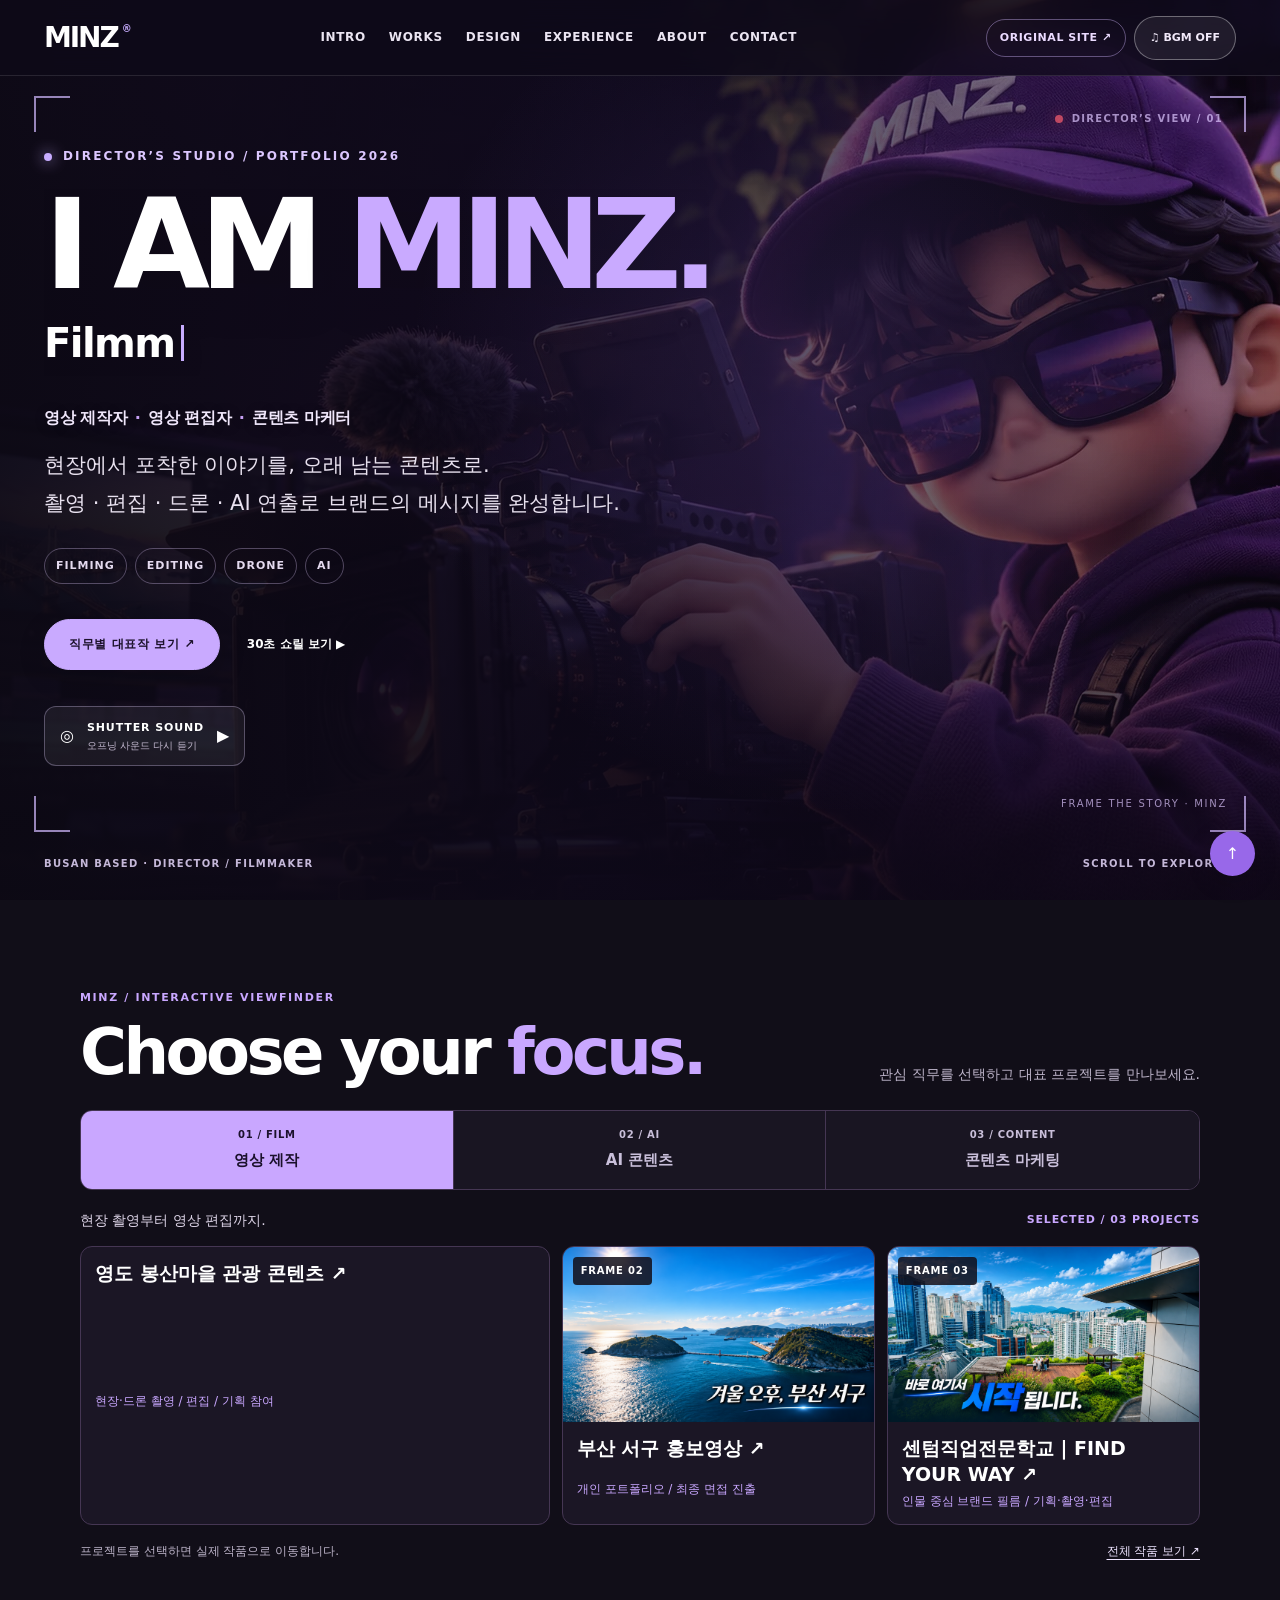
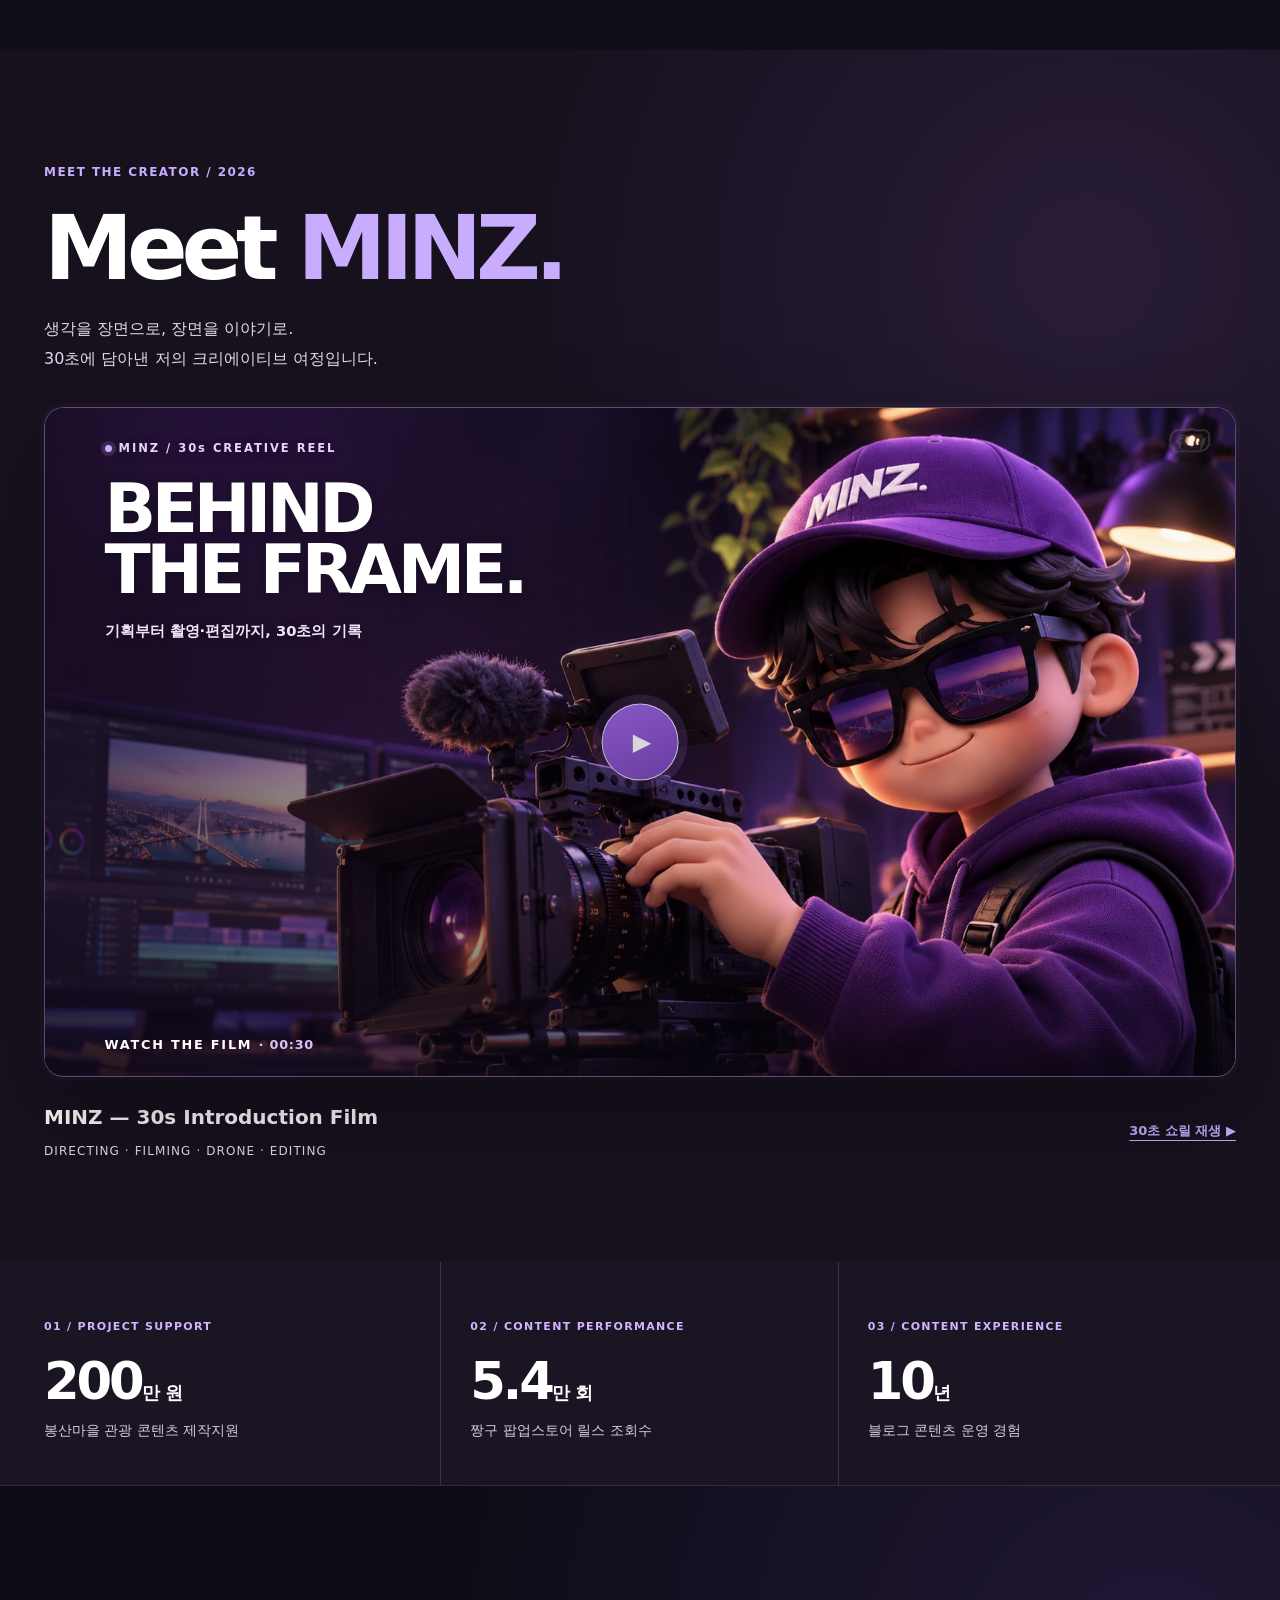
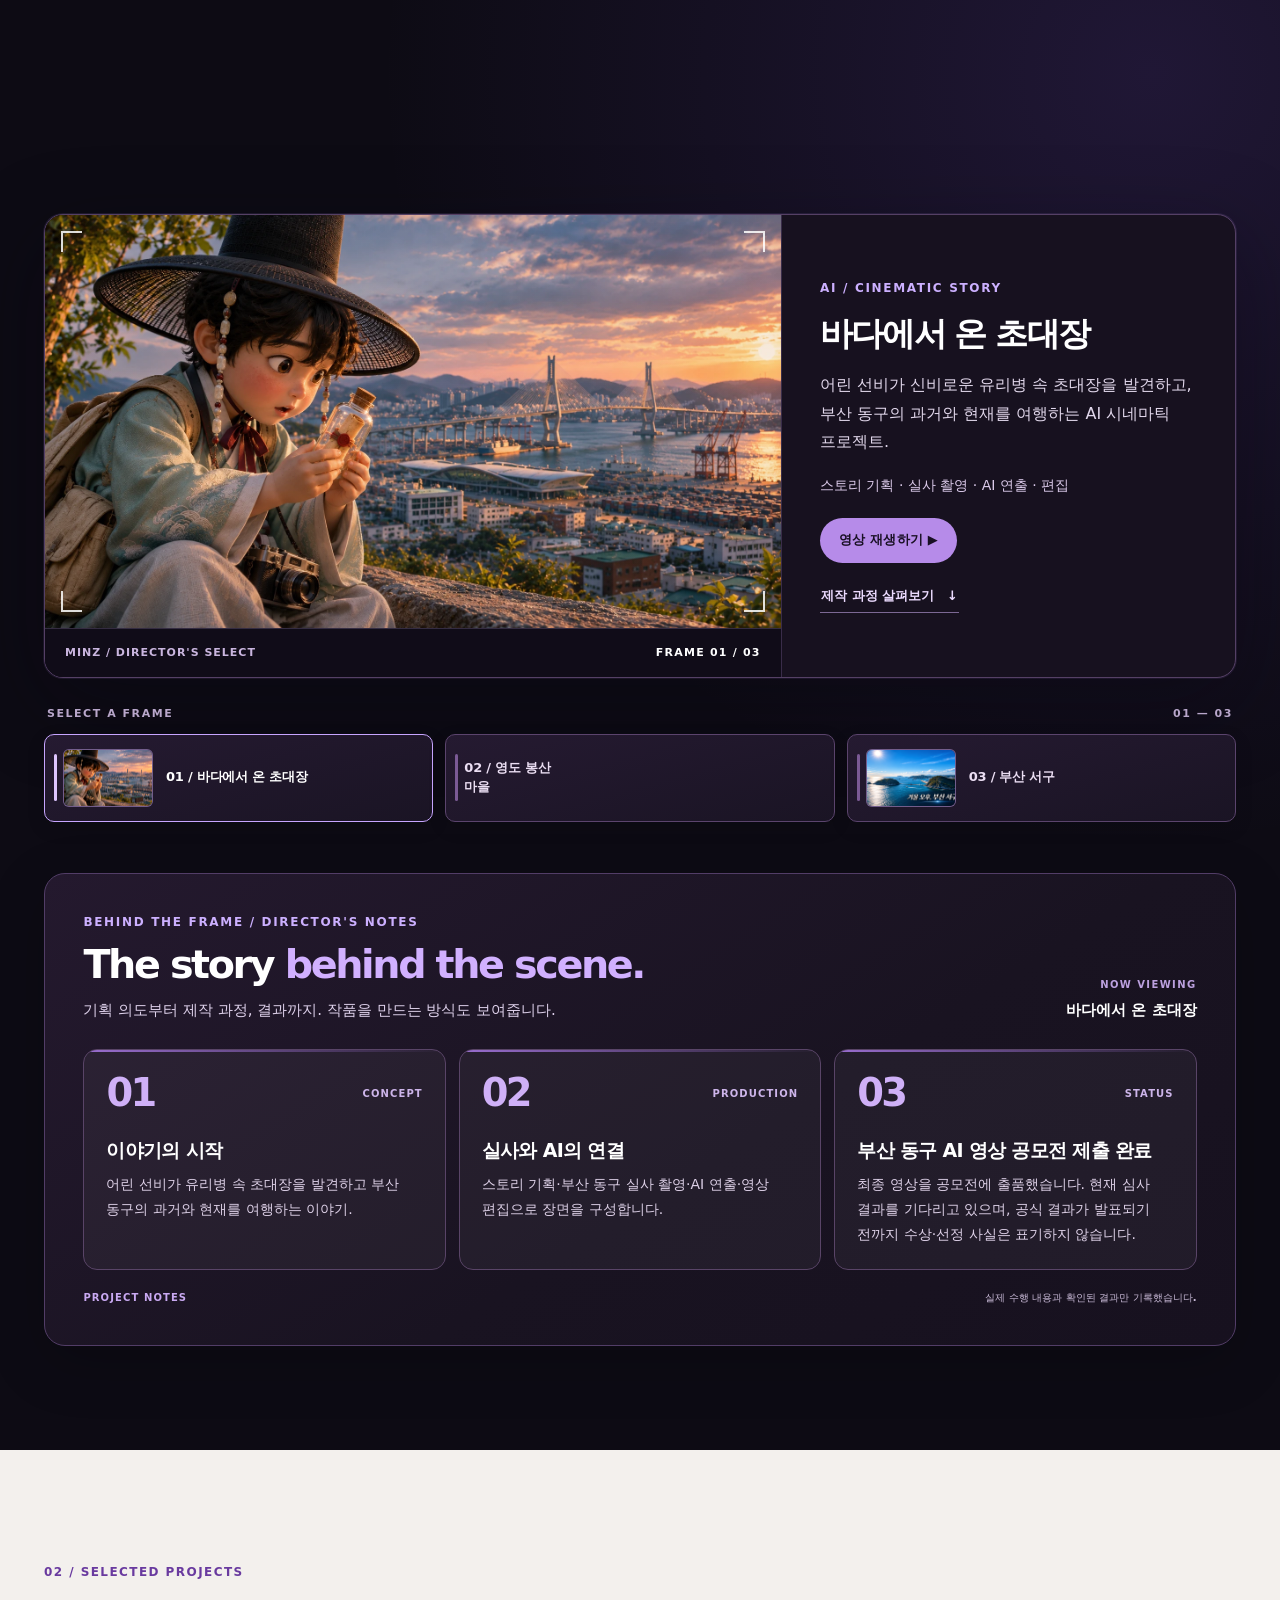
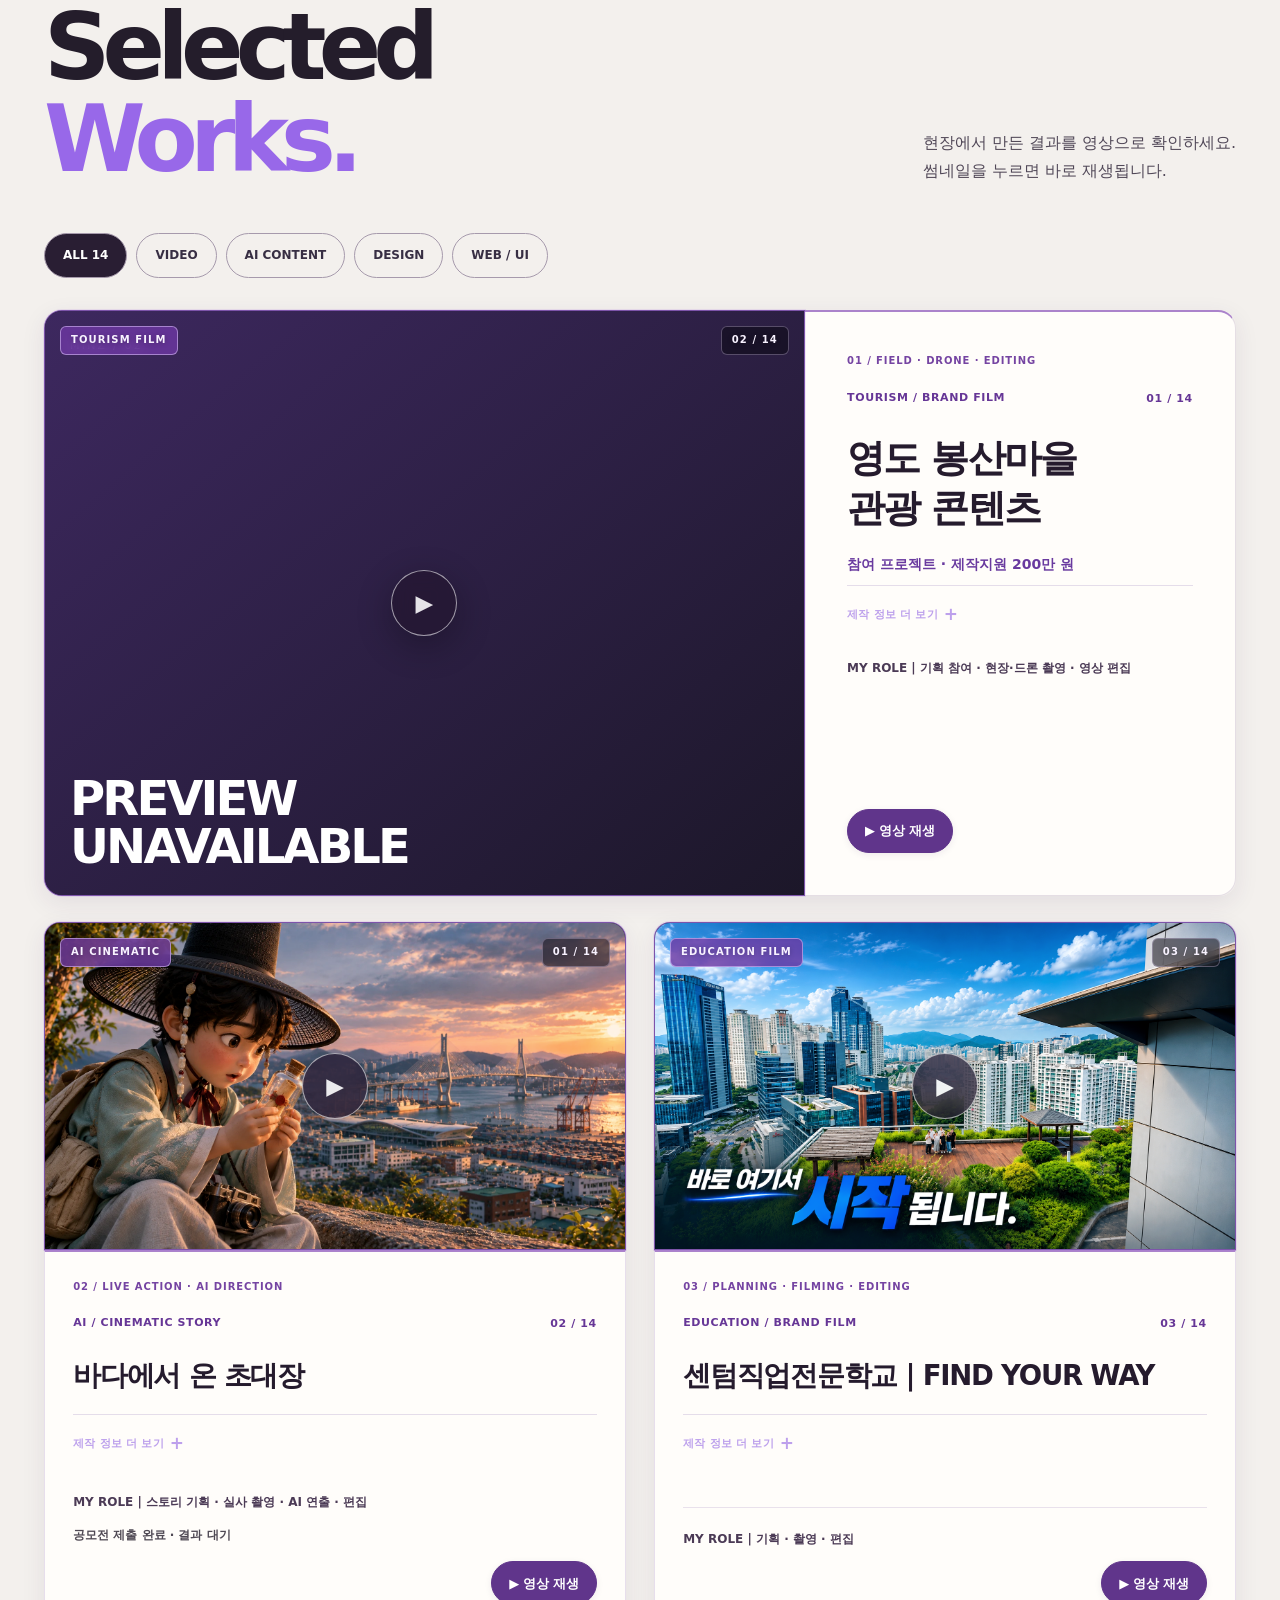
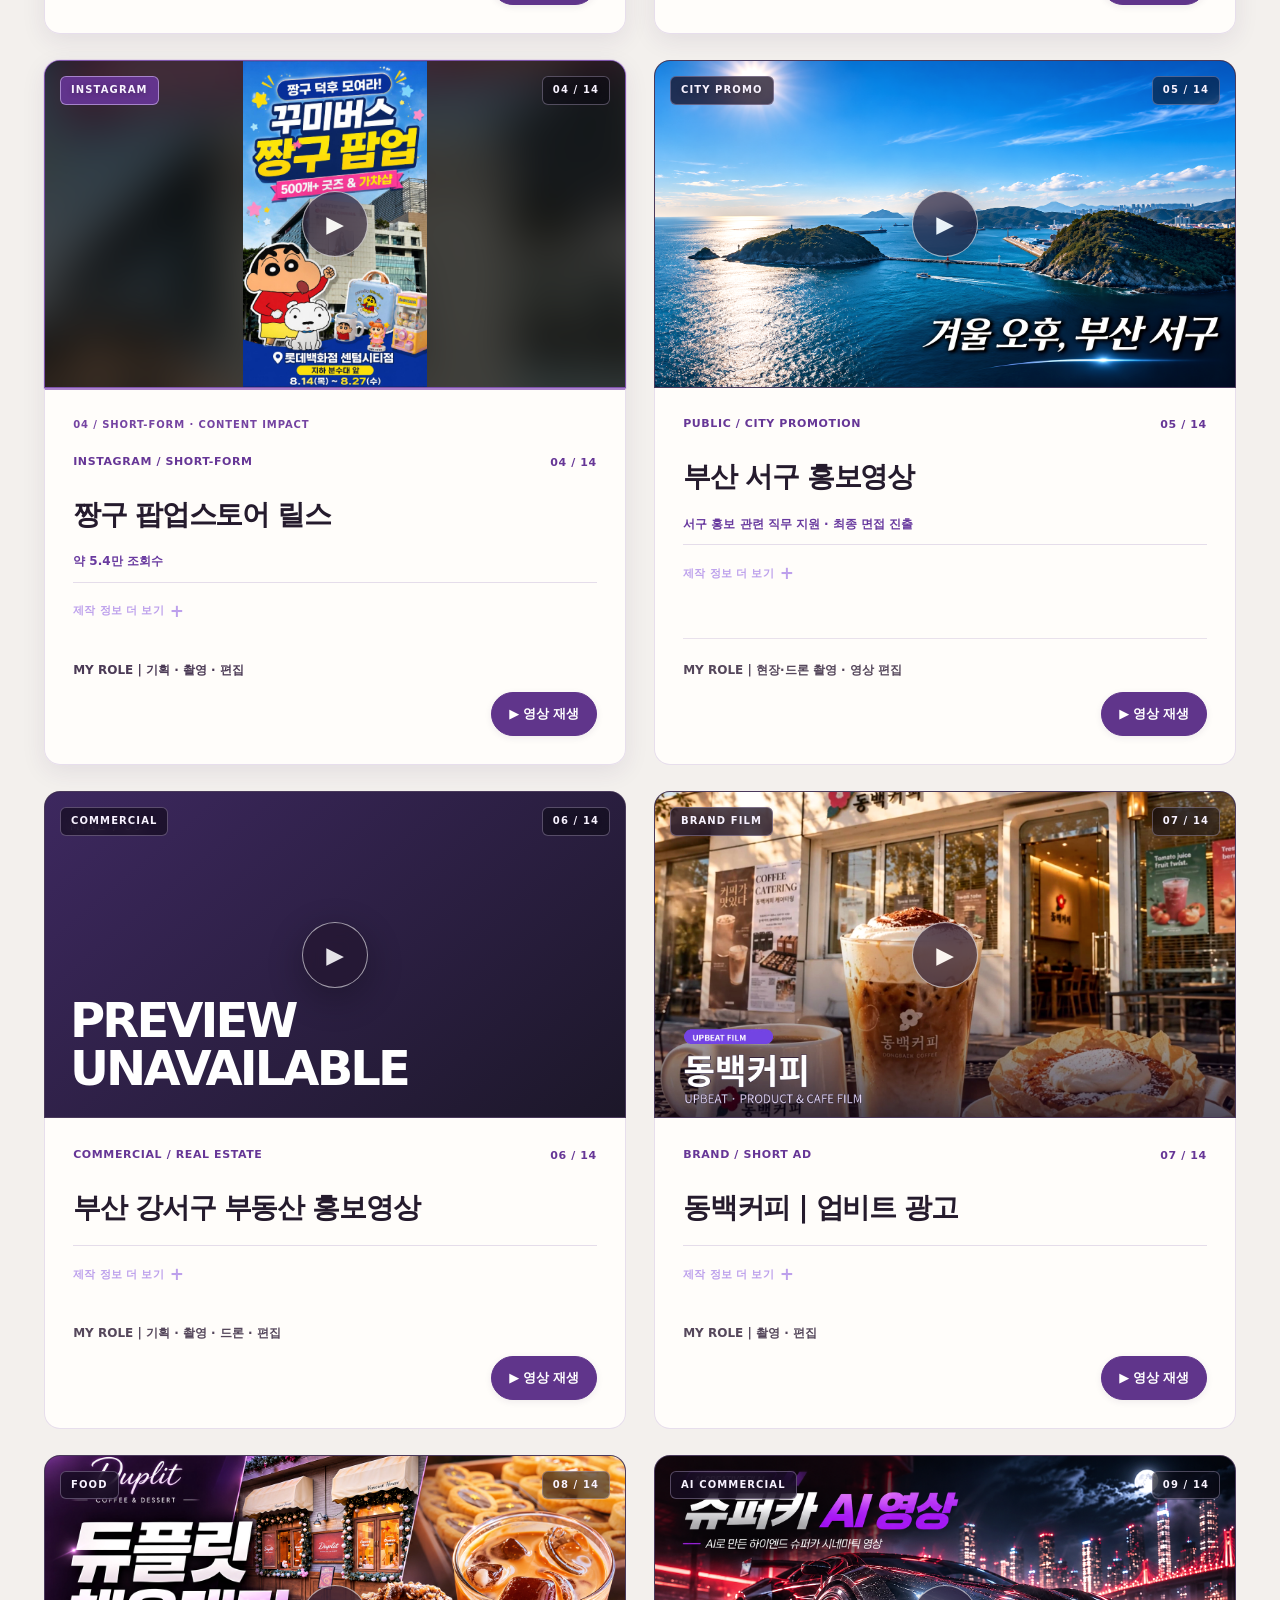
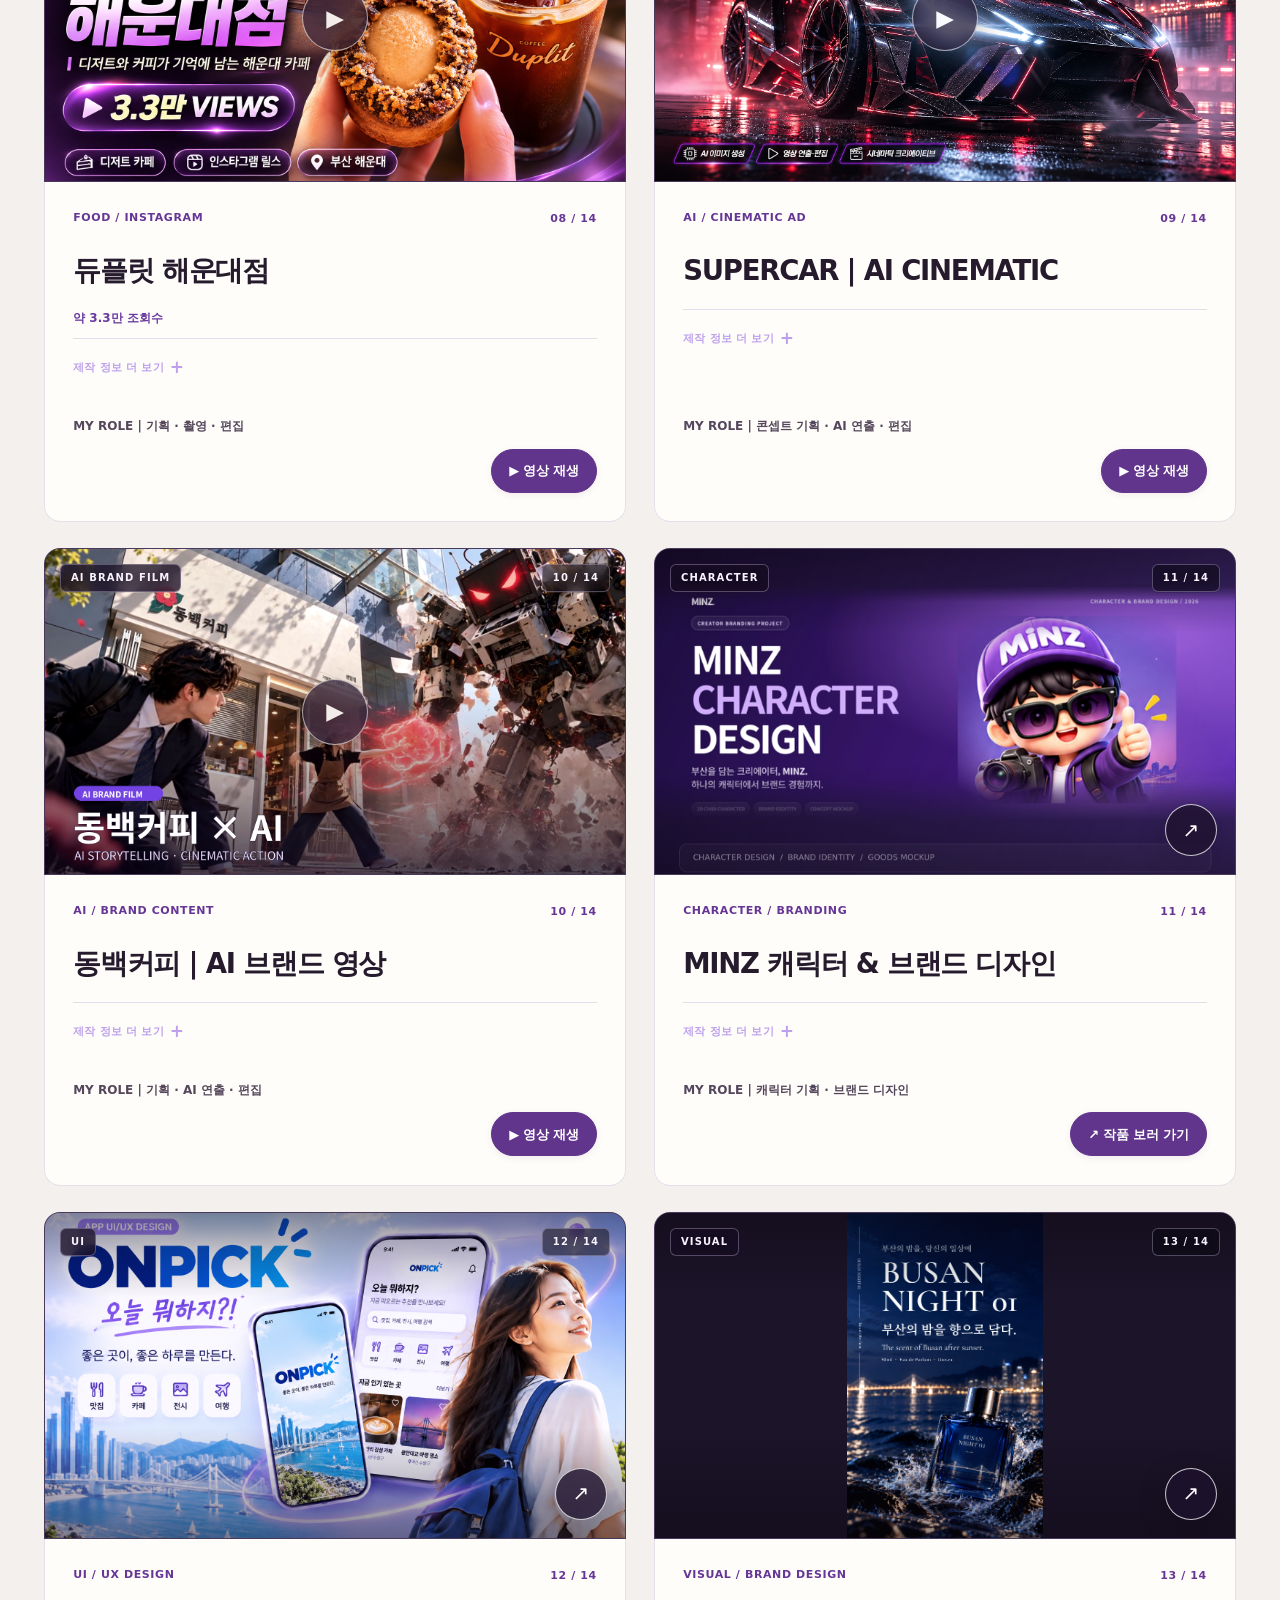
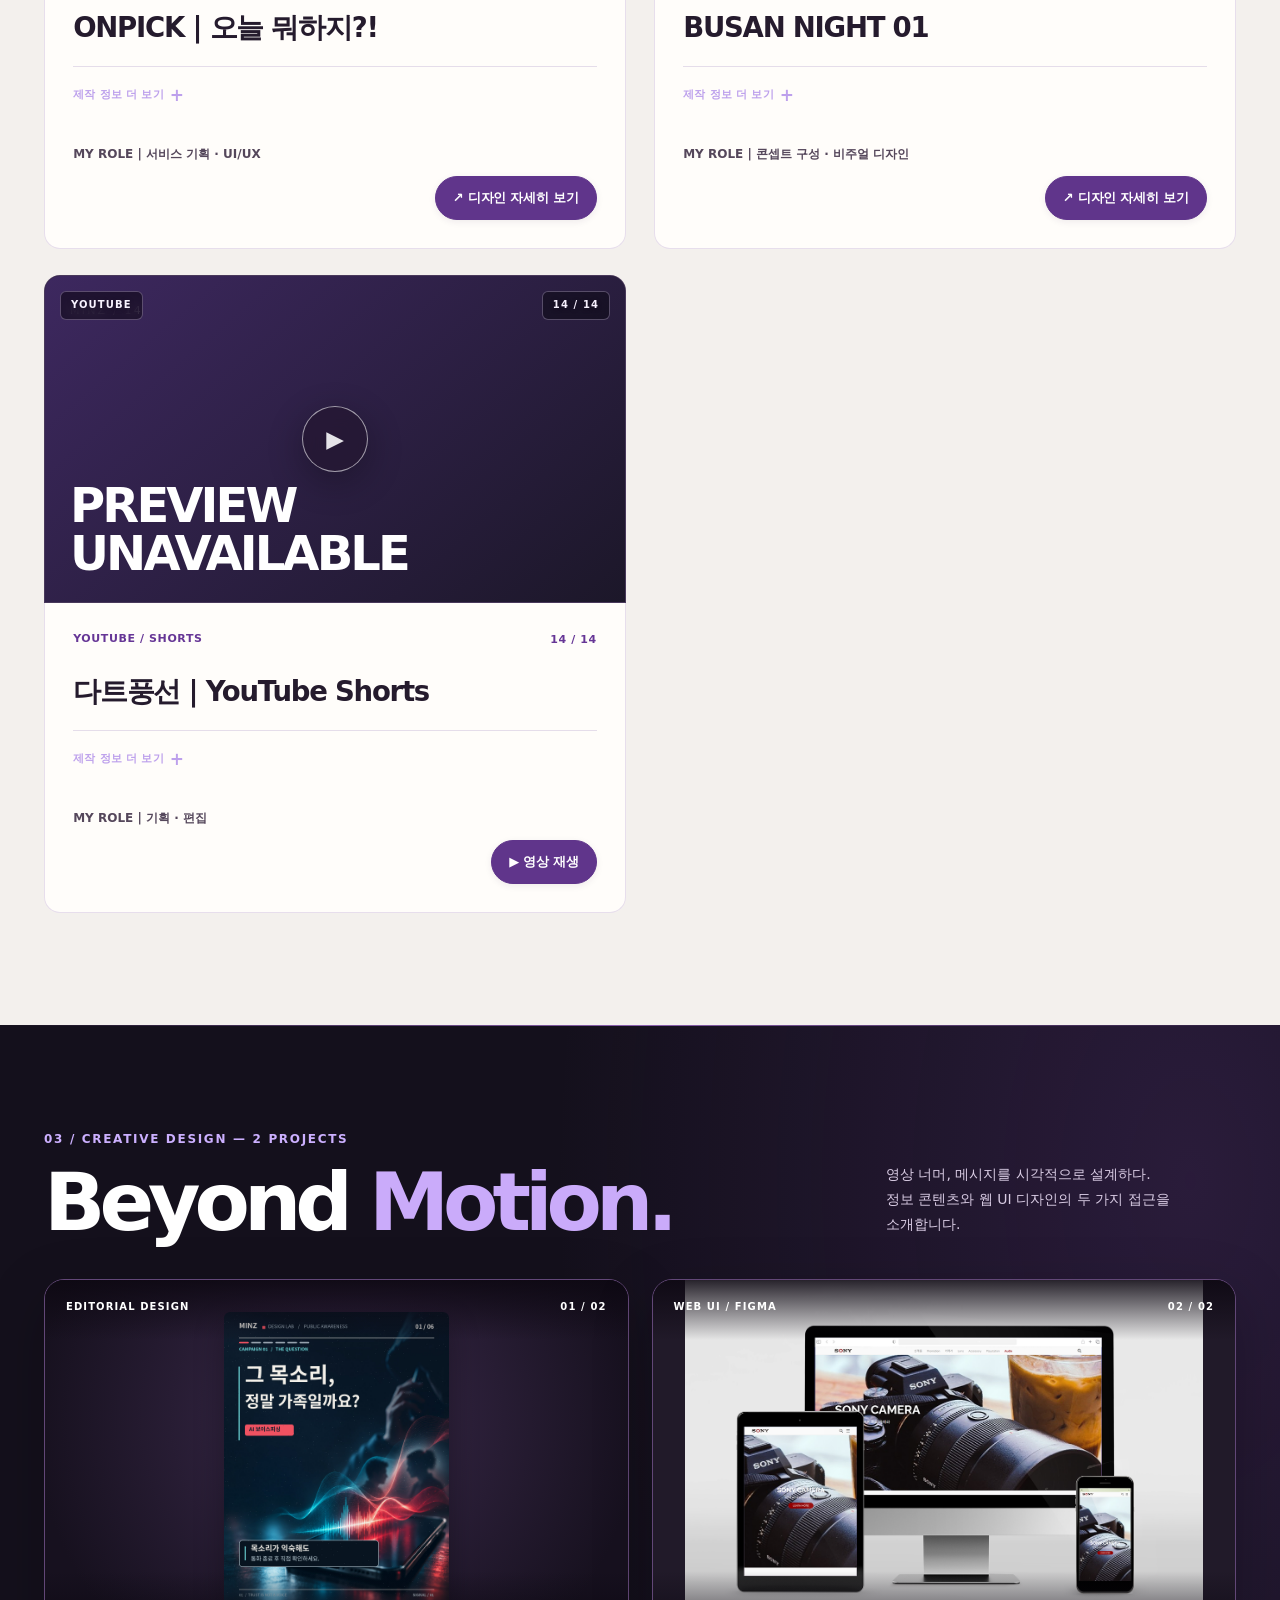
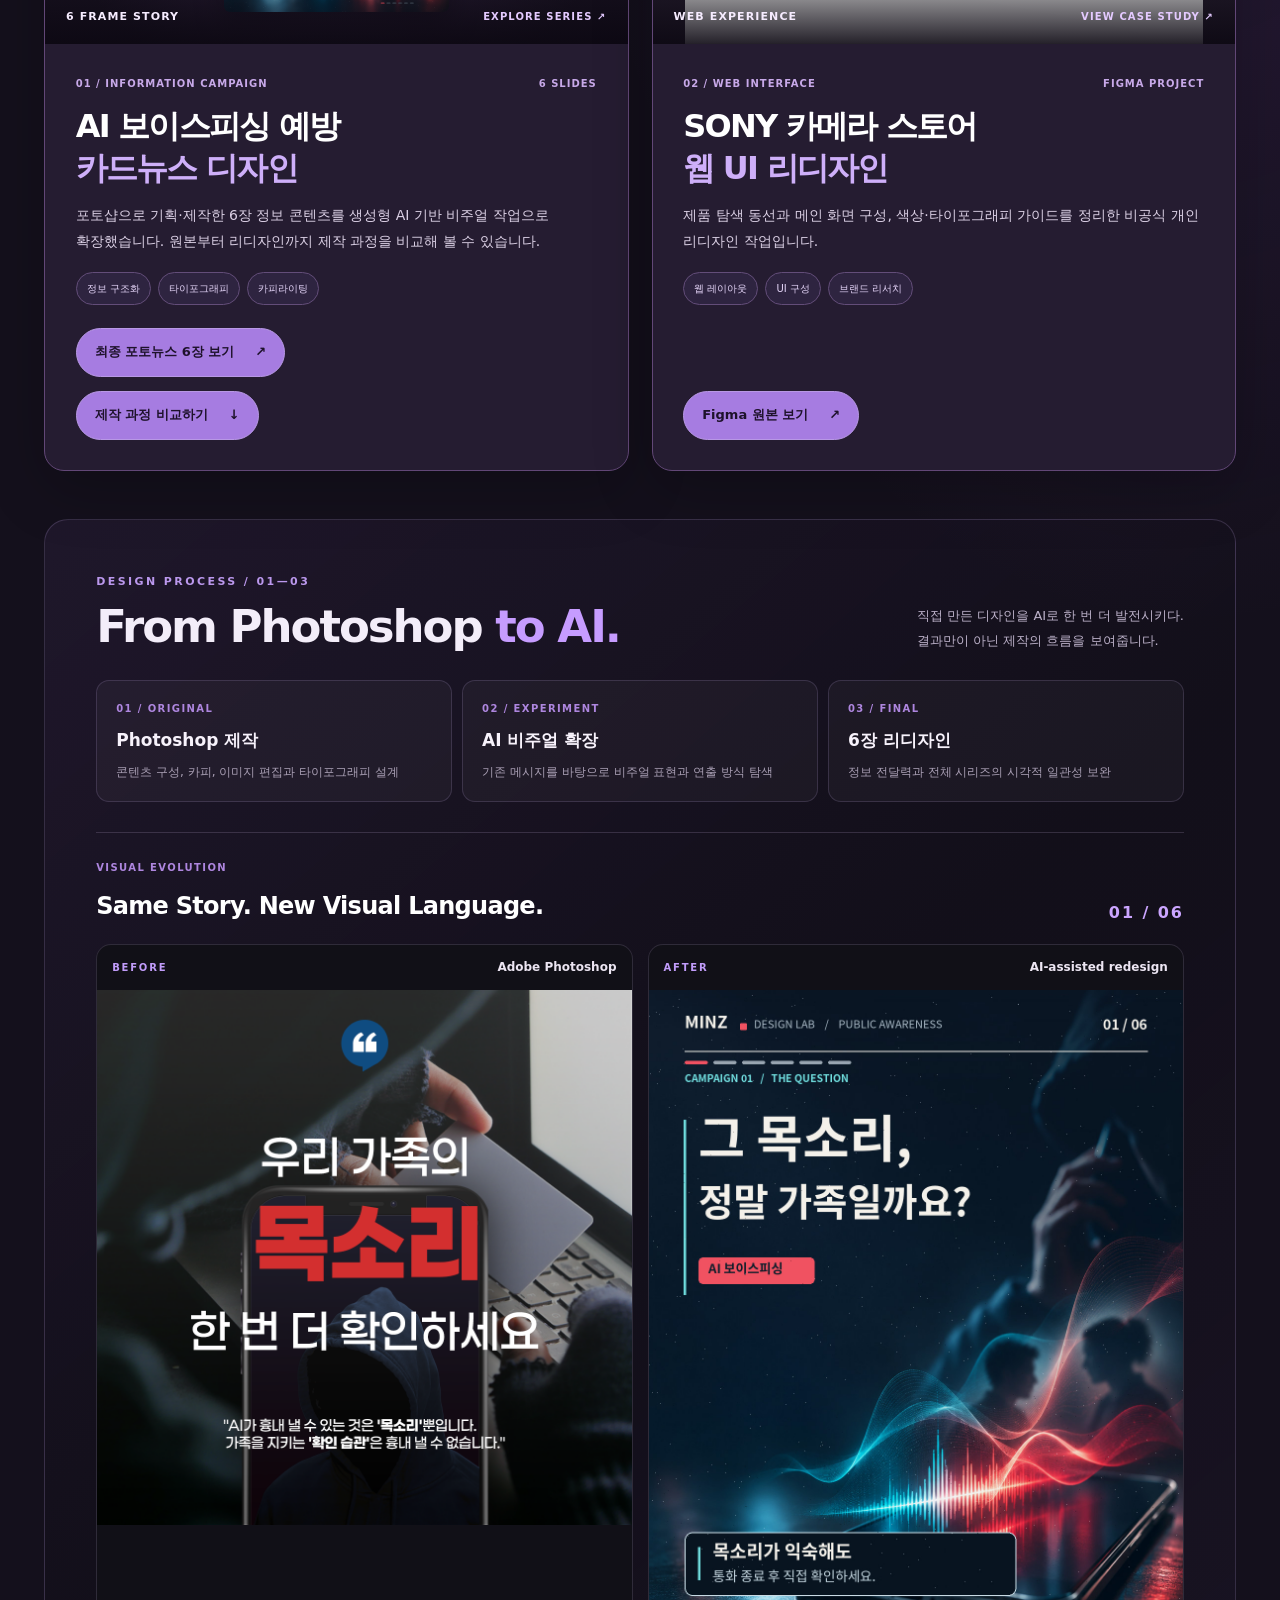
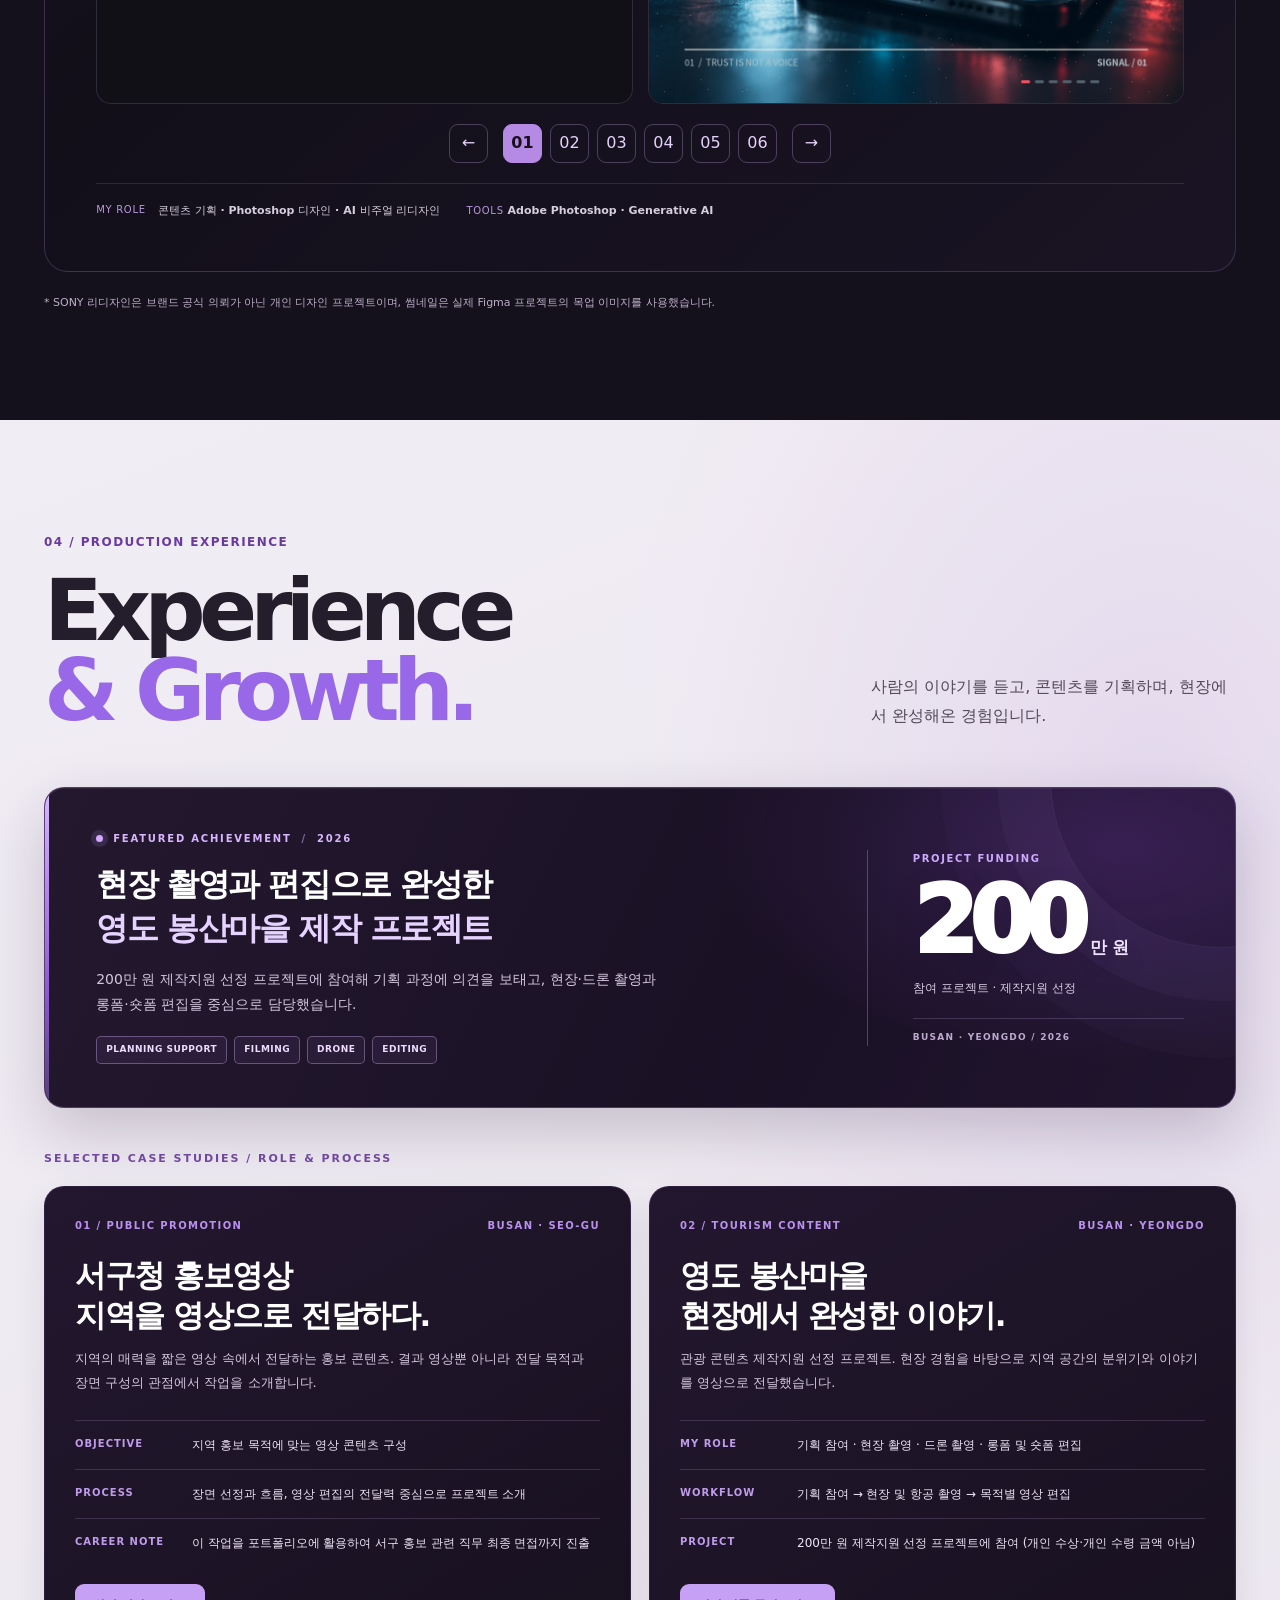
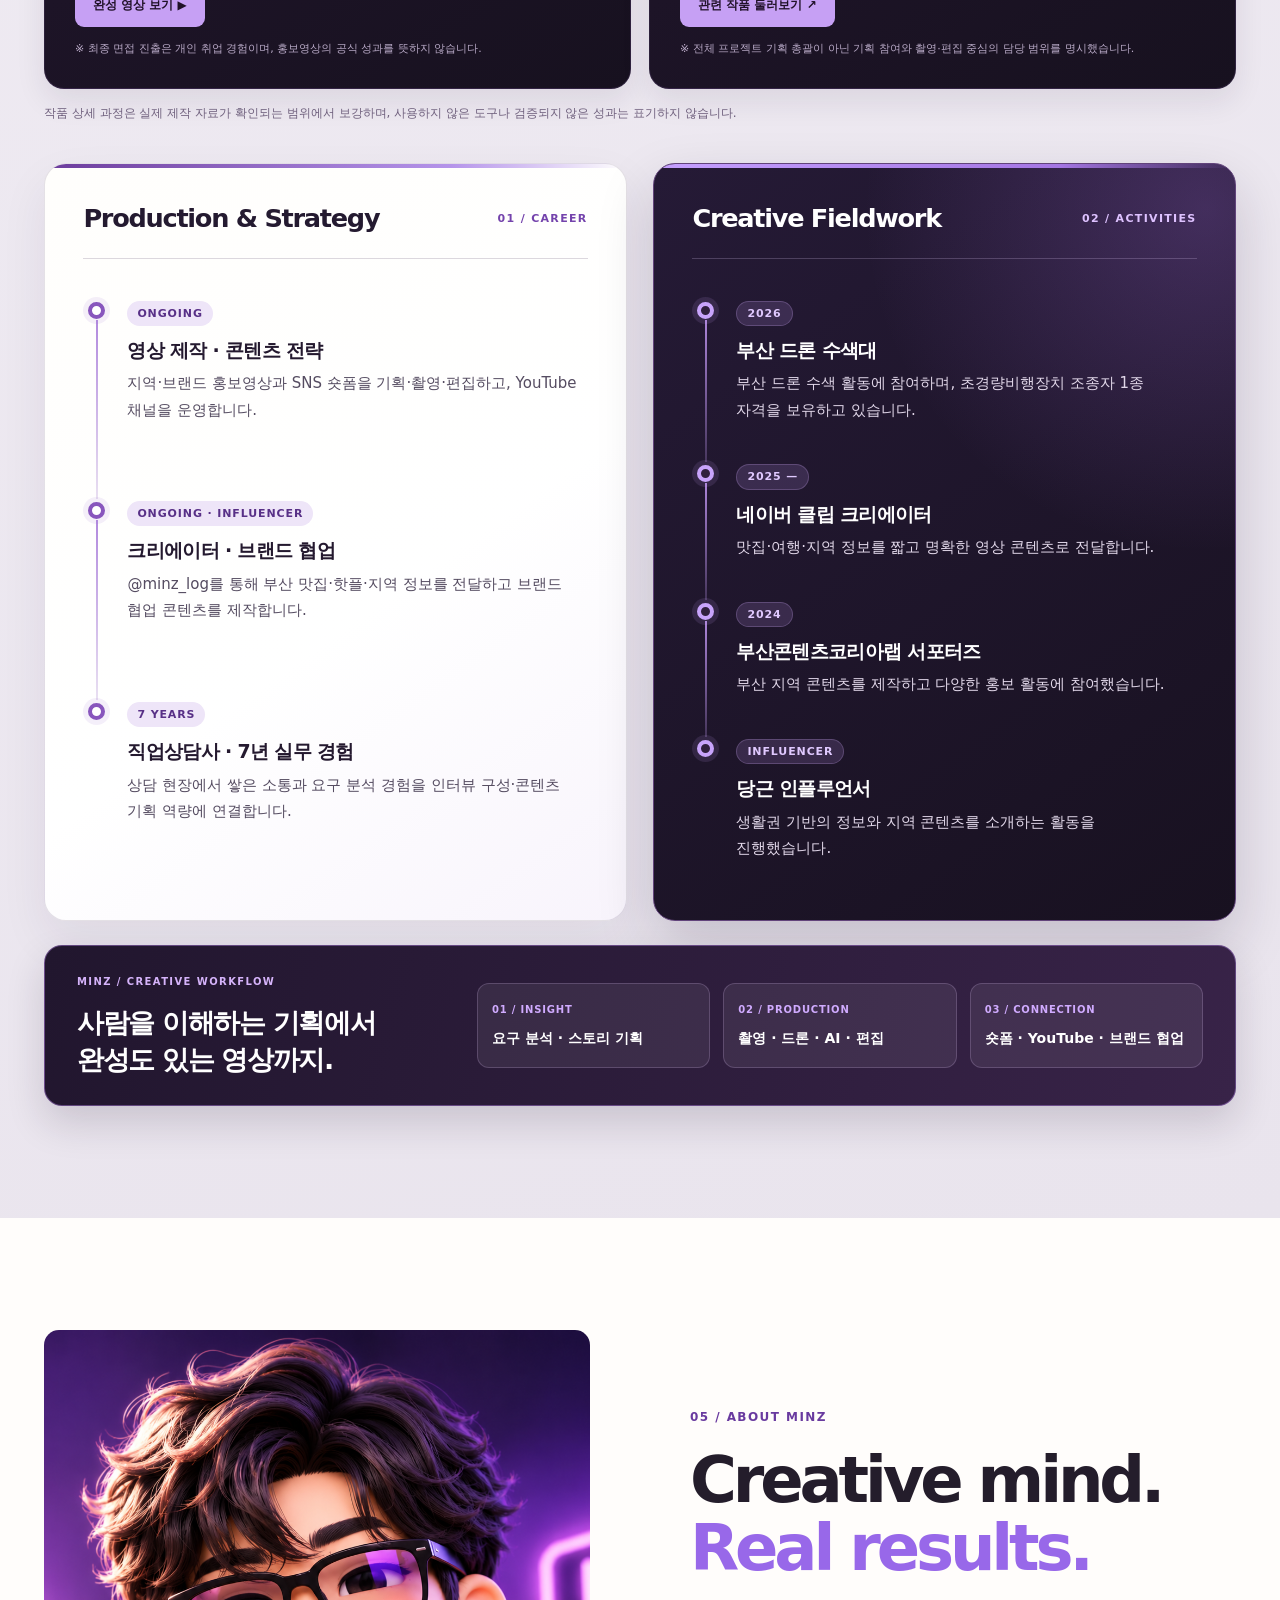
==== commit c0d661a6: "MINZ V7 Portfolio Upgrade" ====
--- a/minz-directors-v7-focus.html
+++ b/minz-directors-v7-focus.html
@@ -1423,26 +1423,24 @@
     const card=link.closest('.project');const title=reel || id==='jJtmsYwahRo' ? 'MINZ — 30초 쇼릴' : (card?.querySelector('.project-content h3')?.textContent.trim() || link.dataset.filmTitle || 'MINZ 작품 영상');
     titleEl.textContent=title;
     if (location.protocol === 'file:') {
-      if (id !== 'jJtmsYwahRo') {
-        const message=document.createElement('div');message.className='minz-showreel-local-note';message.setAttribute('role','status');
-        message.textContent='이 작품은 YouTube 삽입 영상입니다. 현재 파일을 직접 열어 재생 출처를 전달할 수 없습니다. VS Code에서 Open with Live Server로 열거나 GitHub Pages 주소로 접속하면 이 모달 안에서 감상할 수 있습니다.';
-        stage.replaceChildren(message);if (!dialog.open) dialog.showModal();window.dispatchEvent(new Event('minz:media-state'));return;
+      // Direct local HTML cannot reliably supply YouTube's required HTTP Referer.
+      // A local original is optional; HTTP launch requires no MP4 copy.
+      const message=document.createElement('div');
+      message.className='minz-showreel-local-note';message.setAttribute('role','status');
+      const heading=document.createElement('strong');heading.textContent='웹 실행으로 영상을 감상해 주세요';
+      const text=document.createElement('p');text.textContent='현재 HTML 파일을 직접 열었습니다. 함께 제공된 START_MINZ.cmd로 웹 실행한 뒤 영상 버튼을 누르면 유튜브 모달 재생을 시도합니다. 또는 VS Code의 Open with Live Server를 이용해 주세요.';
+      const link=document.createElement('a');link.href='http://127.0.0.1:5500/'+encodeURIComponent(location.pathname.split('/').pop())+(location.hash||'');link.textContent='Live Server로 다시 열기 (5500번 서버가 실행 중일 때)';
+      link.style.cssText='color:#cba9ff;text-decoration:underline;text-underline-offset:4px';
+      message.append(heading,text,link);
+      stage.replaceChildren(message);
+      if(id==='jJtmsYwahRo'){
+        const video=document.createElement('video');video.controls=true;video.playsInline=true;video.preload='metadata';
+        video.poster='assets/img/thumbnails/minz-showreel-studio-v5.webp';video.hidden=true;
+        video.addEventListener('loadeddata',()=>{message.hidden=true;video.hidden=false;video.play().catch(()=>{});},{once:true});
+        video.addEventListener('error',()=>{video.hidden=true;message.hidden=false;},{once:true});
+        stage.prepend(video);video.src='assets/img/video/minz-showreel.mp4';
       }
-      // A file:// page cannot provide a reliable HTTP Referer to YouTube.
-      // Optional local original: assets/img/video/minz-showreel.mp4
-      const video=document.createElement('video');
-      video.controls=true;video.playsInline=true;video.preload='metadata';
-      video.poster='assets/img/thumbnails/minz-showreel-studio-v5.webp';
-      const message=document.createElement('div');message.className='minz-showreel-local-note';
-      message.setAttribute('role','status');message.hidden=true;
-      message.textContent='로컬 쇼릴 MP4가 없거나 재생할 수 없습니다. VS Code Live Server에서 이 페이지를 열거나 assets/img/video/minz-showreel.mp4 파일을 추가해 주세요.';
-      video.addEventListener('error',()=>{video.hidden=true;message.hidden=false;},{once:true});
-      stage.replaceChildren(video,message);
-      if (!dialog.open) dialog.showModal();
-      window.dispatchEvent(new Event('minz:media-state'));
-      video.src='assets/img/video/minz-showreel.mp4';
-      video.play().catch(()=>{});
-      return;
+      if (!dialog.open) dialog.showModal();window.dispatchEvent(new Event('minz:media-state'));return;
     }
     const iframe=document.createElement('iframe');
     iframe.title=title+' 영상 플레이어';
